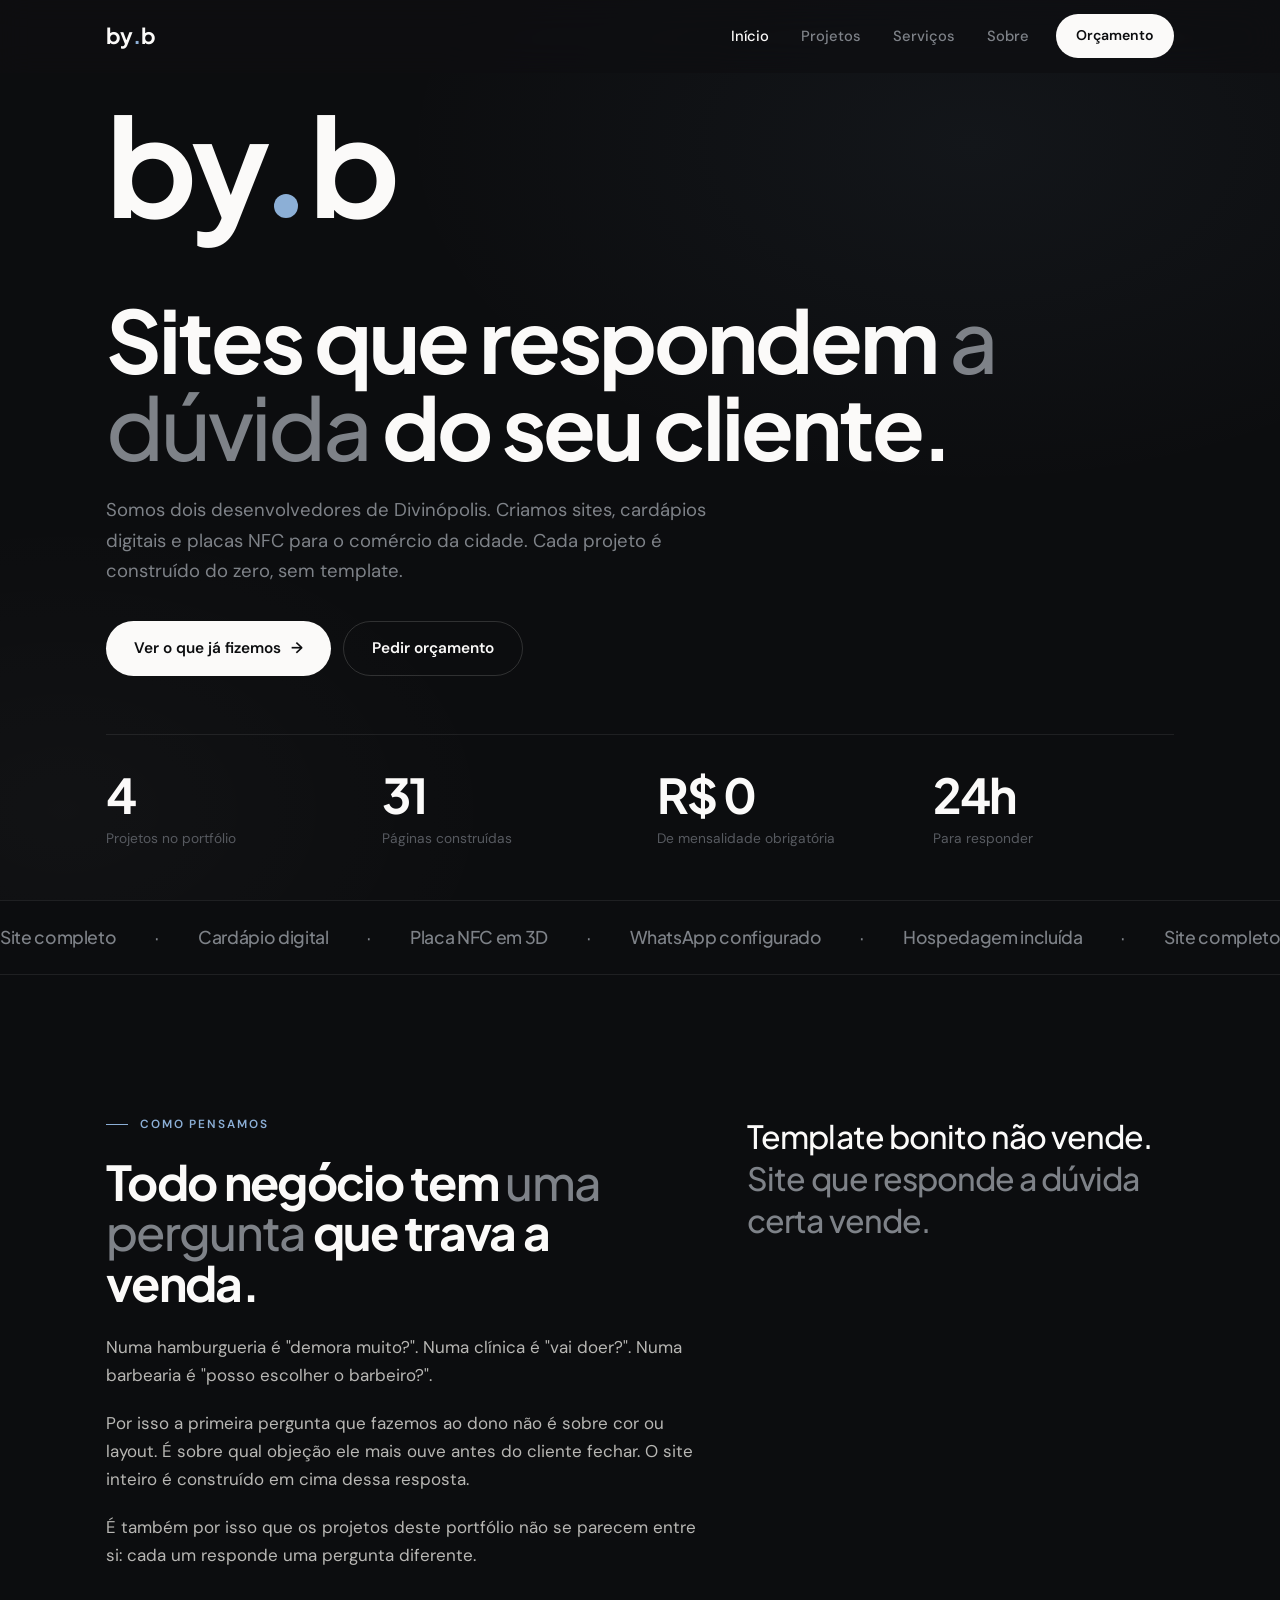
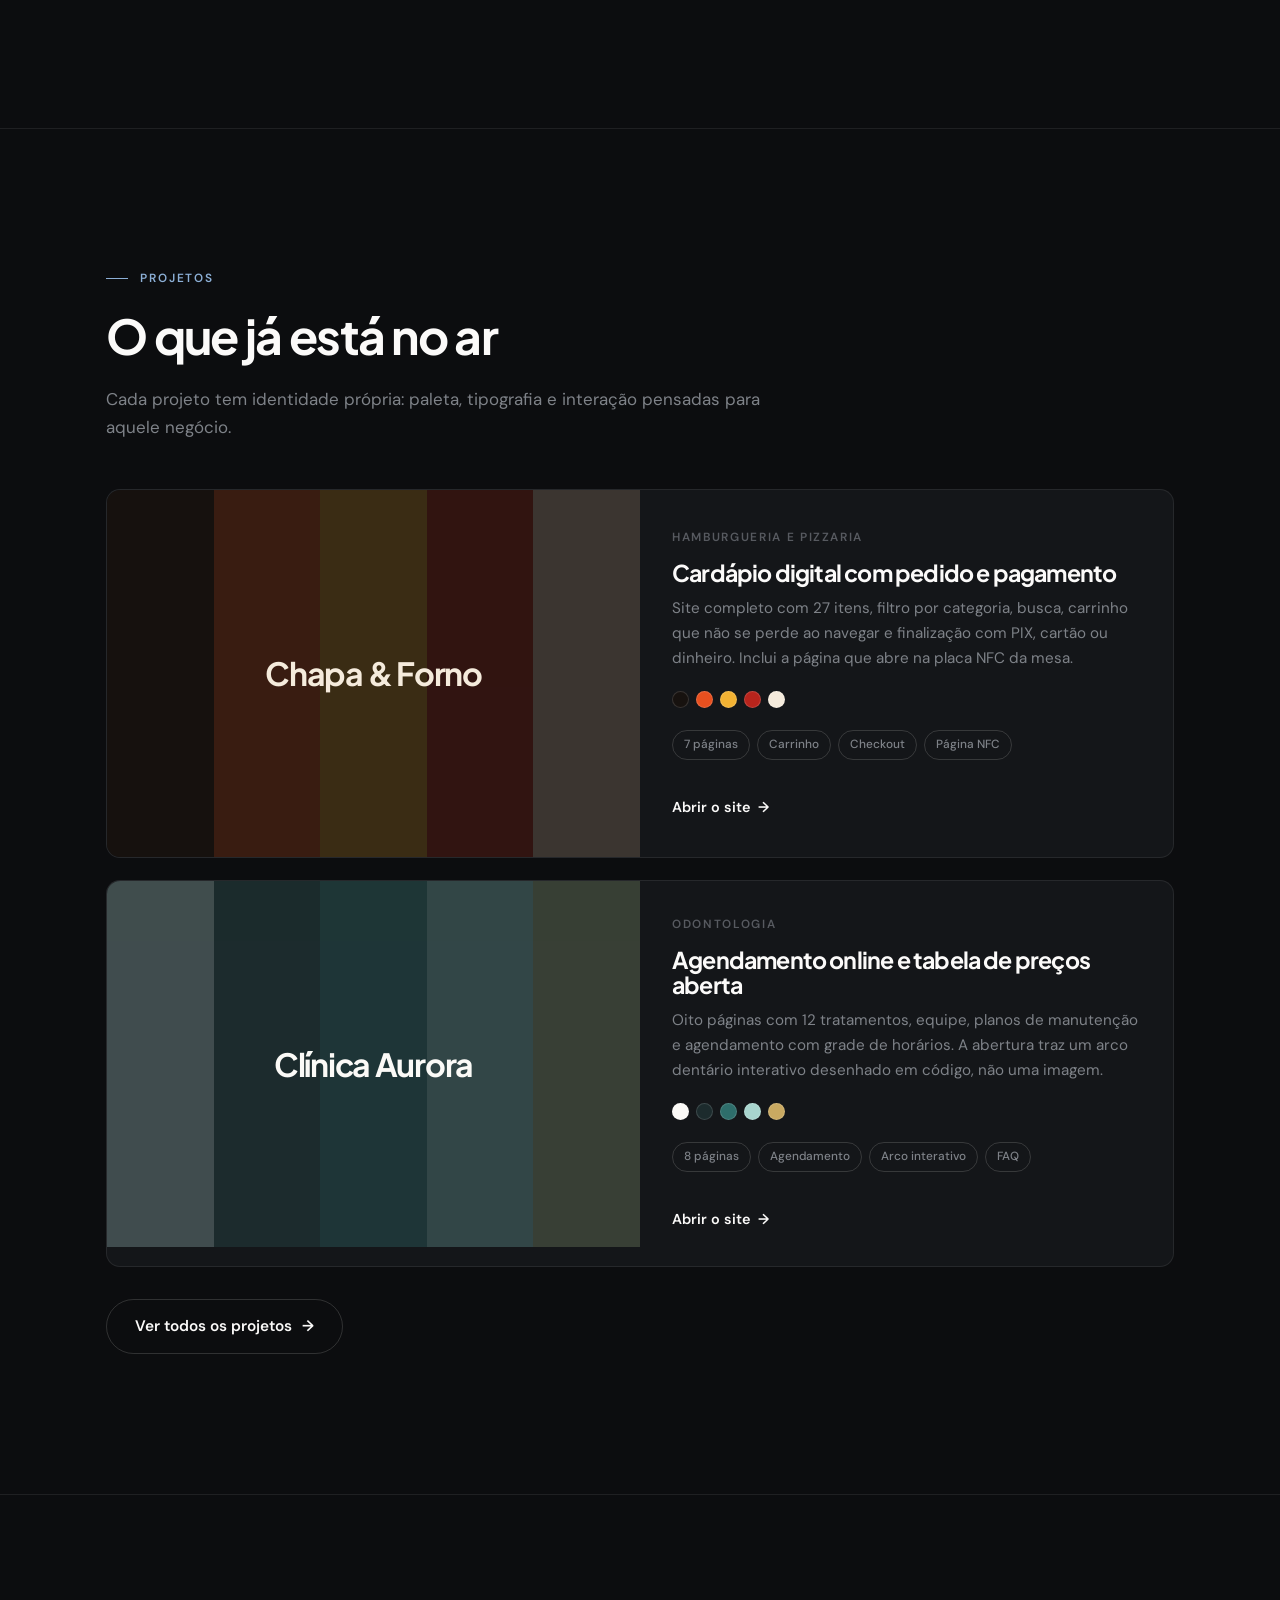
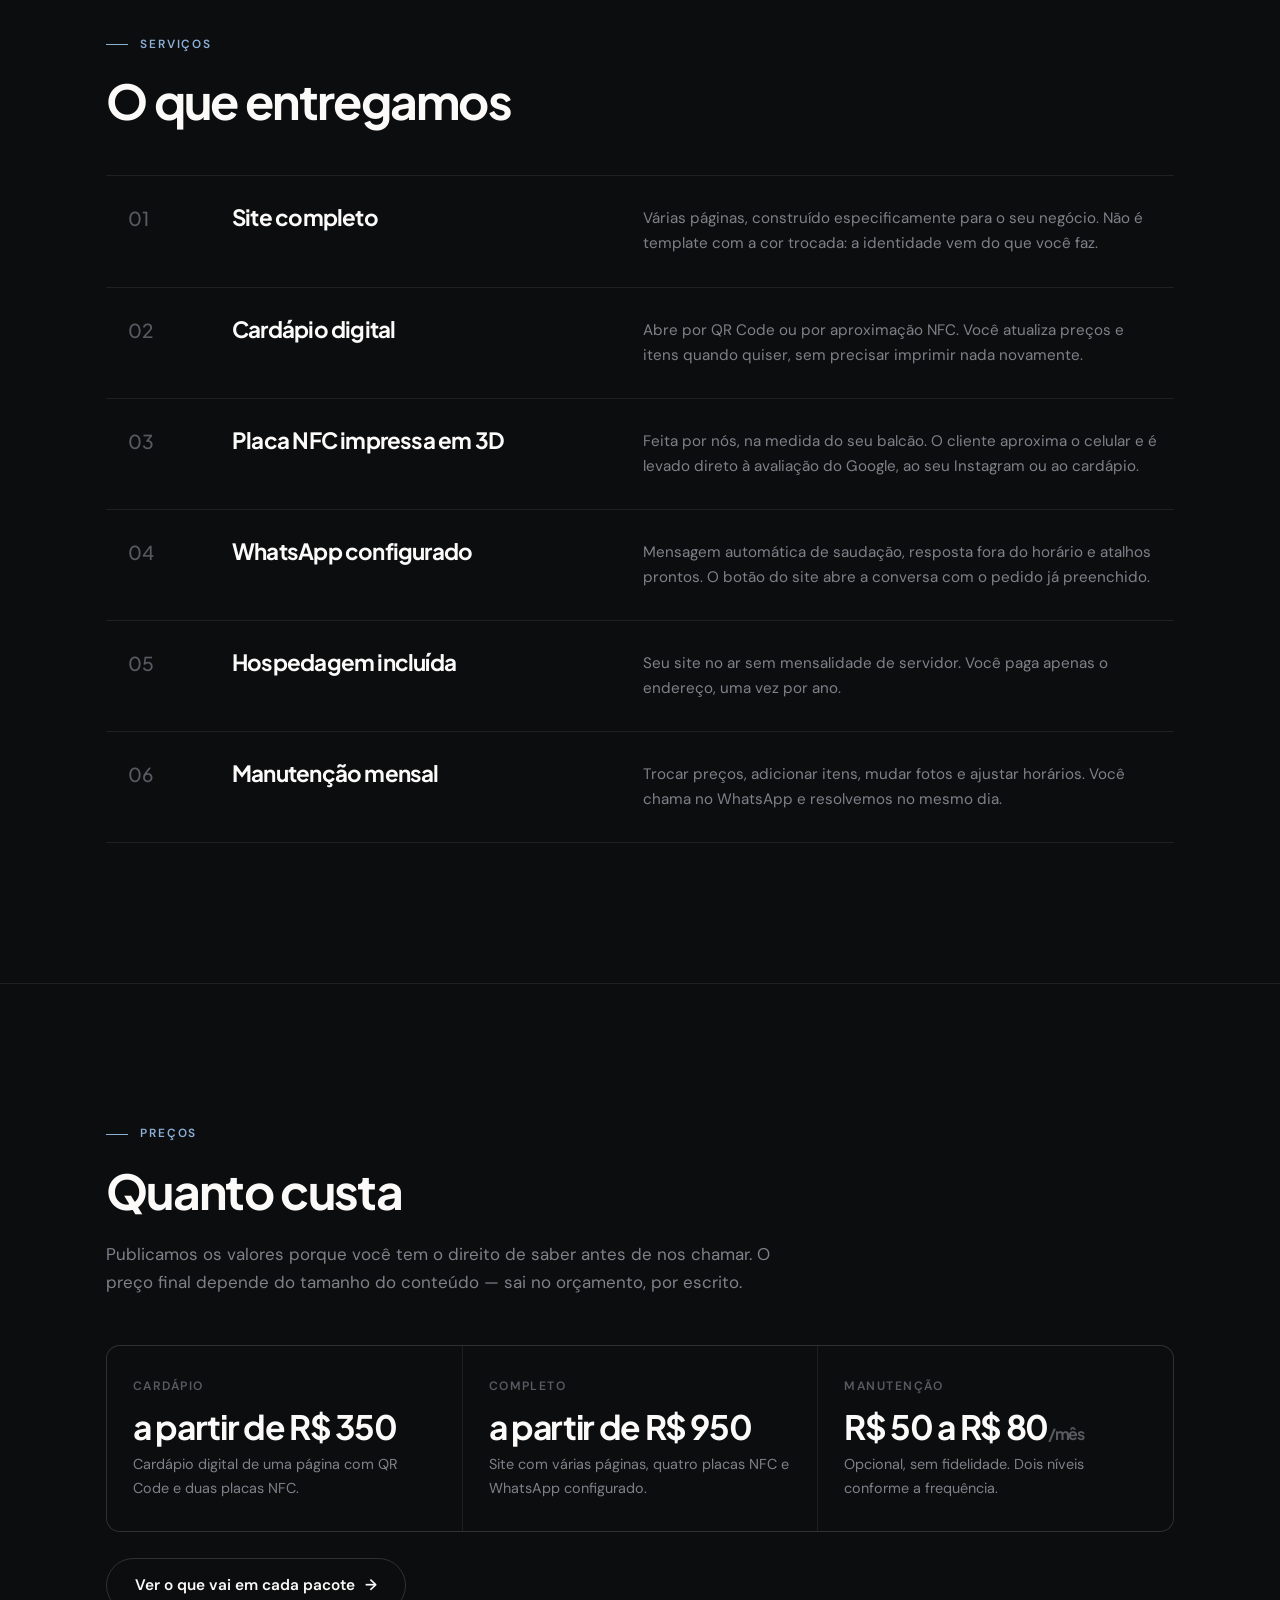
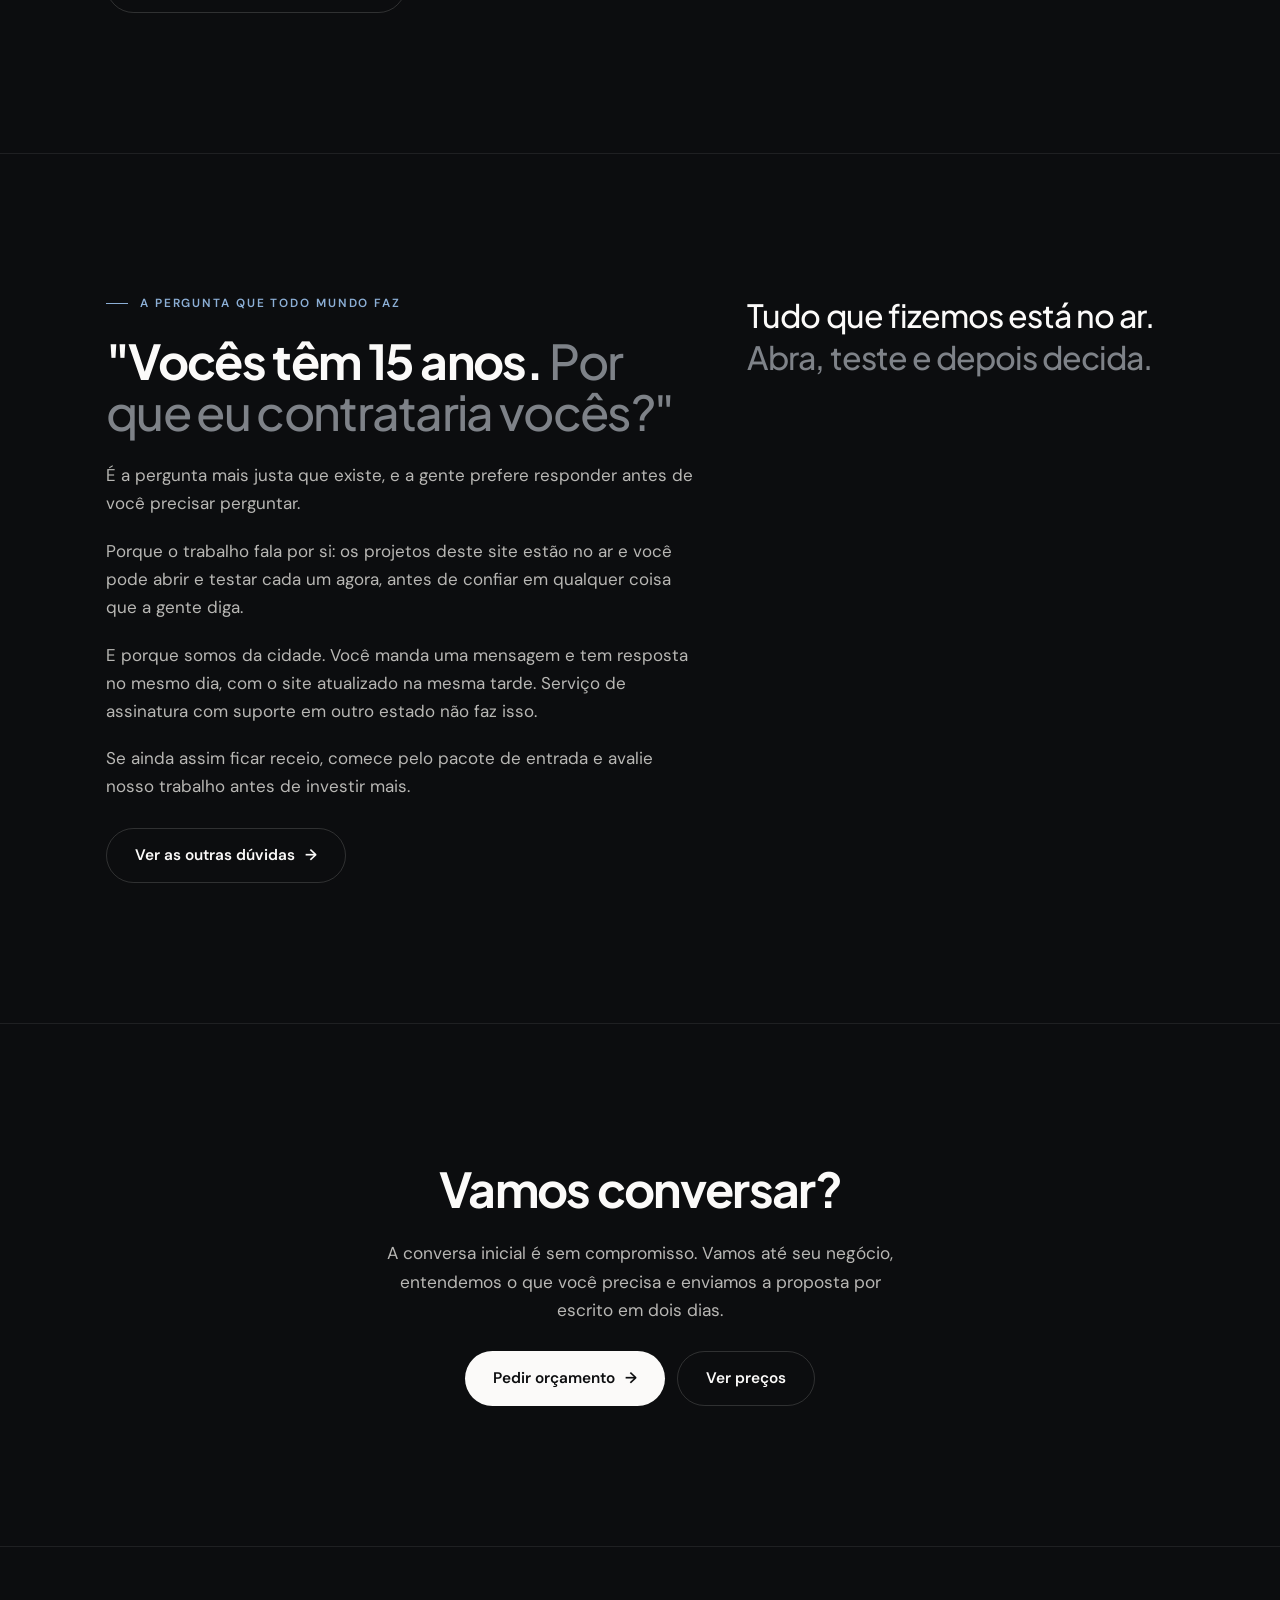
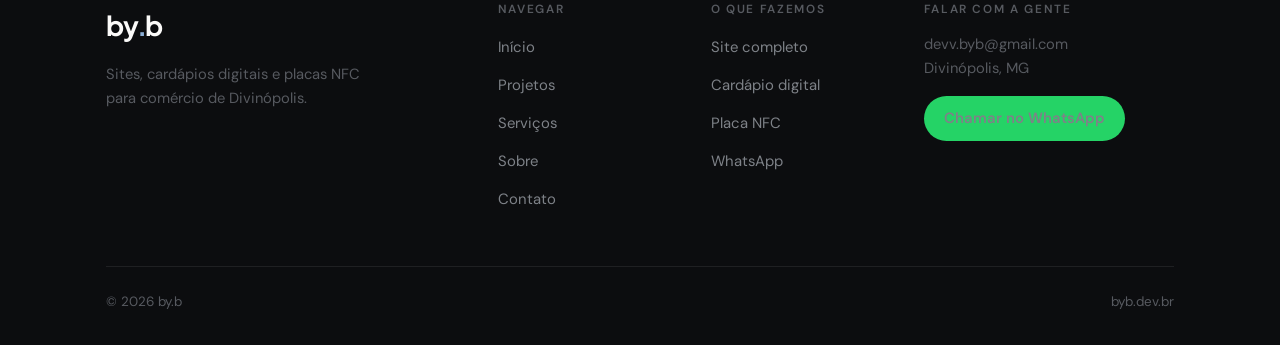
==== index.html @ 386dabae "mudanca menu mobile" ====
<!DOCTYPE html>
<html lang="pt-BR">
<head>
<meta charset="UTF-8">
<meta name="viewport" content="width=device-width, initial-scale=1">
<title>by.b — sites para comércio de Divinópolis</title>
<meta name="description" content="Estúdio de dois desenvolvedores em Divinópolis. Sites, cardápios digitais e placas NFC impressas em 3D para comércio local.">
<link rel="icon" href="/favicon.ico" sizes="any">
<link rel="icon" href="/favicon.svg" type="image/svg+xml">
<link rel="apple-touch-icon" href="/apple-touch-icon.png">
<link rel="manifest" href="/site.webmanifest">
<link rel="canonical" href="https://byb.dev.br/">
<meta property="og:type" content="website">
<meta property="og:site_name" content="by.b">
<meta property="og:locale" content="pt_BR">
<meta property="og:title" content="by.b — sites para comércio de Divinópolis">
<meta property="og:description" content="Estúdio de dois desenvolvedores em Divinópolis. Sites, cardápios digitais e placas NFC impressas em 3D para comércio local.">
<meta property="og:url" content="https://byb.dev.br/">
<meta property="og:image" content="https://byb.dev.br/icon-512.png">
<meta name="twitter:card" content="summary_large_image">
<meta name="robots" content="index, follow">
<meta name="theme-color" content="#0C0D0F">
<link rel="preconnect" href="https://fonts.googleapis.com">
<link rel="preconnect" href="https://fonts.gstatic.com" crossorigin>
<link href="https://fonts.googleapis.com/css2?family=DM+Sans:opsz,wght@9..40,400;9..40,500;9..40,700&family=Plus+Jakarta+Sans:wght@500;700;800&display=swap" rel="stylesheet">
<link rel="stylesheet" href="css/estilo.css">
<script type="application/ld+json">
{
  "@context": "https://schema.org",
  "@type": "ProfessionalService",
  "name": "by.b",
  "description": "Sites, cardápios digitais e placas NFC para o comércio de Divinópolis.",
  "url": "https://byb.dev.br",
  "email": "devv.byb@gmail.com",
  "areaServed": { "@type": "City", "name": "Divinópolis" },
  "address": {
    "@type": "PostalAddress",
    "addressLocality": "Divinópolis",
    "addressRegion": "MG",
    "addressCountry": "BR"
  },
  "sameAs": ["https://instagram.com/byb.sites"],
  "priceRange": "R$350 - R$950"
}
</script>
</head>
<body>

<header class="topo">
  <div class="envolve topo-linha">
    <a class="marca" href="index.html">by<span class="pt">.</span>b</a>
    <button class="btn-menu" aria-expanded="false" aria-controls="nav" aria-label="Abrir menu"><span></span><span></span><span></span></button>
    <nav class="nav" id="nav">
      <a href="index.html" aria-current="page">Início</a>
      <a href="projetos.html">Projetos</a>
      <a href="servicos.html">Serviços</a>
      <a href="sobre.html">Sobre</a>
      <a class="btn btn-claro btn-p" href="contato.html" style="margin-left:10px">Orçamento</a>
    </nav>
  </div>
</header>

<main>
<section class="heroi">
  <div class="envolve">

    <div class="marca-heroi" aria-label="by.b">
      <span class="letra l1">b</span><span class="letra l2">y</span><span class="bolinha"></span><span class="letra l3">b</span>
    </div>

    <h1>Sites que respondem <em>a dúvida</em> do seu cliente.</h1>
    <p class="heroi-sub">Somos dois desenvolvedores de Divinópolis. Criamos sites, cardápios digitais
       e placas NFC para o comércio da cidade. Cada projeto é construído do zero,
       sem template.</p>
    <div class="heroi-acoes">
      <a class="btn btn-claro" href="projetos.html">Ver o que já fizemos <span class="seta">&rarr;</span></a>
      <a class="btn btn-contorno" href="contato.html">Pedir orçamento</a>
    </div>

    <div class="numeros">
      <div class="numero revela revela-1">
        <div class="v"><span data-conta="4">4</span></div>
        <div class="r">Projetos no portfólio</div>
      </div>
      <div class="numero revela revela-2">
        <div class="v"><span data-conta="31">31</span></div>
        <div class="r">Páginas construídas</div>
      </div>
      <div class="numero revela revela-3">
        <div class="v">R$ <span data-conta="0">0</span></div>
        <div class="r">De mensalidade obrigatória</div>
      </div>
      <div class="numero revela revela-4">
        <div class="v"><span data-conta="24">24</span>h</div>
        <div class="r">Para responder</div>
      </div>
    </div>
  </div>
</section>

<div class="faixa" aria-hidden="true">
  <div class="faixa-trilho">
    <span>Site completo</span><span>&middot;</span>
    <span>Cardápio digital</span><span>&middot;</span>
    <span>Placa NFC em 3D</span><span>&middot;</span>
    <span>WhatsApp configurado</span><span>&middot;</span>
    <span>Hospedagem incluída</span><span>&middot;</span>
    <span>Site completo</span><span>&middot;</span>
    <span>Cardápio digital</span><span>&middot;</span>
    <span>Placa NFC em 3D</span><span>&middot;</span>
    <span>WhatsApp configurado</span><span>&middot;</span>
    <span>Hospedagem incluída</span><span>&middot;</span>
  </div>
</div>

<section class="secao">
  <div class="envolve">
    <div class="grade-2">
      <div class="revela">
        <div class="rotulo">Como pensamos</div>
        <h2>Todo negócio tem <em>uma pergunta</em> que trava a venda.</h2>
        <p>Numa hamburgueria é "demora muito?". Numa clínica é "vai doer?".
           Numa barbearia é "posso escolher o barbeiro?".</p>
        <p>Por isso a primeira pergunta que fazemos ao dono não é sobre cor ou layout.
           É sobre qual objeção ele mais ouve antes do cliente fechar. O site inteiro
           é construído em cima dessa resposta.</p>
        <p>É também por isso que os projetos deste portfólio não se parecem entre si:
           cada um responde uma pergunta diferente.</p>
      </div>
      <div class="revela revela-2">
        <div class="destaque-cita">
          Template bonito não vende.<br>
          <em>Site que responde a dúvida certa vende.</em>
        </div>
      </div>
    </div>
  </div>
</section>

<section class="secao secao-linha">
  <div class="envolve">
    <div class="cabeca revela">
      <div class="rotulo">Projetos</div>
      <h2>O que já está no ar</h2>
      <p>Cada projeto tem identidade própria: paleta, tipografia e interação
         pensadas para aquele negócio.</p>
    </div>
    <div class="grade-projetos" id="projetos-home"></div>
    <div style="margin-top:32px" class="revela">
      <a class="btn btn-contorno" href="projetos.html">Ver todos os projetos <span class="seta">&rarr;</span></a>
    </div>
  </div>
</section>

<section class="secao secao-linha">
  <div class="envolve">
    <div class="cabeca revela">
      <div class="rotulo">Serviços</div>
      <h2>O que entregamos</h2>
    </div>
    <div class="lista-servicos" id="lista-servicos"></div>
  </div>
</section>

<section class="secao secao-linha">
  <div class="envolve">
    <div class="cabeca revela">
      <div class="rotulo">Preços</div>
      <h2>Quanto custa</h2>
      <p>Publicamos os valores porque você tem o direito de saber antes de nos chamar.
         O preço final depende do tamanho do conteúdo — sai no orçamento, por escrito.</p>
    </div>
    <div class="faixa-precos revela">
      <a class="preco-resumo" href="servicos.html#precos">
        <div class="nome">Cardápio</div>
        <div class="v">a partir de R$ 350</div>
        <p>Cardápio digital de uma página com QR Code e duas placas NFC.</p>
      </a>
      <a class="preco-resumo" href="servicos.html#precos">
        <div class="nome">Completo</div>
        <div class="v">a partir de R$ 950</div>
        <p>Site com várias páginas, quatro placas NFC e WhatsApp configurado.</p>
      </a>
      <a class="preco-resumo" href="servicos.html#precos">
        <div class="nome">Manutenção</div>
        <div class="v">R$ 50 a R$ 80<span style="font-size:1rem;color:var(--giz-4)">/mês</span></div>
        <p>Opcional, sem fidelidade. Dois níveis conforme a frequência.</p>
      </a>
    </div>
    <div style="margin-top:26px" class="revela">
      <a class="btn btn-contorno" href="servicos.html#precos">Ver o que vai em cada pacote <span class="seta">&rarr;</span></a>
    </div>
  </div>
</section>

<section class="secao secao-linha">
  <div class="envolve">
    <div class="grade-2">
      <div class="revela">
        <div class="rotulo">A pergunta que todo mundo faz</div>
        <h2>"Vocês têm 15 anos. <em>Por que eu contrataria vocês?"</em></h2>
        <p>É a pergunta mais justa que existe, e a gente prefere responder antes de
           você precisar perguntar.</p>
        <p>Porque o trabalho fala por si: os projetos deste site estão no ar e você pode
           abrir e testar cada um agora, antes de confiar em qualquer coisa que a gente diga.</p>
        <p>E porque somos da cidade. Você manda uma mensagem e tem resposta no mesmo dia,
           com o site atualizado na mesma tarde. Serviço de assinatura com suporte em outro
           estado não faz isso.</p>
        <p>Se ainda assim ficar receio, comece pelo pacote de entrada e avalie nosso
           trabalho antes de investir mais.</p>
        <a class="btn btn-contorno" href="servicos.html#duvidas" style="margin-top:8px">
          Ver as outras dúvidas <span class="seta">&rarr;</span></a>
      </div>
      <div class="revela revela-2">
        <div class="destaque-cita">
          Tudo que fizemos está no ar.<br>
          <em>Abra, teste e depois decida.</em>
        </div>
      </div>
    </div>
  </div>
</section>

<section class="secao secao-linha">
  <div class="envolve centro">
    <h2 class="revela">Vamos conversar?</h2>
    <p class="revela revela-1" style="font-size:1.08rem;max-width:44ch">
      A conversa inicial é sem compromisso. Vamos até seu negócio, entendemos
      o que você precisa e enviamos a proposta por escrito em dois dias.</p>
    <div class="revela revela-2" style="display:flex;gap:12px;justify-content:center;flex-wrap:wrap;margin-top:26px">
      <a class="btn btn-claro" href="contato.html">Pedir orçamento <span class="seta">&rarr;</span></a>
      <a class="btn btn-contorno" href="servicos.html">Ver preços</a>
    </div>
  </div>
</section>
</main>

<footer class="rodape">
  <div class="envolve">
    <div class="rodape-grade">
      <div>
        <div class="marca" style="display:block">by<span class="pt">.</span>b</div>
        <p>Sites, cardápios digitais e placas NFC<br>para comércio de Divinópolis.</p>
      </div>
      <div>
        <h4>Navegar</h4>
        <ul>
          <li><a href="index.html">Início</a></li>
          <li><a href="projetos.html">Projetos</a></li>
          <li><a href="servicos.html">Serviços</a></li>
          <li><a href="sobre.html">Sobre</a></li>
          <li><a href="contato.html">Contato</a></li>
        </ul>
      </div>
      <div>
        <h4>O que fazemos</h4>
        <ul>
          <li><a href="servicos.html?s=01">Site completo</a></li>
          <li><a href="servicos.html?s=02">Cardápio digital</a></li>
          <li><a href="servicos.html?s=03">Placa NFC</a></li>
          <li><a href="servicos.html?s=04">WhatsApp</a></li>
        </ul>
      </div>
      <div>
        <h4>Falar com a gente</h4>
        <p style="margin-bottom:16px">devv.byb@gmail.com<br>Divinópolis, MG</p>
        <a class="btn btn-zap btn-p" href="https://wa.me/5537998277488" target="_blank" rel="noopener">Chamar no WhatsApp</a>
      </div>
    </div>
    <div class="rodape-base">
      <span>© 2026 by.b</span>
      <span>byb.dev.br</span>
    </div>
  </div>
</footer>

<script src="js/dados.js"></script>
<script src="js/app.js"></script>
</body>
</html>
---- css/estilo.css ----
/* ==========================================================
   by.b — folha de estilo unica
   Monocromatico de proposito. A cor vem dos projetos.
   ========================================================== */

:root {
  --fundo:      #0C0D0F;
  --fundo-2:    #141619;
  --fundo-3:    #1C1F23;
  --fundo-4:    #262A2F;

  --giz:        #FBFAF9;
  --giz-2:      #B8B7B4;
  --giz-3:      #7E8288;
  --giz-4:      #575A60;

  --azul:       #8CAFD6;
  --azul-2:     #A9C4E4;
  --azul-fundo: rgba(140,175,214,.08);
  --azul-linha: rgba(140,175,214,.26);

  --linha:      rgba(251,250,249,.08);
  --linha-2:    rgba(251,250,249,.15);

  --fonte-display: "Plus Jakarta Sans", "Segoe UI", sans-serif;
  --fonte-corpo:   "DM Sans", -apple-system, "Segoe UI", sans-serif;

  --largura: 1120px;
  --raio: 14px;
  --raio-p: 8px;

  --t-rapida: 180ms cubic-bezier(.2,.7,.3,1);
  --t-media:  420ms cubic-bezier(.2,.7,.3,1);
  --t-lenta:  800ms cubic-bezier(.2,.7,.3,1);
}

*, *::before, *::after { box-sizing: border-box; }
html { scroll-behavior: smooth; }

body {
  margin: 0;
  background: var(--fundo);
  color: var(--giz);
  font-family: var(--fonte-corpo);
  font-size: 17px;
  line-height: 1.65;
  -webkit-font-smoothing: antialiased;
  overflow-x: hidden;
}

img, svg { max-width: 100%; display: block; }

a { color: var(--giz); text-decoration-color: var(--linha-2); text-underline-offset: 4px; }
a:hover { color: var(--azul-2); text-decoration-color: var(--azul-linha); }

:focus-visible { outline: 2px solid var(--azul); outline-offset: 4px; border-radius: 3px; }

h1, h2, h3, h4 {
  font-family: var(--fonte-display);
  font-weight: 700;
  line-height: 1.06;
  letter-spacing: -0.035em;
  margin: 0 0 .5em;
}
h1 { font-size: clamp(2.7rem, 7vw, 5.4rem); line-height: 1; }
h2 { font-size: clamp(1.9rem, 4vw, 3rem); }
h3 { font-size: clamp(1.18rem, 1.9vw, 1.45rem); }

h1 em, h2 em, h3 em {
  font-style: normal; font-weight: 500;
  color: var(--giz-3);
}

p { margin: 0 0 1.15em; max-width: 62ch; color: var(--giz-2); }

.envolve { width: 100%; max-width: var(--largura); margin-inline: auto; padding-inline: 26px; }
.secao { padding-block: clamp(70px, 11vw, 140px); }
.secao-linha { border-top: 1px solid var(--linha); }

/* rotulo de secao */
.rotulo {
  font-size: .74rem; font-weight: 600;
  letter-spacing: .16em; text-transform: uppercase;
  color: var(--azul); margin-bottom: 22px;
  display: flex; align-items: center; gap: 12px;
}
.rotulo::before {
  content: ""; width: 22px; height: 1px; background: var(--azul);
}

/* ---------- Cabecalho ---------- */

.topo {
  position: fixed; top: 0; left: 0; right: 0; z-index: 80;
  background: rgba(14,15,17,.72);
  backdrop-filter: blur(16px) saturate(140%);
  border-bottom: 1px solid transparent;
  transition: border-color var(--t-media), background var(--t-media);
}
.topo.rolou { border-bottom-color: var(--linha); background: rgba(14,15,17,.9); }

.topo-linha { display: flex; align-items: center; gap: 20px; min-height: 72px; }

.marca {
  font-family: var(--fonte-display); font-weight: 700; font-size: 1.36rem;
  color: var(--giz); text-decoration: none; letter-spacing: -0.045em;
  display: flex; align-items: baseline; gap: 1px;
}
.marca:hover { color: var(--giz); }
.marca .pt { color: var(--azul); }

.nav { display: flex; gap: 2px; margin-left: auto; align-items: center; }
.nav a:not(.btn) {
  color: var(--giz-3); text-decoration: none;
  font-size: .92rem; font-weight: 500;
  padding: 8px 15px; border-radius: 999px;
  transition: color var(--t-rapida), background var(--t-rapida);
}
.nav a:not(.btn):hover { color: var(--giz); background: rgba(251,250,249,.05); }
.nav a:not(.btn)[aria-current="page"] { color: var(--giz); }

.btn-menu {
  display: none; margin-left: auto;
  width: 42px; height: 42px; padding: 0;
  background: none; border: 1px solid var(--linha-2);
  border-radius: 10px; cursor: pointer;
  position: relative;
}
.btn-menu span {
  position: absolute; left: 11px; right: 11px; height: 1.5px;
  background: var(--giz); border-radius: 2px;
  transition: transform var(--t-media), opacity var(--t-rapida);
}
.btn-menu span:nth-child(1) { top: 14px; }
.btn-menu span:nth-child(2) { top: 20px; }
.btn-menu span:nth-child(3) { top: 26px; }

.btn-menu[aria-expanded="true"] span:nth-child(1) { transform: translateY(6px) rotate(45deg); }
.btn-menu[aria-expanded="true"] span:nth-child(2) { opacity: 0; transform: scaleX(.4); }
.btn-menu[aria-expanded="true"] span:nth-child(3) { transform: translateY(-6px) rotate(-45deg); }

/* ---------- Botoes ---------- */

.btn {
  display: inline-flex; align-items: center; justify-content: center; gap: 10px;
  border: none; border-radius: 999px;
  padding: 14px 28px;
  font-family: var(--fonte-corpo); font-size: .96rem; font-weight: 600;
  cursor: pointer; text-decoration: none;
  transition: background var(--t-rapida), color var(--t-rapida),
              transform var(--t-rapida), border-color var(--t-rapida);
}
.btn:active { transform: translateY(1px); }

.btn-claro { background: var(--giz); color: var(--fundo); }
.btn-claro:hover {
  background: #fff; color: #000;
  box-shadow: 0 0 0 3px rgba(251,250,249,.14);
}

.btn-contorno { background: transparent; color: var(--giz); border: 1px solid var(--linha-2); }
.btn-contorno:hover { border-color: var(--azul-linha); background: var(--azul-fundo); }

.btn-p { padding: 10px 20px; font-size: .88rem; }

.seta { transition: transform var(--t-rapida); }
.btn:hover .seta { transform: translateX(3px); }

/* ---------- Heroi ---------- */

.heroi {
  min-height: 100vh; display: flex; align-items: center;
  padding-top: 92px; padding-bottom: 40px;
  position: relative; overflow: hidden;
}
.heroi::after {
  content: ""; position: absolute; inset: 0; pointer-events: none;
  background:
    radial-gradient(900px 540px at 76% 16%, rgba(140,175,214,.055), transparent 64%),
    radial-gradient(660px 440px at 5% 90%, rgba(251,250,249,.022), transparent 68%);
}
.heroi > * { position: relative; z-index: 1; }

.heroi h1 { max-width: 15ch; margin-bottom: .3em; }

.heroi-sub {
  font-size: 1.16rem; color: var(--giz-3); max-width: 48ch; margin-bottom: 34px;
}

.heroi-acoes { display: flex; gap: 12px; flex-wrap: wrap; }

/* marca grande do heroi */
.marca-heroi {
  font-family: var(--fonte-display); font-weight: 700;
  font-size: clamp(4rem, 11vw, 8.5rem);
  line-height: .9; letter-spacing: -0.06em;
  margin-bottom: clamp(44px, 7vw, 72px);
  display: flex; align-items: baseline; gap: 2px;
}
.marca-heroi .letra {
  opacity: 0; transform: translateY(26px);
  animation: sobe .7s cubic-bezier(.2,.8,.3,1) forwards;
}
.marca-heroi .l2 { animation-delay: .08s; }
.marca-heroi .l3 { animation-delay: .3s; }
.marca-heroi .bolinha {
  width: clamp(14px, 2.6vw, 24px); height: clamp(14px, 2.6vw, 24px);
  border-radius: 50%; background: var(--azul);
  margin-inline: clamp(5px, .9vw, 9px);
  opacity: 0; transform: scale(.2);
  animation: pula .5s cubic-bezier(.2,1.5,.4,1) .2s forwards;
}

@keyframes sobe { to { opacity: 1; transform: translateY(0); } }
@keyframes pula { to { opacity: 1; transform: scale(1); } }

/* titulo revela por palavra */
.frase .palavra {
  display: inline-block; overflow: hidden; vertical-align: bottom;
  padding-bottom: .16em; margin-bottom: -.16em;
}
.frase .palavra > span {
  display: inline-block;
  transform: translateY(105%);
  animation: revelaPalavra .78s cubic-bezier(.2,.8,.25,1) forwards;
}
@keyframes revelaPalavra { to { transform: translateY(0); } }

/* ---------- Revelacao ao rolar ---------- */

.revela {
  opacity: 0; transform: translateY(22px);
  transition: opacity var(--t-lenta), transform var(--t-lenta);
}
.revela.visivel { opacity: 1; transform: translateY(0); }

.revela-1 { transition-delay: .06s; }
.revela-2 { transition-delay: .14s; }
.revela-3 { transition-delay: .22s; }
.revela-4 { transition-delay: .3s; }

@media (prefers-reduced-motion: reduce) {
  .revela { opacity: 1; transform: none; transition: none; }
  .marca-heroi .letra, .marca-heroi .bolinha { opacity: 1; transform: none; animation: none; }
  .frase .palavra > span { transform: none; animation: none; }
  html { scroll-behavior: auto; }
  .faixa-trilho { animation: none !important; }
}

/* ---------- Numeros ---------- */

.numeros {
  display: grid; grid-template-columns: repeat(auto-fit, minmax(160px, 1fr));
  gap: 34px; margin-top: 58px; padding-top: 36px;
  border-top: 1px solid var(--linha);
}
.numero .v {
  font-family: var(--fonte-display); font-weight: 700;
  font-size: clamp(2.1rem, 3.8vw, 3rem);
  line-height: 1; margin-bottom: 8px; letter-spacing: -0.04em;
}
.numero .r { font-size: .86rem; color: var(--giz-4); }

/* ---------- Projetos ---------- */

.grade-projetos { display: grid; gap: 22px; }

.projeto {
  display: block; text-decoration: none; color: inherit;
  background: var(--fundo-2);
  border: 1px solid var(--linha);
  border-radius: var(--raio);
  overflow: hidden;
  transition: border-color var(--t-media), transform var(--t-media);
}
.projeto:hover { border-color: var(--linha-2); transform: translateY(-3px); }

.projeto-grade { display: grid; grid-template-columns: 1fr 1fr; }

.projeto-visual {
  aspect-ratio: 16 / 11;
  display: grid; place-items: center;
  position: relative; overflow: hidden;
  transition: background var(--t-media);
}

/* miniatura: barras da paleta do projeto */
.paleta-mini {
  display: flex; gap: 0; width: 100%; height: 100%;
  position: absolute; inset: 0; opacity: .16;
  transition: opacity var(--t-media);
}
.projeto:hover .paleta-mini { opacity: .34; }
.paleta-mini span { flex: 1; }

.projeto-marca {
  position: relative; z-index: 1;
  font-family: var(--fonte-display); font-weight: 700;
  font-size: clamp(1.4rem, 2.8vw, 2rem);
  letter-spacing: -0.04em; text-align: center; padding: 20px;
}

.projeto-corpo {
  padding: 34px 32px; display: flex; flex-direction: column; justify-content: center;
}
.projeto-tipo {
  font-size: .74rem; font-weight: 600; letter-spacing: .14em;
  text-transform: uppercase; color: var(--giz-4); margin-bottom: 14px;
}
.projeto h3 { margin-bottom: .45em; }
.projeto p { font-size: .95rem; color: var(--giz-3); margin-bottom: 20px; }

.pontos-paleta { display: flex; gap: 7px; margin-bottom: 22px; }
.pontos-paleta span {
  width: 17px; height: 17px; border-radius: 50%;
  border: 1px solid rgba(255,255,255,.14);
}

.projeto-links {
  display: flex; gap: 18px; align-items: center;
  font-size: .9rem; margin-top: 18px;
}
.projeto .seta { display: inline-block; transition: transform var(--t-rapida); }
.projeto:hover .seta { transform: translateX(4px); }
.projeto-links .ver {
  display: inline-flex; align-items: center; gap: 7px;
  font-weight: 600; color: var(--giz);
}

/* etiquetas */
.etiquetas { display: flex; gap: 7px; flex-wrap: wrap; margin-bottom: 18px; }
.etiqueta {
  font-size: .74rem; font-weight: 500;
  padding: 4px 11px; border-radius: 999px;
  border: 1px solid var(--linha-2); color: var(--giz-3);
}

/* ---------- Servicos ---------- */

/* servicos em linhas */
.lista-servicos { border-top: 1px solid var(--linha); }

.servico {
  display: grid; grid-template-columns: 78px 1fr 1.35fr;
  gap: 26px; align-items: start;
  padding: 30px 12px 30px 22px;
  border-bottom: 1px solid var(--linha);
  position: relative;
  transition: transform var(--t-media);
}
.servico::before {
  content: ""; position: absolute; left: 0; top: 0; bottom: 0;
  width: 2px; background: var(--giz-2);
  transform: scaleY(0); transform-origin: top;
  transition: transform var(--t-media);
}
.servico:hover { transform: translateX(10px); }
.servico:hover::before { transform: scaleY(1); }

.servico .num {
  font-family: var(--fonte-display); font-weight: 500; font-size: 1.2rem;
  color: var(--giz-4); line-height: 1.35; letter-spacing: -0.02em;
  transition: color var(--t-media);
}
.servico:hover .num { color: var(--giz); }
.servico h3 { margin: 0; font-size: 1.4rem; }
.servico p { font-size: .95rem; color: var(--giz-3); margin: 0; }

@media (max-width: 780px) {
  .servico { grid-template-columns: 52px 1fr; gap: 16px; padding-left: 16px; }
  .servico:hover { transform: translateX(5px); }
  .servico p { grid-column: 2; }
}

/* ---------- Pacotes ---------- */

.grade-pacotes { display: grid; grid-template-columns: repeat(auto-fit, minmax(276px, 1fr)); gap: 20px; }

.pacote {
  background: var(--fundo-2); border: 1px solid var(--linha);
  border-radius: var(--raio); padding: 34px 30px;
  display: flex; flex-direction: column;
  transition: border-color var(--t-media);
}
.pacote:hover { border-color: var(--linha-2); }
.pacote.destaque { background: var(--fundo-3); border-color: var(--linha-2); }
.pacote.destaque .fita { color: var(--azul); }
.pacote .fita {
  font-size: .72rem; font-weight: 600; letter-spacing: .12em; text-transform: uppercase;
  color: var(--giz-4); margin-bottom: 16px;
}
.pacote h3 { margin-bottom: .3em; }
.pacote .valor {
  font-family: var(--fonte-display); font-weight: 700; font-size: 2.5rem;
  line-height: 1; margin: 18px 0 6px; letter-spacing: -0.04em;
}
.pacote .obs { font-size: .84rem; color: var(--giz-4); margin-bottom: 26px; }

.lista-check { list-style: none; padding: 0; margin: 0 0 28px; flex: 1; }
.lista-check li {
  position: relative; padding-left: 25px; margin-bottom: 11px;
  font-size: .92rem; color: var(--giz-2);
}
.lista-check li::before {
  content: ""; position: absolute; left: 0; top: .52em;
  width: 12px; height: 7px;
  border-left: 1.5px solid var(--giz-3); border-bottom: 1.5px solid var(--giz-3);
  transform: rotate(-45deg);
}

/* ---------- Processo ---------- */

.trilha { display: grid; gap: 0; }
.etapa {
  display: grid; grid-template-columns: 68px 1fr; gap: 26px;
  padding-bottom: 42px; position: relative;
}
.etapa:not(:last-child)::before {
  content: ""; position: absolute; left: 33px; top: 46px; bottom: 0;
  width: 1px; background: var(--linha);
}
.etapa .num {
  font-family: var(--fonte-display); font-weight: 700; font-size: 1.7rem;
  color: var(--giz-4); line-height: 1; z-index: 1; letter-spacing: -0.04em;
  background: var(--fundo); padding-bottom: 8px;
}
.etapa h3 { margin-bottom: .4em; }
.etapa p { margin-bottom: 0; }

/* ---------- Duplas / pessoas ---------- */

.grade-dupla { display: grid; grid-template-columns: 1fr 1fr; gap: 22px; }

.pessoa {
  padding: 0 0 4px;
  border-top: 1px solid var(--linha);
  padding-top: 28px;
}
.pessoa .apelido {
  font-family: var(--fonte-display); font-weight: 500; font-size: 1.5rem; line-height: 1;
  color: var(--giz-3); margin-bottom: 5px; letter-spacing: -0.03em;
}
.pessoa h3 { margin-bottom: .3em; font-size: 1.3rem; }
.pessoa .papel {
  font-size: .76rem; font-weight: 600; letter-spacing: .12em;
  text-transform: uppercase; color: var(--giz-4);
  margin-bottom: 20px;
}
.pessoa .faz { list-style: none; padding: 0; margin: 0; }
.pessoa .faz li {
  font-size: .94rem; color: var(--giz-2);
  padding: 5px 0 5px 20px; position: relative;
}
.pessoa .faz li::before {
  content: ""; position: absolute; left: 0; top: 1.05em;
  width: 9px; height: 1px; background: var(--giz-4);
}

/* ---------- Faixa corrida ---------- */

.faixa {
  border-block: 1px solid var(--linha);
  overflow: hidden; padding-block: 22px;
}
.faixa-trilho {
  display: flex; gap: 38px; white-space: nowrap;
  animation: correr 38s linear infinite;
  font-family: var(--fonte-display); font-weight: 500;
  font-size: 1.1rem; letter-spacing: -0.02em; color: var(--giz-3);
}
@keyframes correr { to { transform: translateX(-50%); } }

@media (max-width: 720px) {
  .faixa-trilho { animation-duration: 16s; gap: 26px; font-size: .95rem; }
}

/* ---------- Formulario ---------- */

.campo { margin-bottom: 20px; }
.campo label {
  display: block; font-size: .82rem; font-weight: 600;
  letter-spacing: .06em; text-transform: uppercase;
  color: var(--giz-4); margin-bottom: 9px;
}
.campo input, .campo select, .campo textarea {
  width: 100%; background: var(--fundo-2);
  border: 1px solid var(--linha-2); border-radius: var(--raio-p);
  color: var(--giz); font: inherit; font-size: .97rem; padding: 14px 16px;
  transition: border-color var(--t-rapida), background var(--t-rapida);
}
.campo input:focus, .campo select:focus, .campo textarea:focus {
  border-color: var(--giz-3); background: var(--fundo-3); outline: none;
}
.campo input::placeholder, .campo textarea::placeholder { color: var(--giz-4); }
.campo textarea { min-height: 130px; resize: vertical; }
.campo .dica { font-size: .82rem; color: var(--giz-4); margin-top: 7px; }
.dupla { display: grid; grid-template-columns: 1fr 1fr; gap: 16px; }

.painel {
  background: var(--fundo-2); border: 1px solid var(--linha);
  border-radius: var(--raio); padding: 34px 32px;
}

/* ---------- Acordeao ---------- */

.acordeao { border-bottom: 1px solid var(--linha); }
.acordeao:first-of-type { border-top: 1px solid var(--linha); }
.acordeao-botao {
  width: 100%; text-align: left; background: none; border: none;
  font-family: var(--fonte-display); font-weight: 500; font-size: 1.16rem;
  letter-spacing: -0.02em;
  color: var(--giz); cursor: pointer;
  padding: 28px 48px 28px 0; position: relative;
  transition: color var(--t-rapida);
}
.acordeao-botao:hover { color: var(--giz-2); }
.acordeao-botao::after {
  content: ""; position: absolute; right: 10px; top: 50%;
  width: 11px; height: 11px;
  border-right: 1.5px solid var(--giz-3); border-bottom: 1.5px solid var(--giz-3);
  transform: translateY(-70%) rotate(45deg);
  transition: transform var(--t-media);
}
.acordeao-botao[aria-expanded="true"]::after { transform: translateY(-30%) rotate(-135deg); }
.acordeao-corpo { display: grid; grid-template-rows: 0fr; transition: grid-template-rows var(--t-media); }
.acordeao-corpo > div { overflow: hidden; }
.acordeao-botao[aria-expanded="true"] + .acordeao-corpo { grid-template-rows: 1fr; }
.acordeao-corpo p { padding-bottom: 28px; margin: 0; }

/* ---------- Auxiliares ---------- */

.cabeca { margin-bottom: 48px; max-width: 56ch; }
.cabeca p { font-size: 1.06rem; color: var(--giz-3); }
.centro { text-align: center; margin-inline: auto; }
.centro p { margin-inline: auto; }
.grade-2 { display: grid; grid-template-columns: 1.4fr 1fr; gap: 44px; align-items: start; }

.destaque-cita {
  font-family: var(--fonte-display); font-weight: 500;
  font-size: clamp(1.4rem, 2.8vw, 2rem);
  line-height: 1.32; letter-spacing: -0.03em;
  color: var(--giz); max-width: 27ch;
}
.destaque-cita em { font-style: normal; color: var(--giz-3); }

.toast {
  position: fixed; left: 50%; bottom: 30px; transform: translate(-50%, 140%);
  background: var(--giz); color: var(--fundo);
  padding: 14px 26px; border-radius: 999px;
  font-weight: 600; font-size: .93rem; z-index: 200;
  transition: transform var(--t-media);
}
.toast.aparece { transform: translate(-50%, 0); }

/* ---------- Rodape ---------- */

.rodape { border-top: 1px solid var(--linha); padding-block: 56px 32px; }
.rodape-grade {
  display: grid; grid-template-columns: 2fr 1fr 1fr 1.4fr;
  gap: 34px; margin-bottom: 44px;
}
.rodape h4 {
  font-family: var(--fonte-corpo);
  font-size: .74rem; font-weight: 600; letter-spacing: .14em;
  text-transform: uppercase; color: var(--giz-4); margin-bottom: 16px;
}
.rodape ul { list-style: none; padding: 0; margin: 0; }
.rodape li { margin-bottom: 10px; }
.rodape a { color: var(--giz-3); text-decoration: none; font-size: .93rem; }
.rodape a:hover { color: var(--giz); }
.rodape p { font-size: .92rem; color: var(--giz-4); }
.rodape .marca { font-size: 1.7rem; margin-bottom: 14px; }
.rodape-base {
  border-top: 1px solid var(--linha); padding-top: 24px;
  font-size: .84rem; color: var(--giz-4);
  display: flex; justify-content: space-between; gap: 16px; flex-wrap: wrap;
}

/* ---------- Responsivo ---------- */

@media (max-width: 940px) {
  .faixa-trilho { animation-duration: 22s; }
  .projeto-grade { grid-template-columns: 1fr; }
  .grade-2 { grid-template-columns: 1fr; }
  .grade-dupla { grid-template-columns: 1fr; }
  .rodape-grade { grid-template-columns: 1fr 1fr; }
  .heroi { min-height: auto; padding-block: 128px 90px; }
}

@media (max-width: 720px) {
  body { font-size: 16px; }
  .btn-menu { display: block; }

  .nav {
    position: fixed; top: 72px; left: 0; right: 0;
    max-height: calc(100dvh - 72px);
    overflow-y: auto;
    background: var(--fundo);
    border-top: 1px solid var(--linha);
    box-shadow: 0 20px 44px rgba(0,0,0,.5);
    flex-direction: column; align-items: stretch; gap: 0;
    padding: 6px 20px 30px;

    opacity: 0;
    transform: translateY(-8px);
    pointer-events: none;
    transition: opacity var(--t-media), transform var(--t-media);
  }
  .nav.aberta { opacity: 1; transform: translateY(0); pointer-events: auto; }

  .nav a:not(.btn) {
    padding: 17px 2px;
    font-size: 1.1rem; font-weight: 600;
    color: var(--giz-2);
    border-radius: 0;
    border-bottom: 1px solid var(--linha);
    display: flex; align-items: center; justify-content: space-between;
  }
  .nav a:not(.btn)::after {
    content: "\2192"; color: var(--giz-4); font-size: .95rem;
    transition: transform var(--t-rapida), color var(--t-rapida);
  }
  .nav a:not(.btn):hover,
  .nav a:not(.btn):active { background: transparent; color: var(--giz); }
  .nav a:not(.btn):active::after { transform: translateX(3px); color: var(--giz-2); }
  .nav a:not(.btn)[aria-current="page"] { color: var(--giz); }
  .nav a:not(.btn)[aria-current="page"]::after { content: "\2022"; color: var(--azul); }

  .nav .btn {
    margin: 20px 0 0 !important;
    width: 100%; padding: 16px 24px; font-size: 1rem;
  }

  body.menu-aberto { overflow: hidden; }

  .faixa-trilho { animation-duration: 16s; }
  .dupla { grid-template-columns: 1fr; }
  .rodape-grade { grid-template-columns: 1fr; }
  .etapa { grid-template-columns: 46px 1fr; gap: 18px; }
  .etapa .num { font-size: 1.5rem; }
  .etapa:not(:last-child)::before { left: 22px; top: 38px; }
  .projeto-corpo { padding: 28px 24px; }
  .contato-rapido { grid-template-columns: 1fr; }
}


/* ---------- Contato rapido ---------- */

.contato-rapido {
  display: grid; grid-template-columns: repeat(auto-fit, minmax(240px, 1fr));
  gap: 14px; margin-bottom: 40px;
}
.canal {
  display: flex; align-items: center; gap: 16px;
  padding: 22px 24px;
  background: var(--fundo-2); border: 1px solid var(--linha);
  border-radius: var(--raio); text-decoration: none; color: inherit;
  transition: border-color var(--t-media), background var(--t-media), transform var(--t-media);
}
.canal:hover {
  border-color: var(--linha-2); background: var(--fundo-3);
  transform: translateY(-2px); color: inherit;
}
.canal svg { width: 26px; height: 26px; flex: none; stroke: var(--giz-3); }
.canal:hover svg { stroke: var(--giz); }
.canal .rot {
  font-family: var(--fonte-display); font-weight: 700;
  font-size: 1.02rem; letter-spacing: -0.02em; display: block;
}
.canal .sub { font-size: .87rem; color: var(--giz-4); }

/* resumo de precos na home */
.faixa-precos {
  display: grid; grid-template-columns: repeat(auto-fit, minmax(210px, 1fr));
  gap: 1px; background: var(--linha);
  border: 1px solid var(--linha); border-radius: var(--raio); overflow: hidden;
}
.preco-resumo {
  background: var(--fundo); padding: 30px 26px;
  display: block; text-decoration: none; color: inherit;
  transition: background var(--t-media);
  position: relative;
}
.preco-resumo:hover { background: var(--fundo-2); color: inherit; }
.preco-resumo::after {
  content: "→"; position: absolute; right: 24px; top: 28px;
  color: var(--giz-4); opacity: 0;
  transition: opacity var(--t-media), transform var(--t-media);
}
.preco-resumo:hover::after { opacity: 1; transform: translateX(3px); }
.preco-resumo .nome {
  font-size: .76rem; font-weight: 600; letter-spacing: .12em;
  text-transform: uppercase; color: var(--giz-4); margin-bottom: 14px;
}
.preco-resumo .v {
  font-family: var(--fonte-display); font-weight: 700; font-size: 2.1rem;
  line-height: 1; letter-spacing: -0.04em; margin-bottom: 10px;
}
.preco-resumo p { font-size: .9rem; color: var(--giz-3); margin: 0; }


/* ---------- WhatsApp ---------- */

.btn-zap { background: #25D366; color: #0A2E17; }
.btn-zap:hover { background: #3BE07B; color: #0A2E17; }

.canal-zap { border-color: rgba(37,211,102,.28); }
.canal-zap:hover { border-color: rgba(37,211,102,.55); background: rgba(37,211,102,.07); }
.canal-zap svg { fill: #25D366; stroke: none; }
.canal-zap:hover svg { fill: #3BE07B; }

.canal-mail { border-color: rgba(234,67,53,.26); }
.canal-mail:hover { border-color: rgba(234,67,53,.5); background: rgba(234,67,53,.06); }
.canal-mail svg { stroke: #EA4335; }
.canal-mail:hover svg { stroke: #F2685C; }

.canal-insta { border-color: rgba(214,41,118,.26); }
.canal-insta:hover { border-color: rgba(214,41,118,.5); background: rgba(214,41,118,.06); }
.canal-insta svg { stroke: #D62976; }
.canal-insta:hover svg { stroke: #E8559A; }


/* ---------- Ancoras com respiro ---------- */

[id] { scroll-margin-top: 104px; }

/* manutencao em dois niveis */
.niveis-manutencao {
  display: grid; grid-template-columns: 1fr 1fr; gap: 1px;
  background: var(--linha); border: 1px solid var(--linha);
  border-radius: var(--raio-p); overflow: hidden; margin-bottom: 22px;
}
.nivel { background: var(--fundo-2); padding: 18px 18px 20px; }
.nivel .v {
  font-family: var(--fonte-display); font-weight: 700; font-size: 1.55rem;
  letter-spacing: -0.03em; line-height: 1; margin-bottom: 5px;
}
.nivel .q { font-size: .78rem; color: var(--giz-4); margin-bottom: 10px; }
.nivel p { font-size: .86rem; color: var(--giz-3); margin: 0; }

@media (max-width: 560px) { .niveis-manutencao { grid-template-columns: 1fr; } }


/* ---------- Destaque ao chegar por link ---------- */

.servico {
  transition: transform var(--t-media), background 500ms ease,
              filter 500ms ease, opacity 500ms ease;
}
.servico.destacado {
  background: var(--fundo-3);
  border-radius: var(--raio-p);
}
.servico.destacado::before { transform: scaleY(1); }

/* os outros desfocam enquanto um esta em destaque */
.lista-servicos.focando .servico:not(.destacado) {
  filter: blur(2.5px);
  opacity: .42;
}


/* ---------- Seletor recolhido ---------- */

.seletor { position: relative; }

.seletor-gatilho {
  width: 100%; display: flex; align-items: center; justify-content: space-between;
  gap: 12px; padding: 13px 16px;
  background: var(--fundo-2); border: 1px solid var(--linha-2);
  border-radius: var(--raio-p);
  color: var(--giz); font: inherit; font-size: .97rem;
  cursor: pointer; text-align: left;
  transition: border-color var(--t-rapida), background var(--t-rapida);
}
.seletor-gatilho:hover { border-color: var(--giz-4); }
.seletor-gatilho[aria-expanded="true"] {
  border-color: var(--giz-3); background: var(--fundo-3);
  border-bottom-left-radius: 0; border-bottom-right-radius: 0;
}

.seletor-seta {
  width: 9px; height: 9px; flex: none;
  border-right: 1.5px solid var(--giz-3); border-bottom: 1.5px solid var(--giz-3);
  transform: translateY(-2px) rotate(45deg);
  transition: transform var(--t-media);
}
.seletor-gatilho[aria-expanded="true"] .seletor-seta {
  transform: translateY(2px) rotate(-135deg);
}

.seletor-opcoes {
  display: grid; gap: 4px; padding: 6px;
  background: var(--fundo-2);
  border: 1px solid var(--giz-4); border-top: none;
  border-radius: 0 0 var(--raio-p) var(--raio-p);
}
.seletor-opcoes[hidden] { display: none; }

.escolha-marca {
  display: flex; align-items: center; gap: 12px;
  padding: 11px 14px;
  background: transparent; border: 1px solid transparent;
  border-radius: var(--raio-p); cursor: pointer;
  font-size: .92rem; color: var(--giz-2);
  transition: border-color var(--t-rapida), background var(--t-rapida), color var(--t-rapida);
}
.escolha-marca:hover { background: var(--fundo-3); }
.escolha-marca:has(input:checked) {
  border-color: var(--linha-2); background: var(--fundo-3); color: var(--giz);
}
.escolha-marca input {
  width: 17px; height: 17px; flex: none;
  accent-color: var(--giz); margin: 0;
}

/* ---------- Tela de confirmacao ---------- */

.confirmacao {
  min-height: 70vh;
  display: flex; align-items: center; justify-content: center;
  padding: 130px 24px 80px;
}
.confirmacao .painel { max-width: 520px; width: 100%; text-align: center; }
.confirmacao .marca-ok {
  font-family: var(--fonte-display); font-weight: 700;
  font-size: clamp(2.2rem, 5vw, 3.2rem);
  letter-spacing: -0.04em; line-height: 1.1; margin-bottom: 16px;
}
.confirmacao p { margin-inline: auto; }
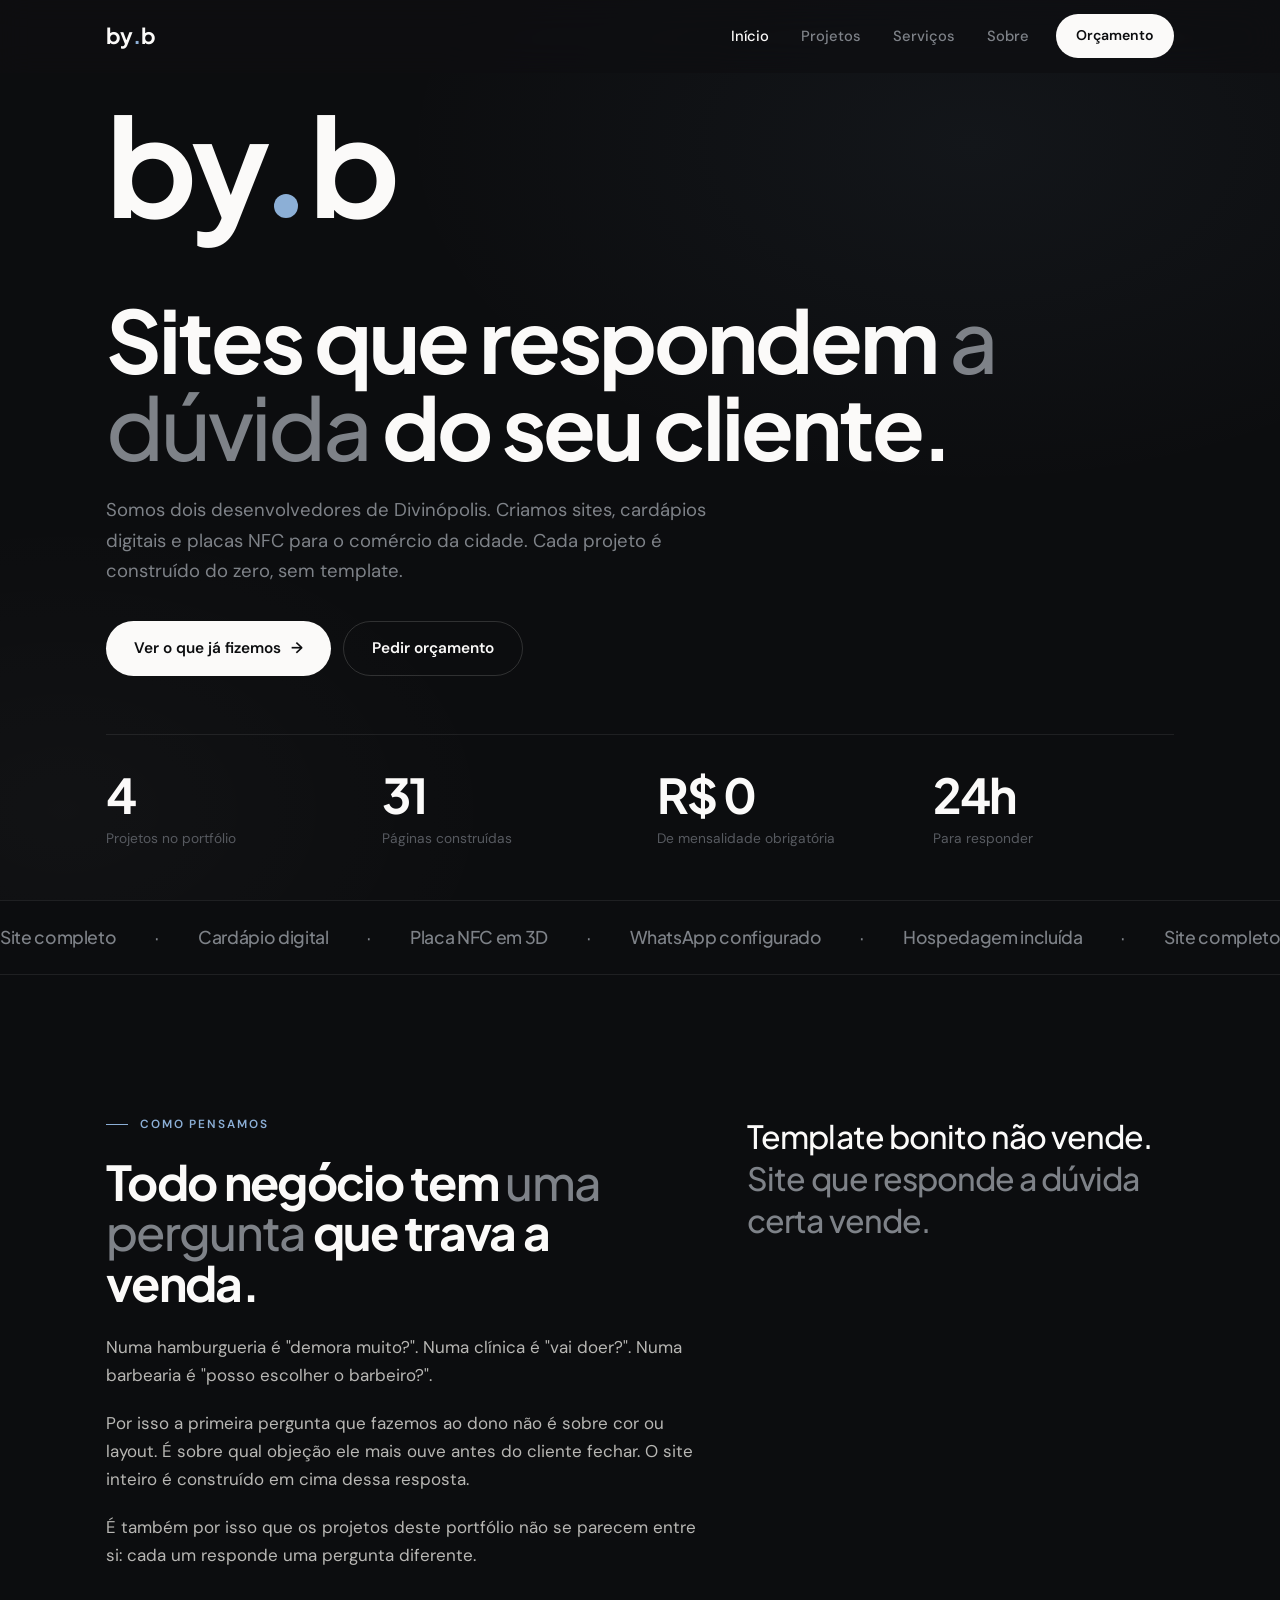
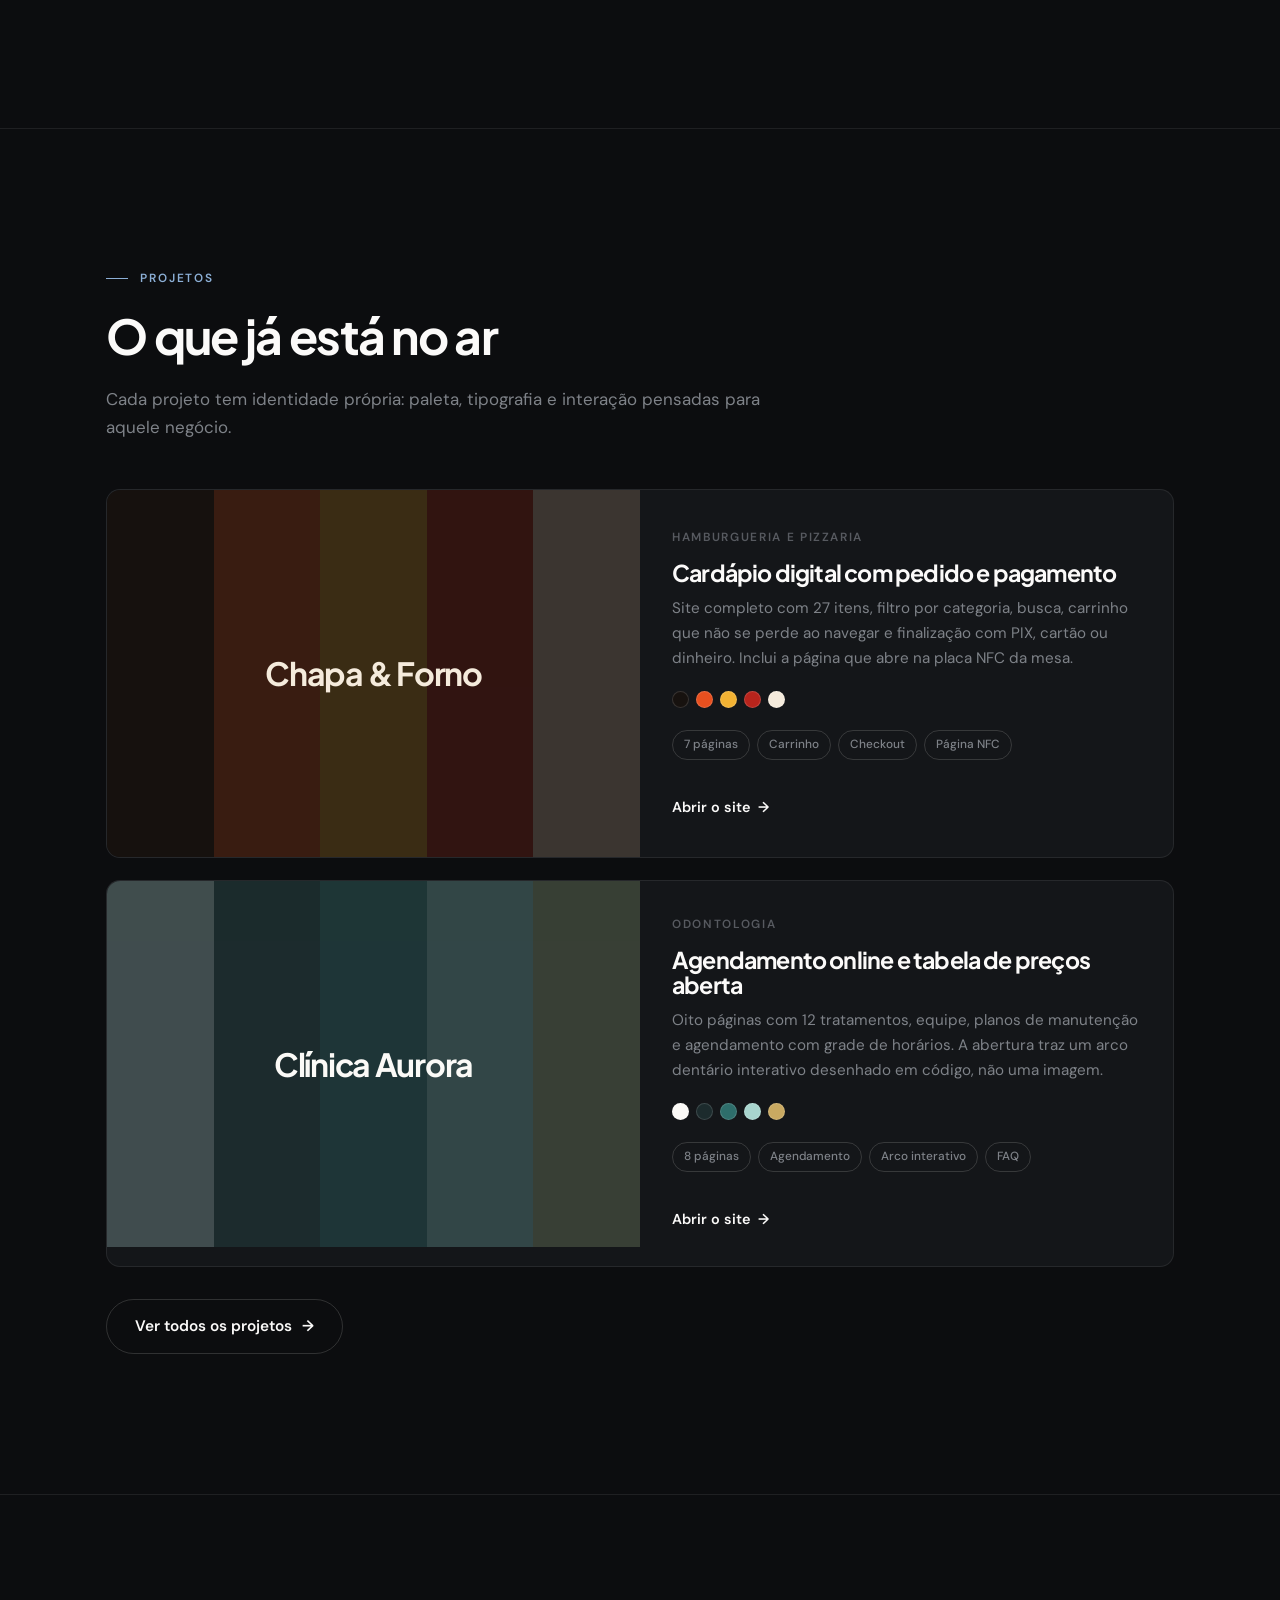
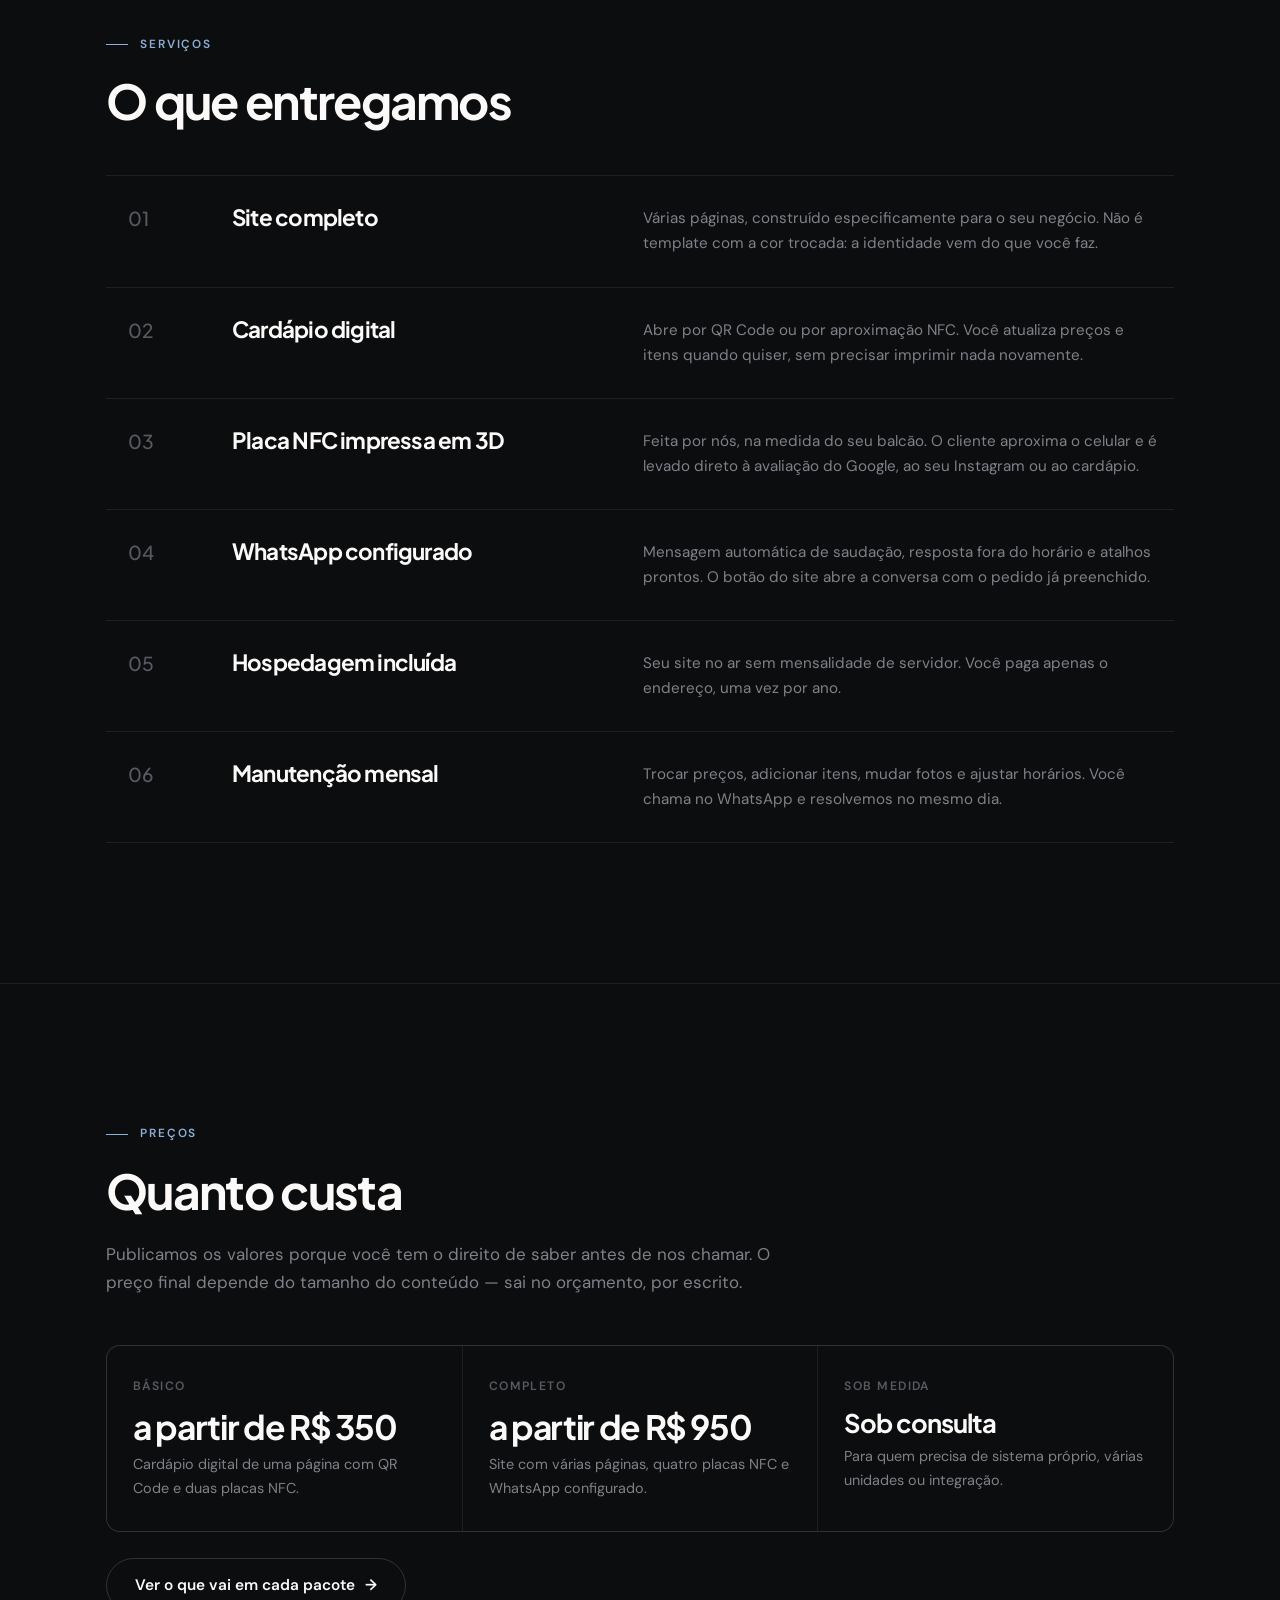
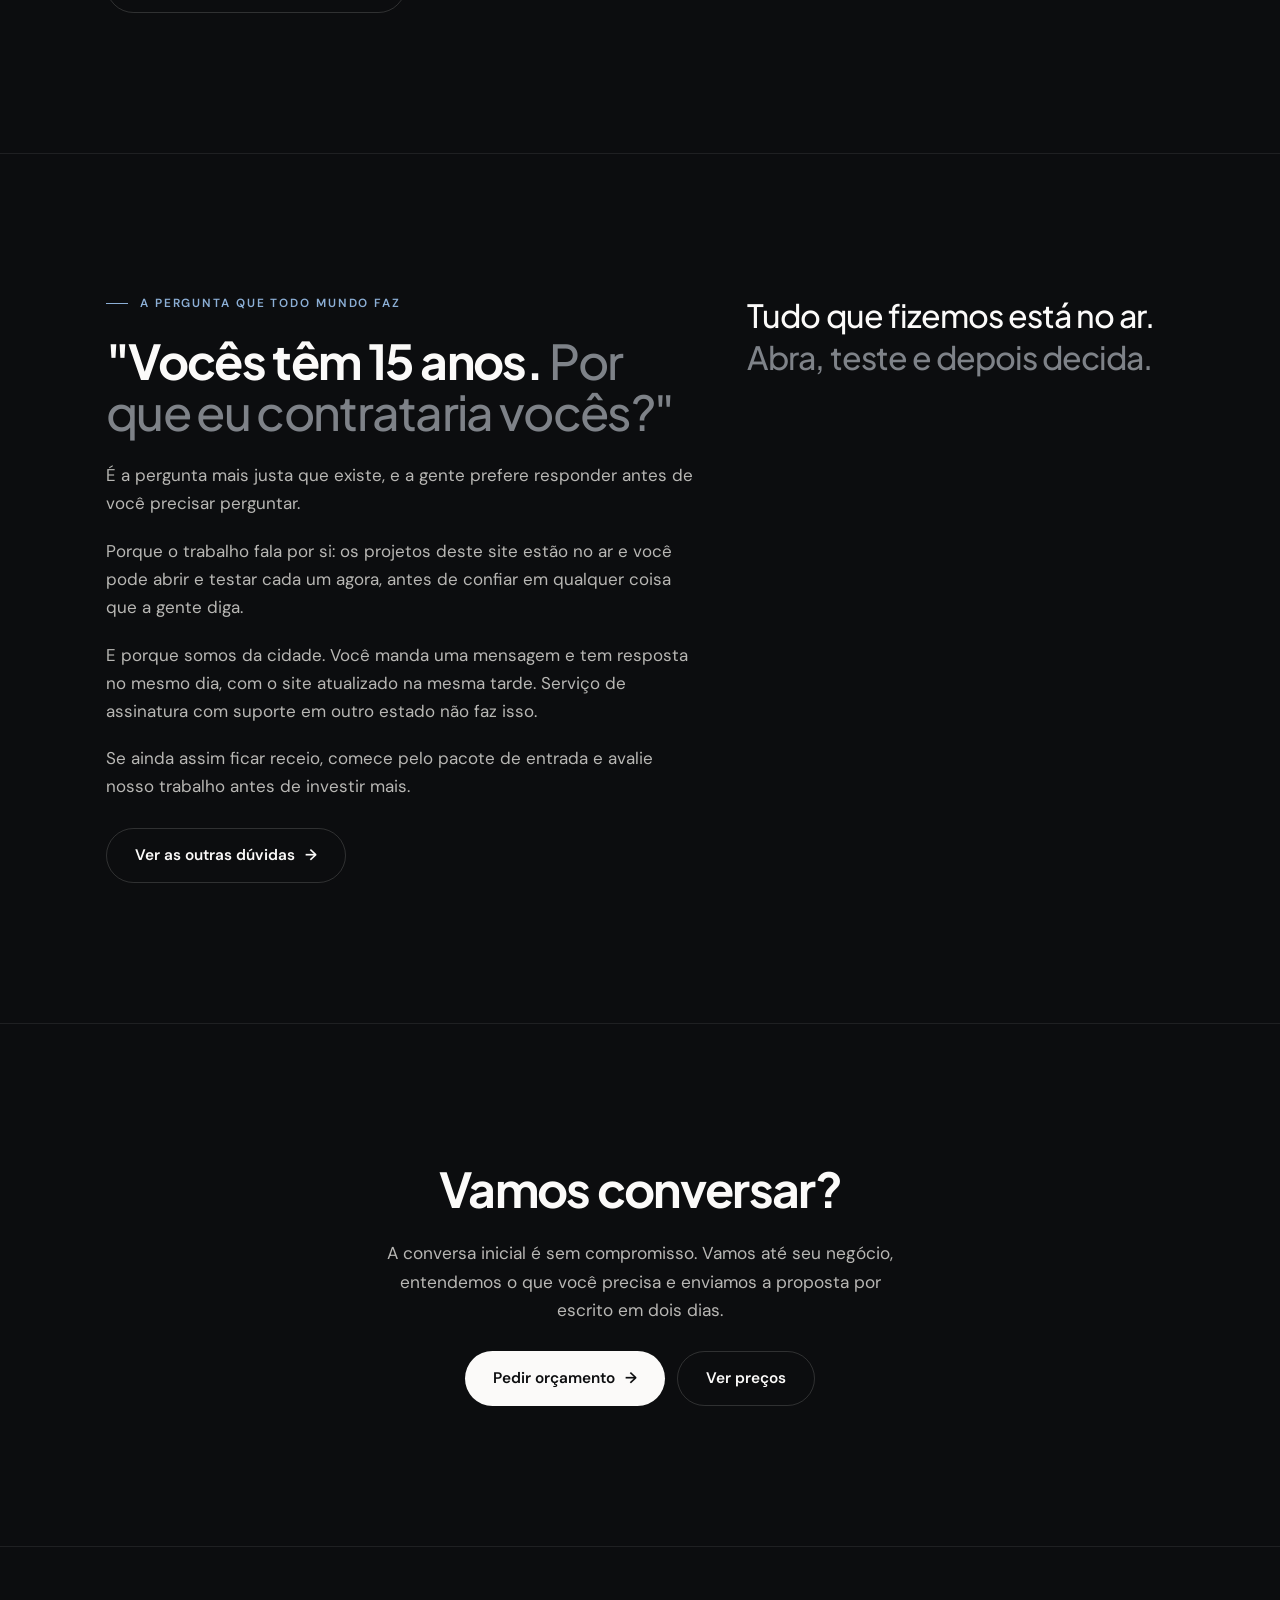
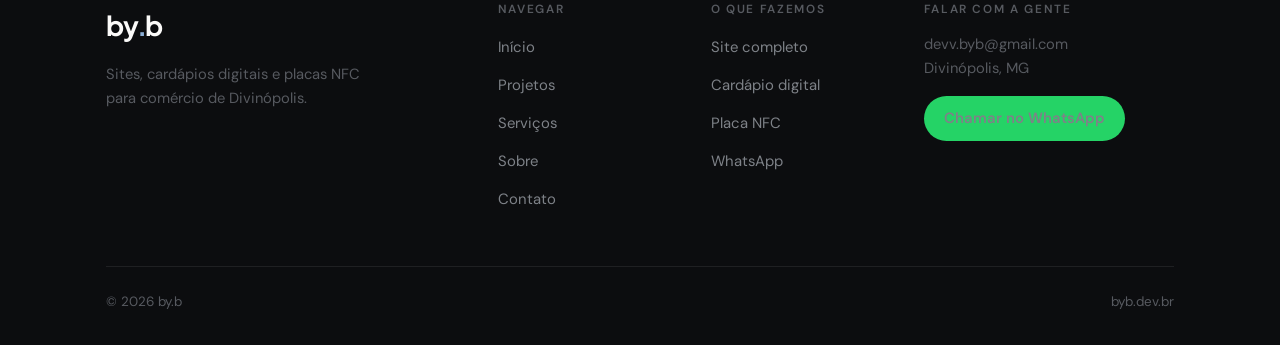
==== commit b33422e8: "update dos planos" ====
--- a/index.html
+++ b/index.html
@@ -172,7 +172,7 @@
     </div>
     <div class="faixa-precos revela">
       <a class="preco-resumo" href="servicos.html#precos">
-        <div class="nome">Cardápio</div>
+        <div class="nome">Básico</div>
         <div class="v">a partir de R$ 350</div>
         <p>Cardápio digital de uma página com QR Code e duas placas NFC.</p>
       </a>
@@ -182,9 +182,9 @@
         <p>Site com várias páginas, quatro placas NFC e WhatsApp configurado.</p>
       </a>
       <a class="preco-resumo" href="servicos.html#precos">
-        <div class="nome">Manutenção</div>
-        <div class="v">R$ 50 a R$ 80<span style="font-size:1rem;color:var(--giz-4)">/mês</span></div>
-        <p>Opcional, sem fidelidade. Dois níveis conforme a frequência.</p>
+        <div class="nome">Sob medida</div>
+        <div class="v" style="font-size:1.6rem">Sob consulta</div>
+        <p>Para quem precisa de sistema próprio, várias unidades ou integração.</p>
       </a>
     </div>
     <div style="margin-top:26px" class="revela">
--- a/css/estilo.css
+++ b/css/estilo.css
@@ -395,6 +395,33 @@
   line-height: 1; margin: 18px 0 6px; letter-spacing: -0.04em;
 }
 .pacote .obs { font-size: .84rem; color: var(--giz-4); margin-bottom: 26px; }
+.pacote.sem-preco .valor { font-size: 1.9rem; color: var(--giz-2); }
+
+/* ---------- Manutencao como adicional ---------- */
+
+.adicional-manutencao {
+  margin-top: 26px;
+  background: var(--fundo-2); border: 1px solid var(--linha);
+  border-radius: var(--raio); padding: 30px 32px;
+}
+.adicional-manutencao h3 { margin-bottom: .4em; }
+.adicional-manutencao > p { color: var(--giz-3); }
+.niveis {
+  display: grid; grid-template-columns: 1fr 1fr; gap: 1px;
+  background: var(--linha); border: 1px solid var(--linha);
+  border-radius: var(--raio-p); overflow: hidden; margin-top: 22px;
+}
+.nivel { background: var(--fundo); padding: 22px 22px 24px; }
+.nivel .v {
+  font-family: var(--fonte-display); font-weight: 700; font-size: 1.7rem;
+  letter-spacing: -0.04em; line-height: 1; margin-bottom: 5px;
+}
+.nivel .q {
+  font-size: .76rem; color: var(--giz-4); margin-bottom: 12px;
+  letter-spacing: .08em; text-transform: uppercase;
+}
+.nivel p { font-size: .9rem; color: var(--giz-3); margin: 0; }
+@media (max-width: 560px) { .niveis { grid-template-columns: 1fr; } }
 
 .lista-check { list-style: none; padding: 0; margin: 0 0 28px; flex: 1; }
 .lista-check li {
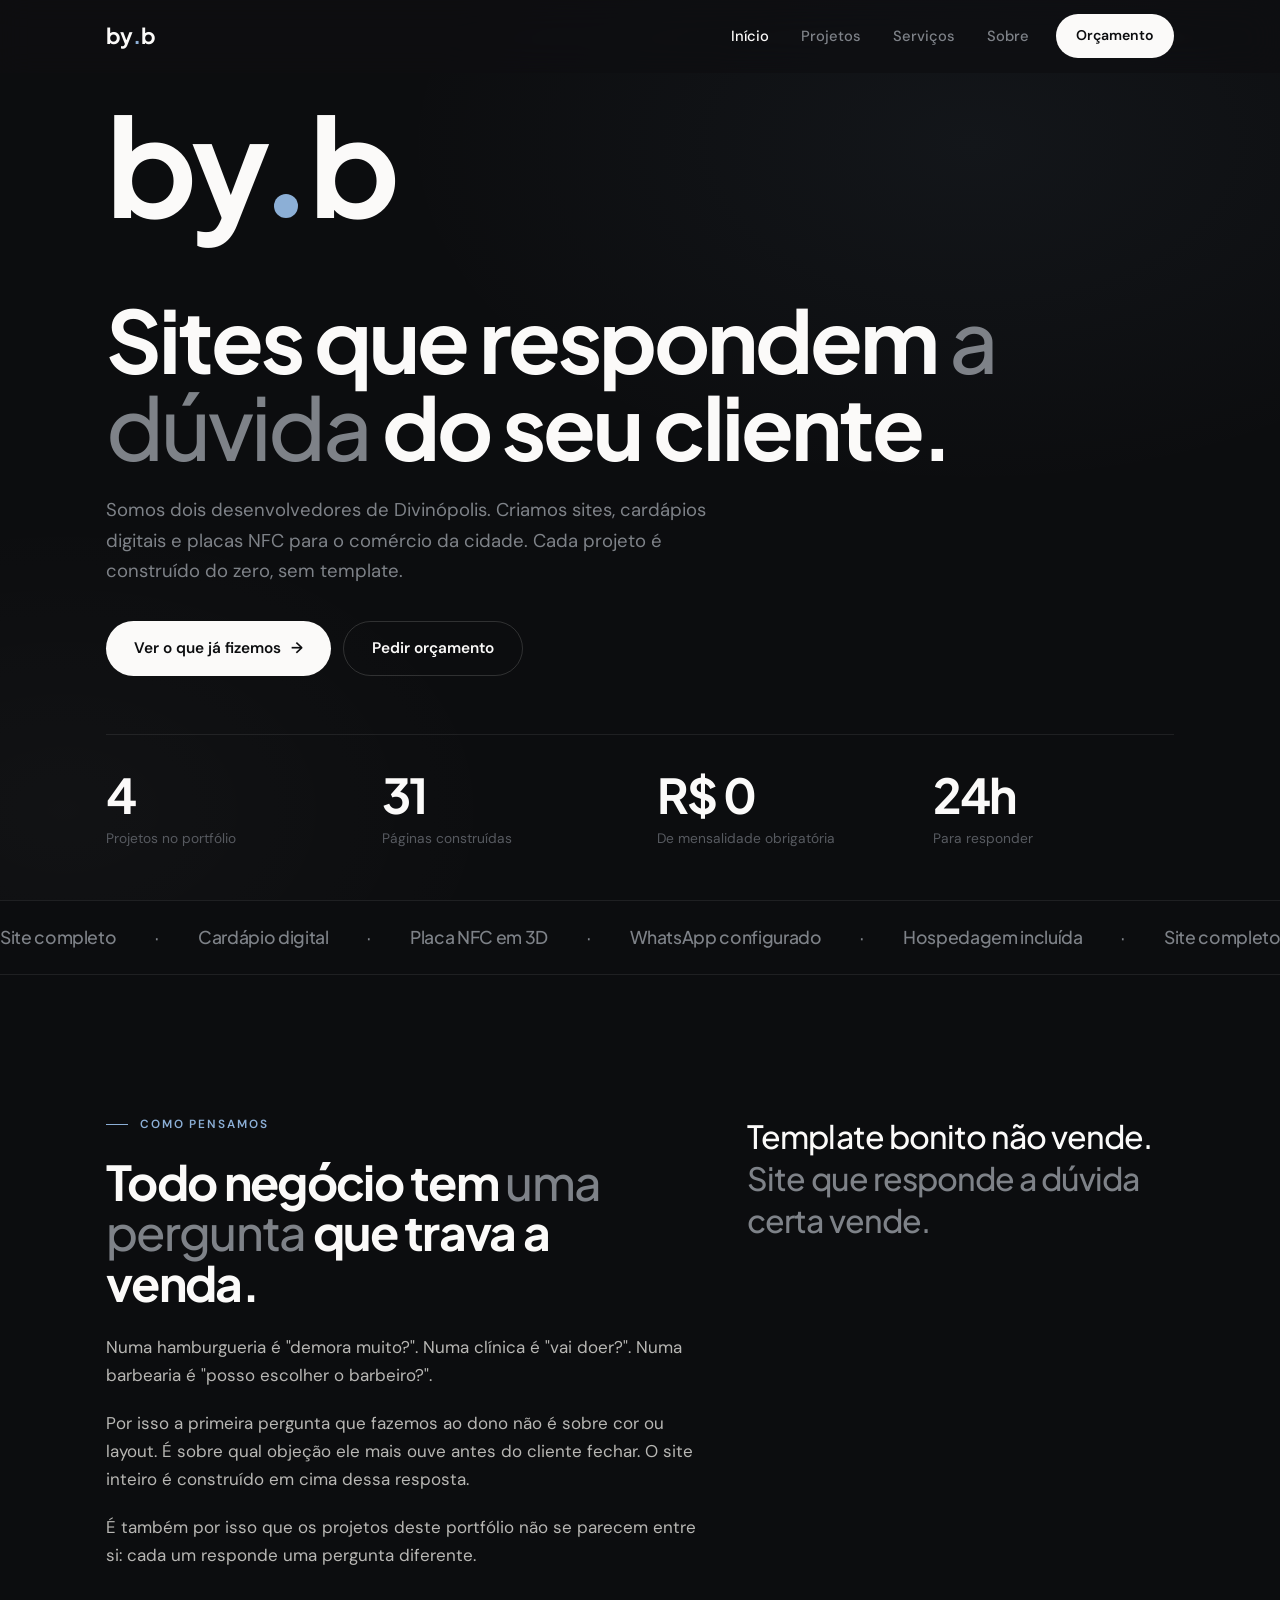
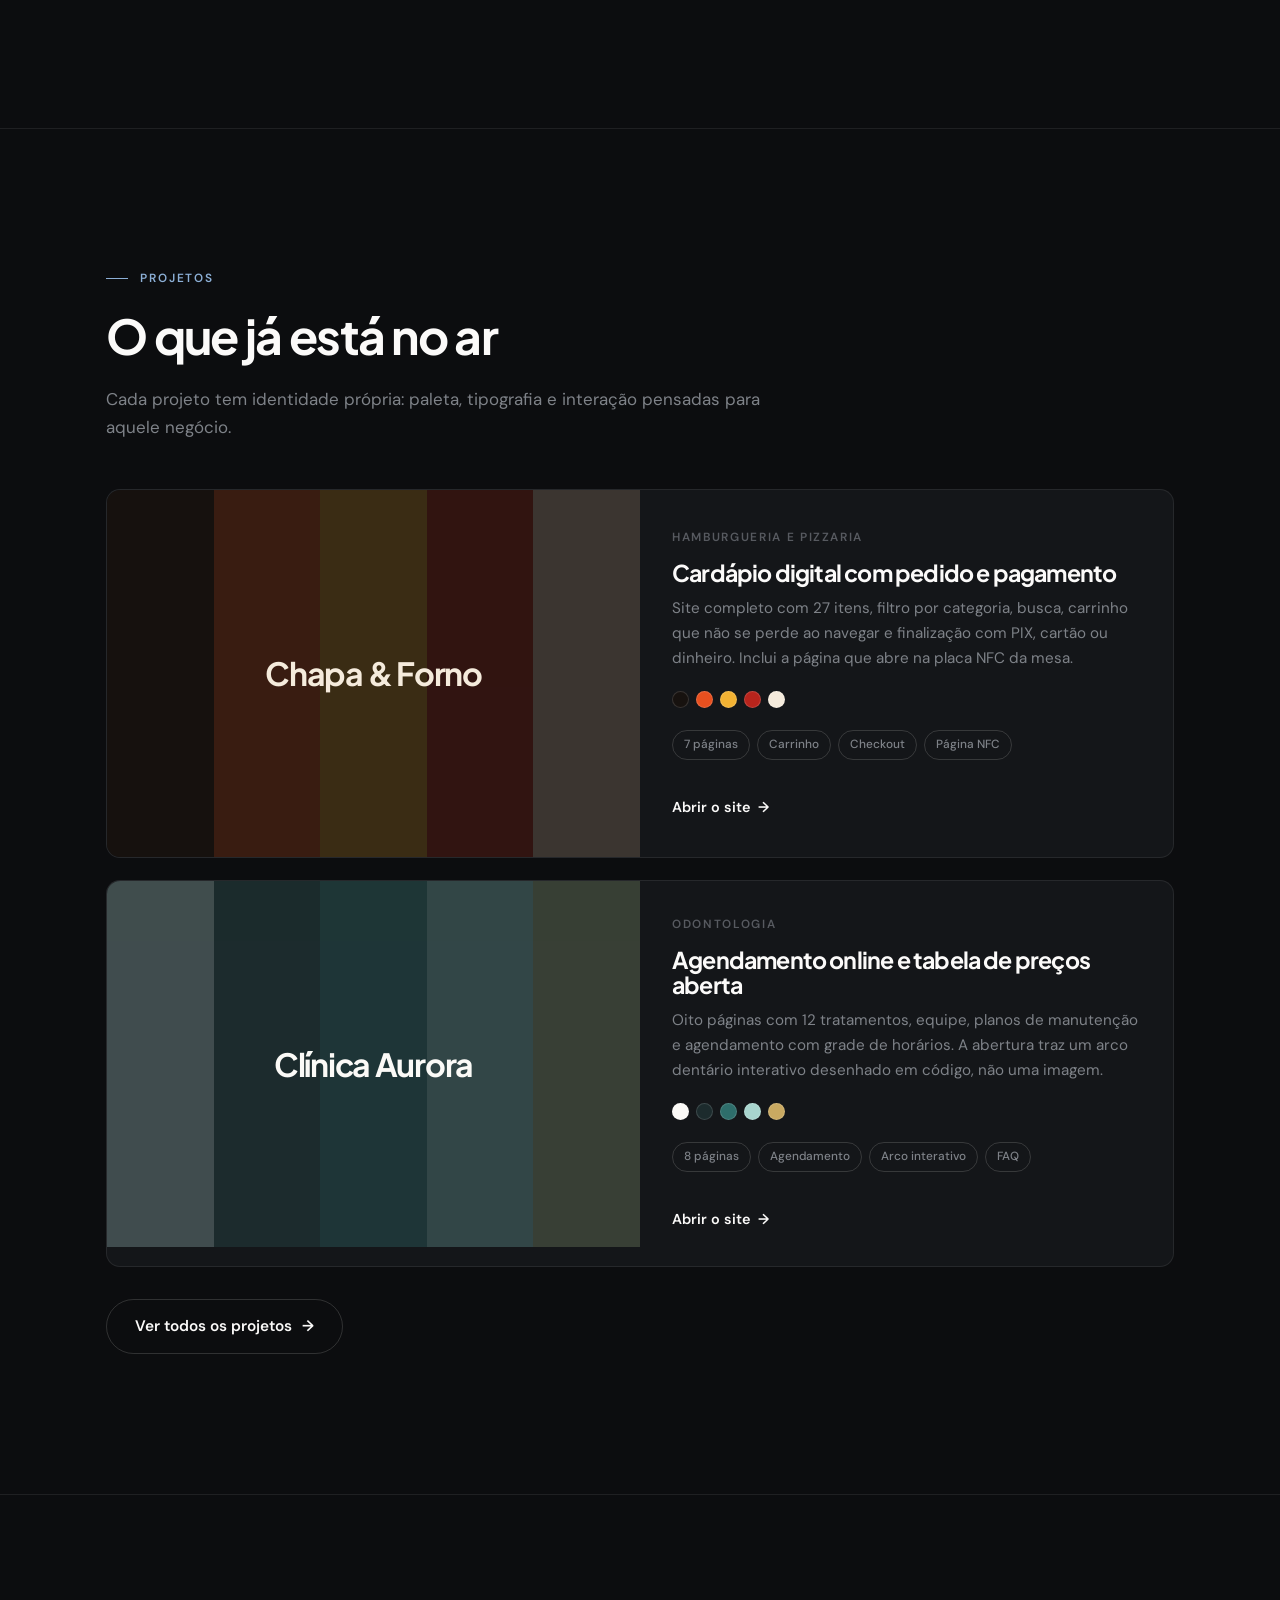
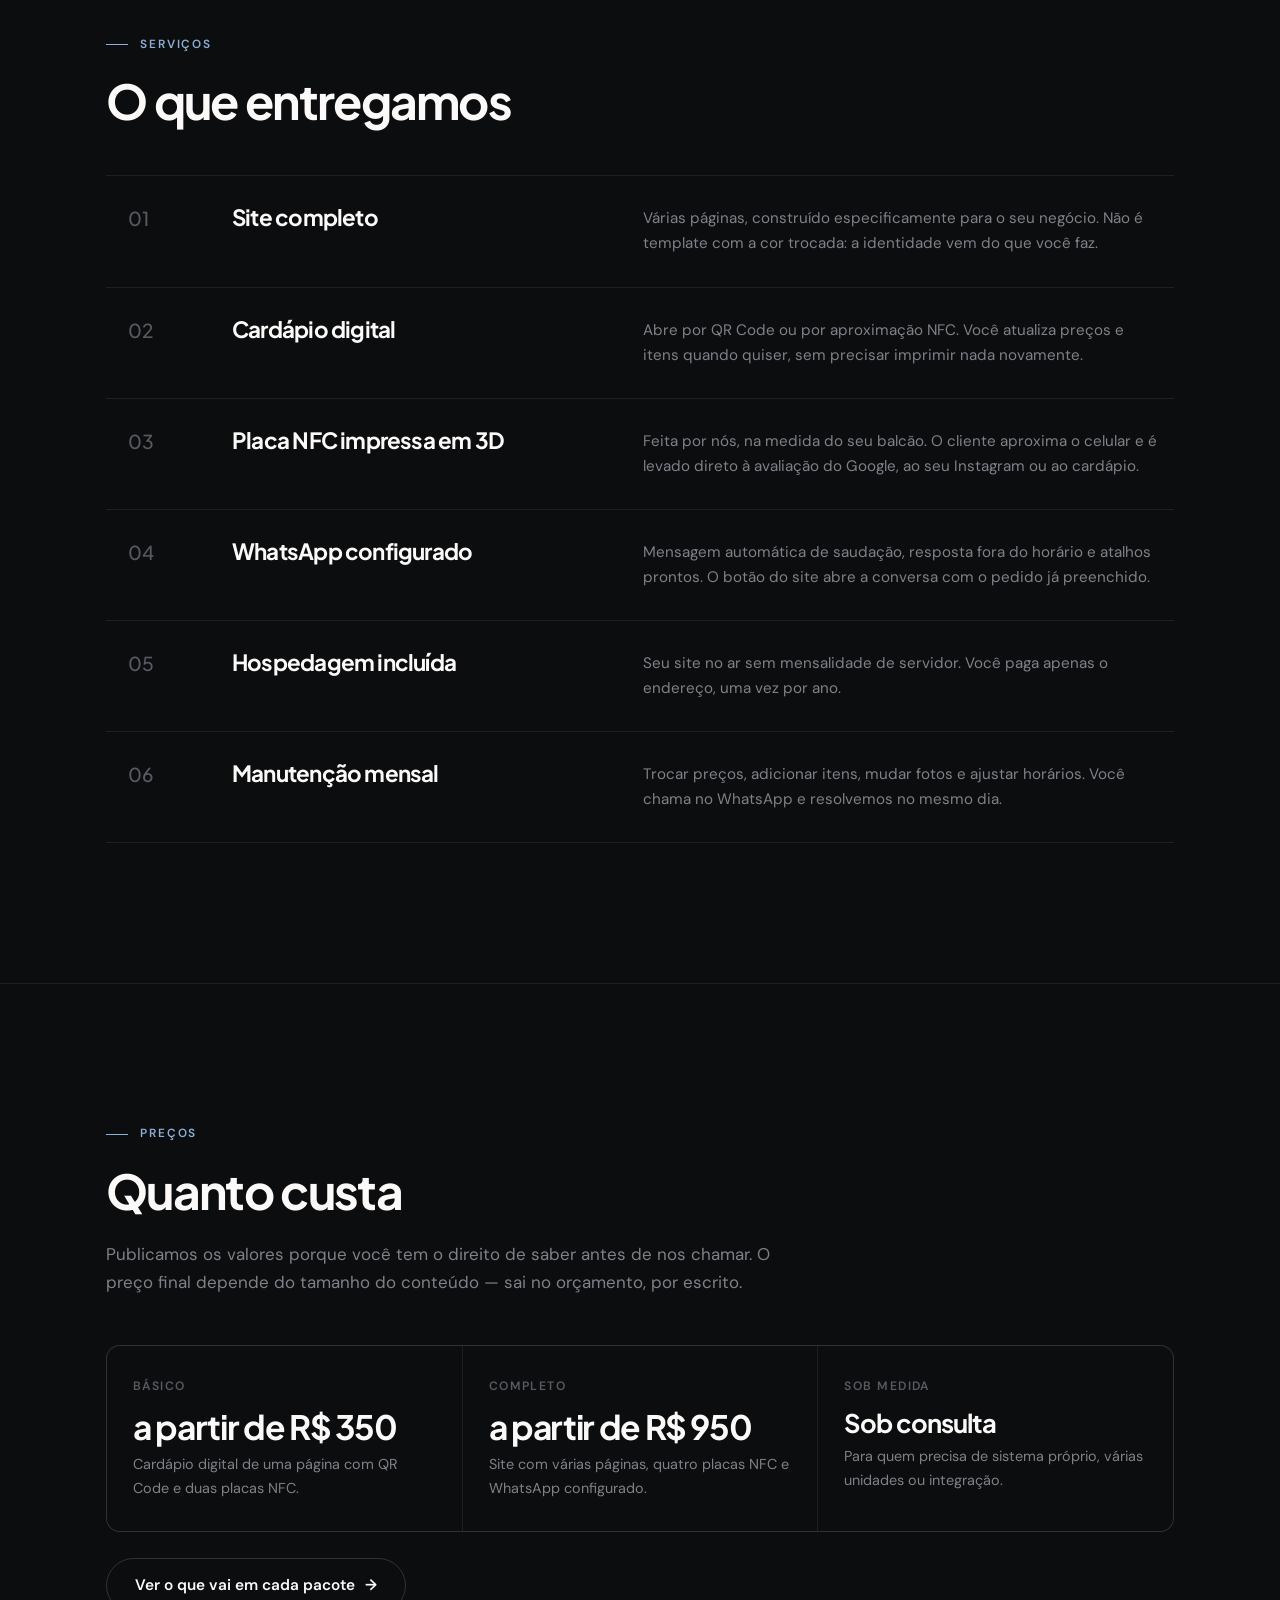
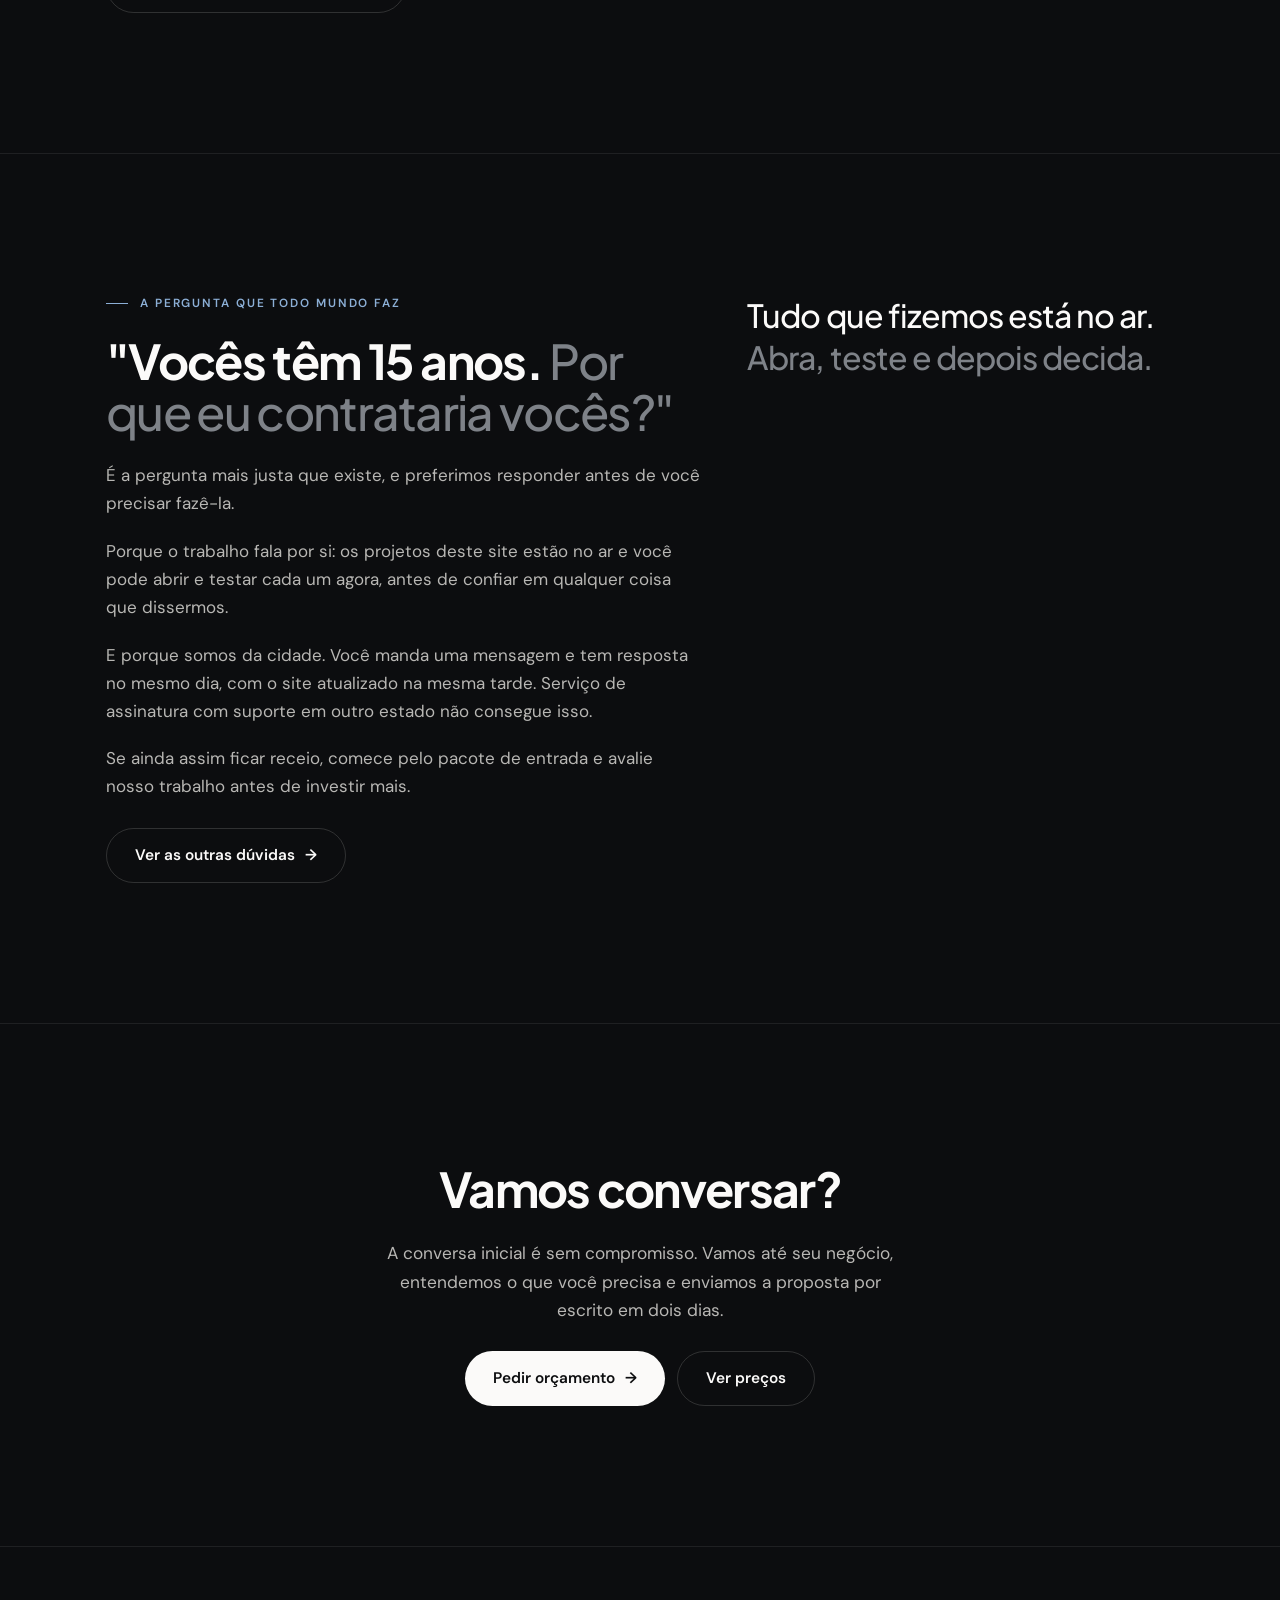
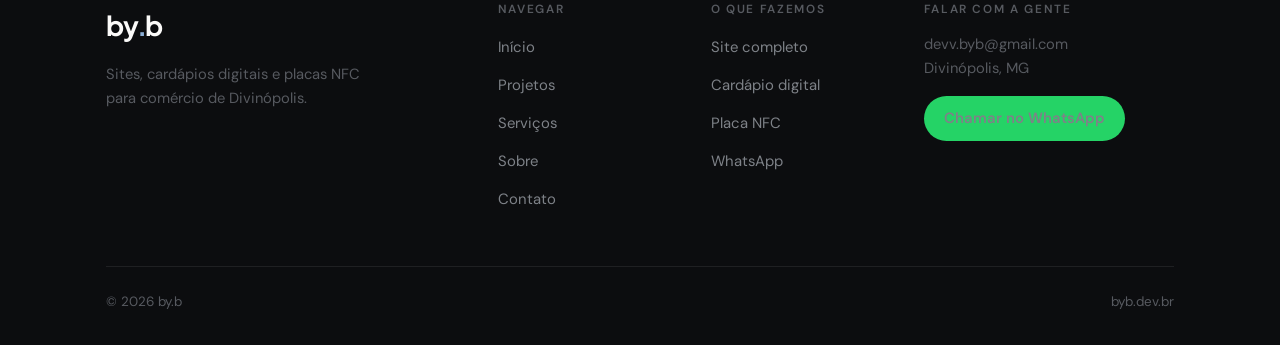
==== commit 941b25db: "numero novo" ====
--- a/index.html
+++ b/index.html
@@ -199,13 +199,13 @@
       <div class="revela">
         <div class="rotulo">A pergunta que todo mundo faz</div>
         <h2>"Vocês têm 15 anos. <em>Por que eu contrataria vocês?"</em></h2>
-        <p>É a pergunta mais justa que existe, e a gente prefere responder antes de
-           você precisar perguntar.</p>
+        <p>É a pergunta mais justa que existe, e preferimos responder antes de você
+           precisar fazê-la.</p>
         <p>Porque o trabalho fala por si: os projetos deste site estão no ar e você pode
-           abrir e testar cada um agora, antes de confiar em qualquer coisa que a gente diga.</p>
+           abrir e testar cada um agora, antes de confiar em qualquer coisa que dissermos.</p>
         <p>E porque somos da cidade. Você manda uma mensagem e tem resposta no mesmo dia,
            com o site atualizado na mesma tarde. Serviço de assinatura com suporte em outro
-           estado não faz isso.</p>
+           estado não consegue isso.</p>
         <p>Se ainda assim ficar receio, comece pelo pacote de entrada e avalie nosso
            trabalho antes de investir mais.</p>
         <a class="btn btn-contorno" href="servicos.html#duvidas" style="margin-top:8px">
@@ -264,7 +264,7 @@
       <div>
         <h4>Falar com a gente</h4>
         <p style="margin-bottom:16px">devv.byb@gmail.com<br>Divinópolis, MG</p>
-        <a class="btn btn-zap btn-p" href="https://wa.me/5537998277488" target="_blank" rel="noopener">Chamar no WhatsApp</a>
+        <a class="btn btn-zap btn-p" href="https://wa.me/5537999071654" target="_blank" rel="noopener">Chamar no WhatsApp</a>
       </div>
     </div>
     <div class="rodape-base">
--- a/css/estilo.css
+++ b/css/estilo.css
@@ -855,3 +855,17 @@
   letter-spacing: -0.04em; line-height: 1.1; margin-bottom: 16px;
 }
 .confirmacao p { margin-inline: auto; }
+
+
+/* ---------- Armadilha anti-robo ---------- */
+/* Invisivel para pessoas; robo preenche e o envio e descartado. */
+
+.armadilha {
+  position: absolute !important;
+  width: 1px; height: 1px;
+  padding: 0; margin: -1px;
+  overflow: hidden;
+  clip: rect(0 0 0 0);
+  white-space: nowrap;
+  border: 0;
+}
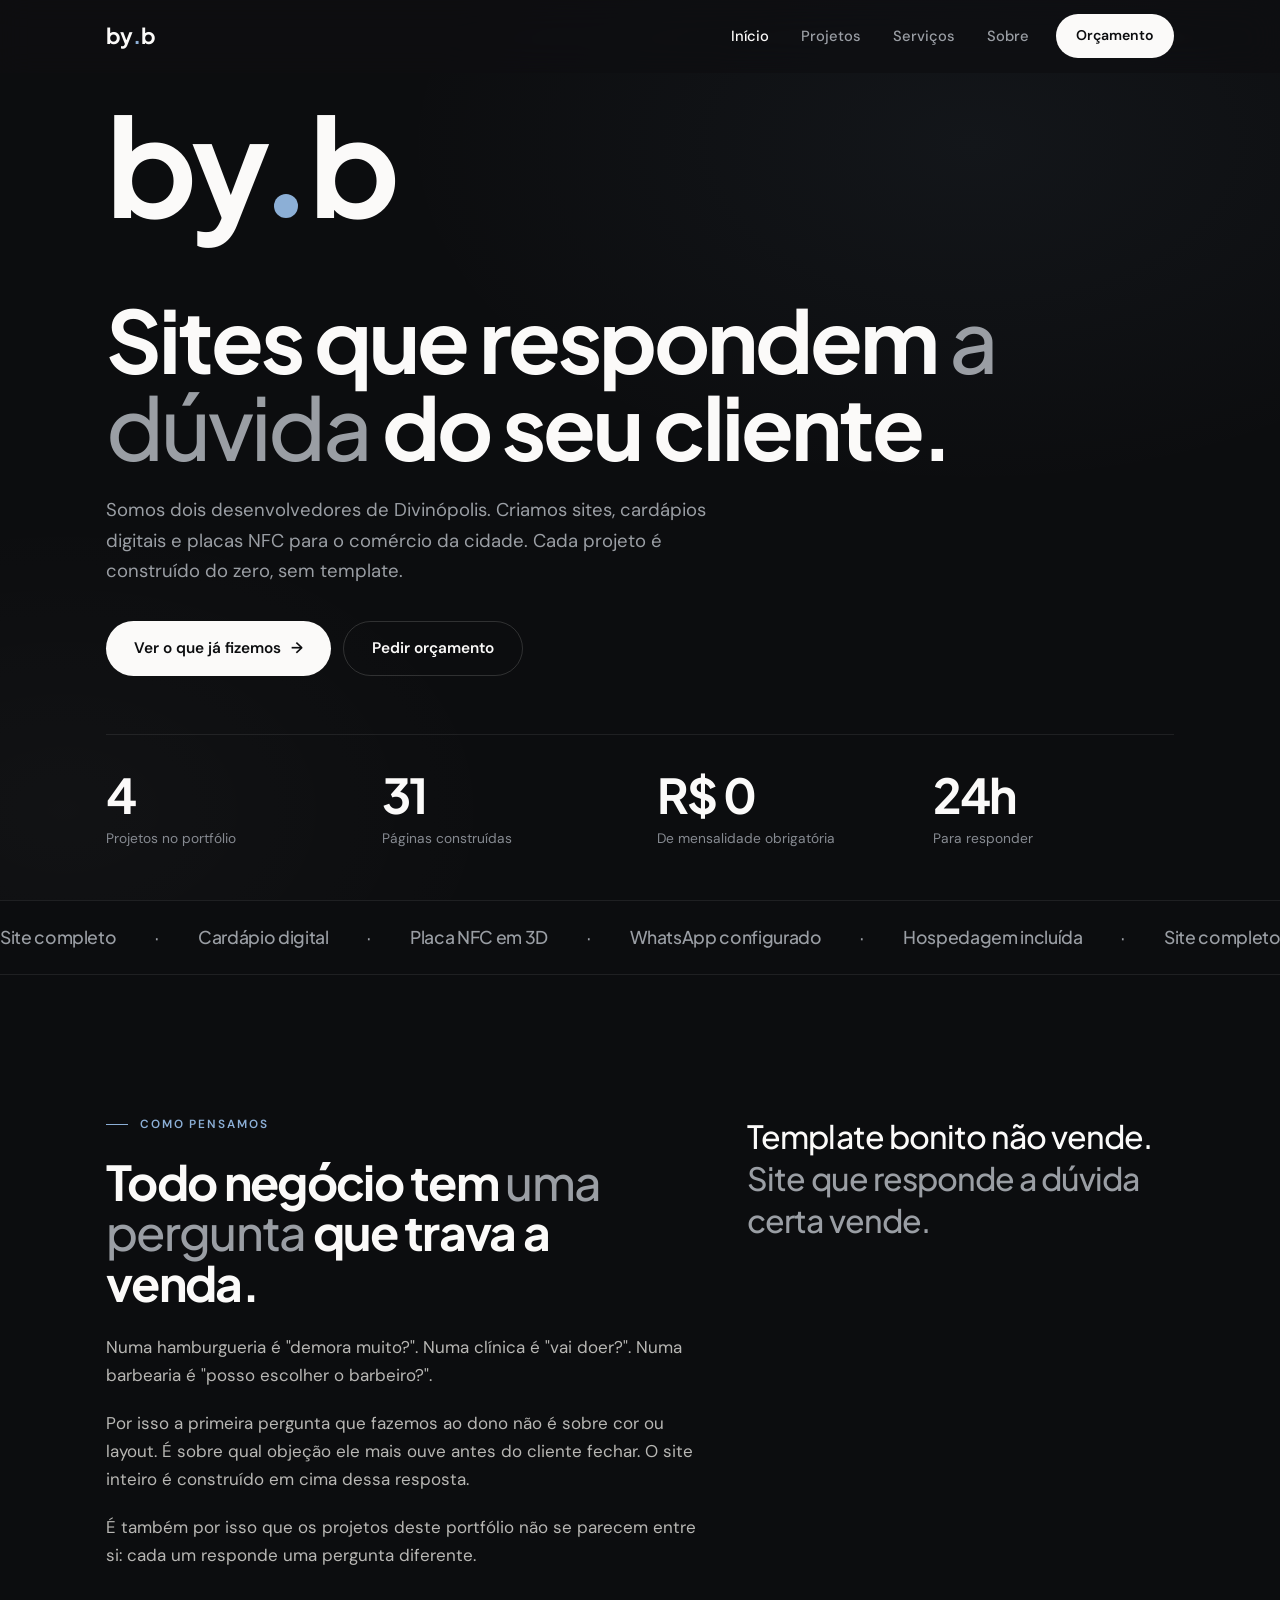
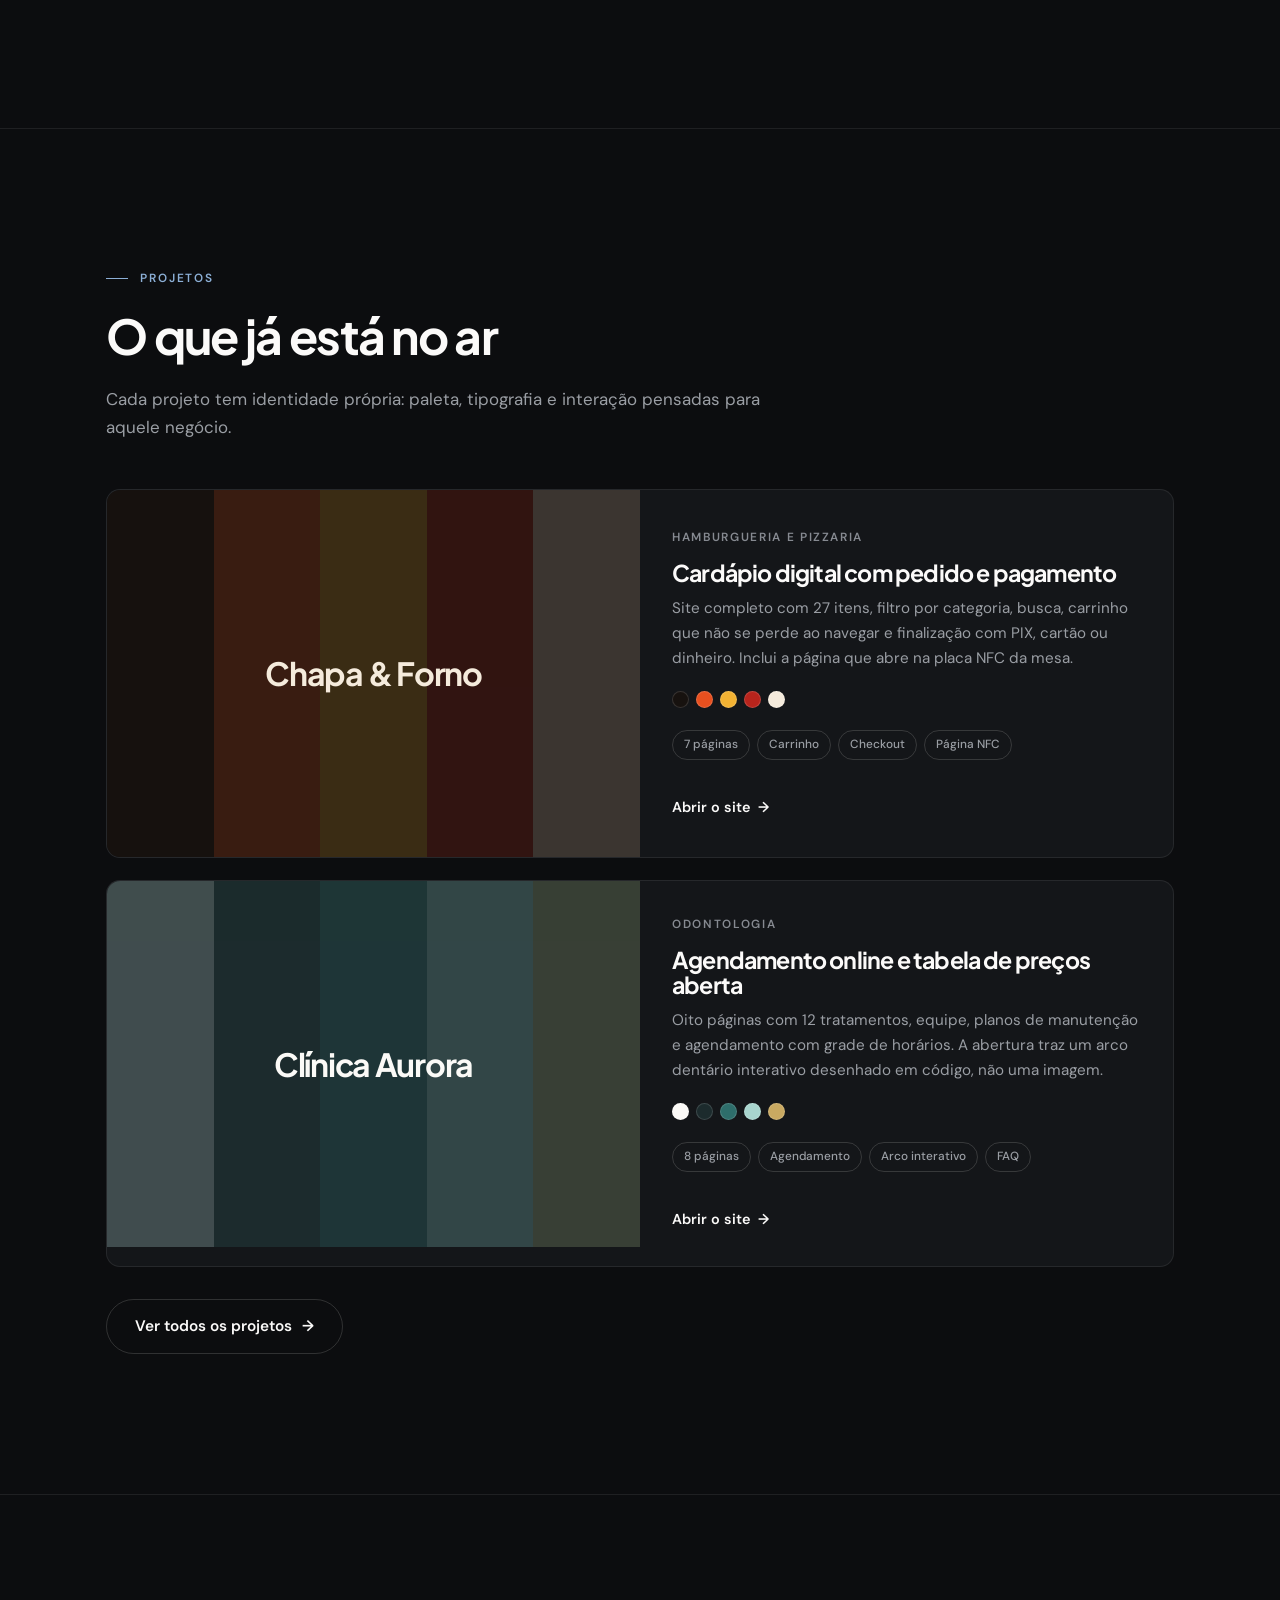
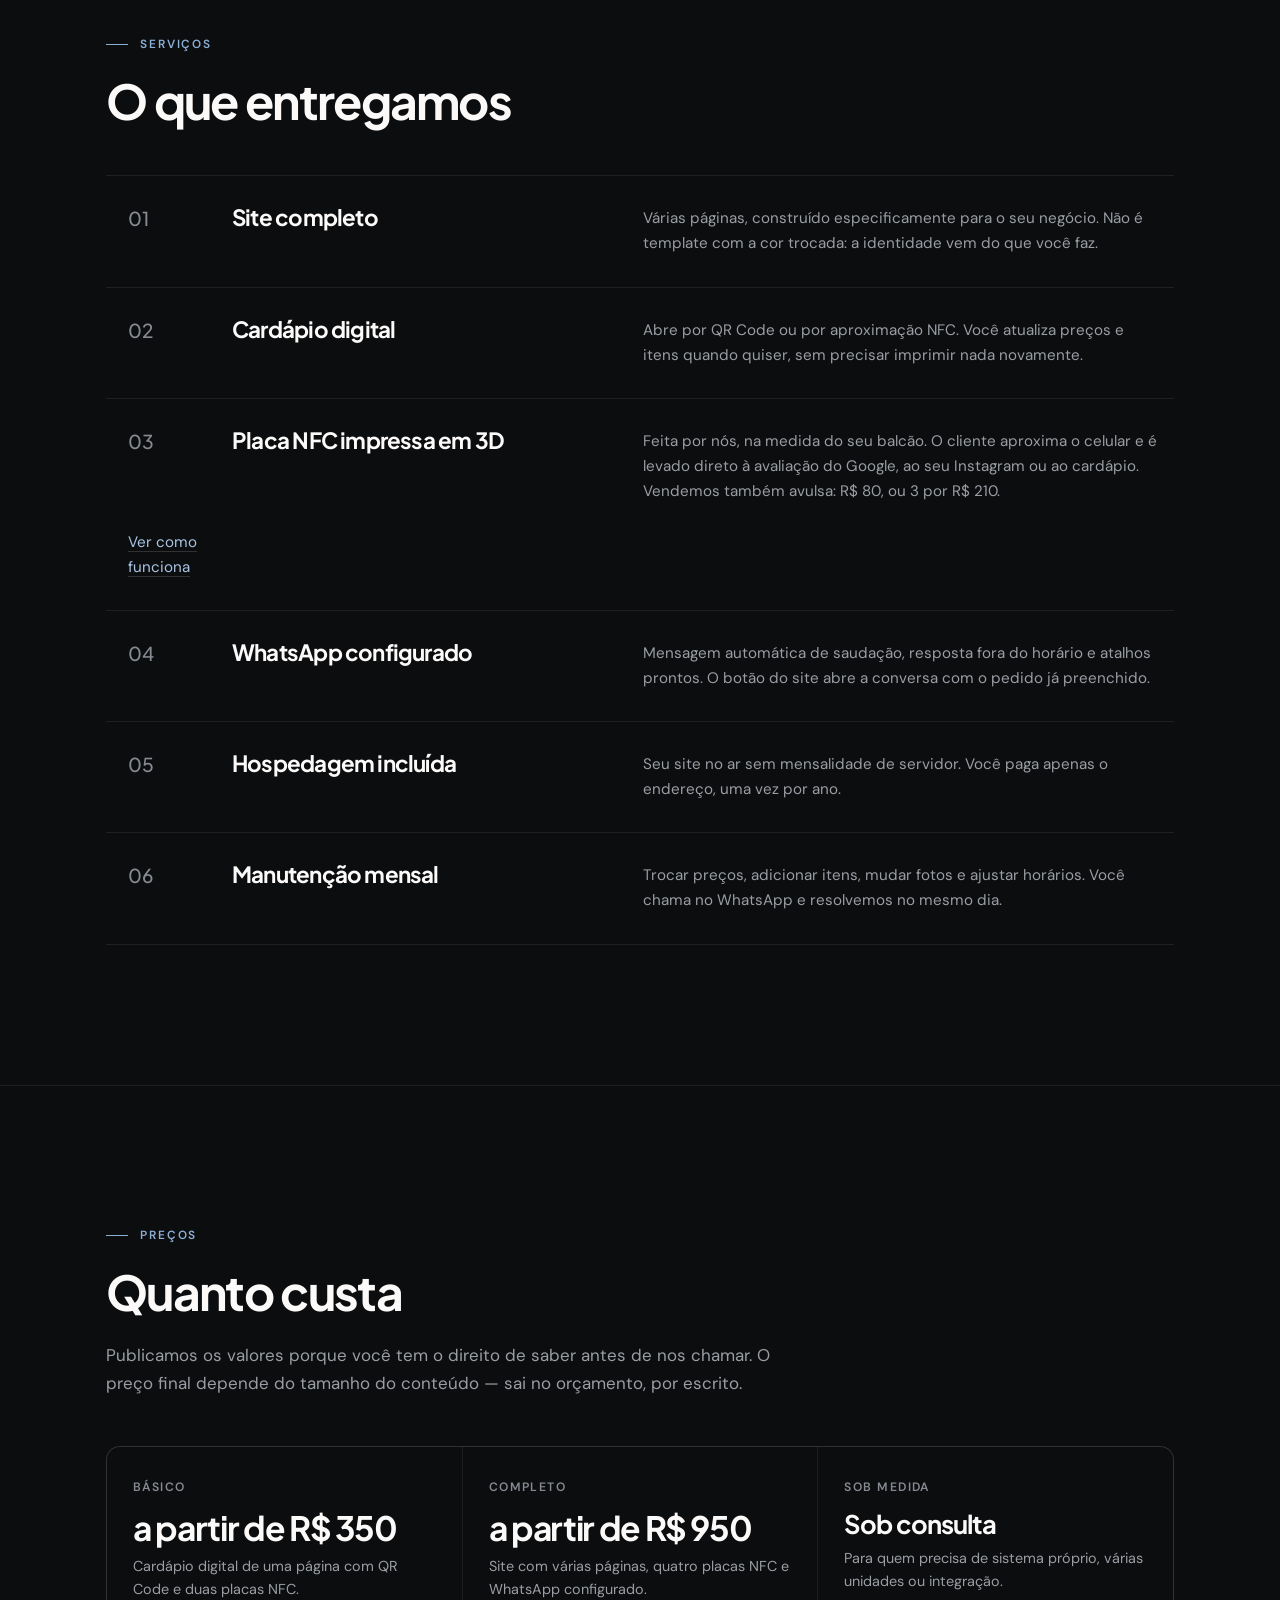
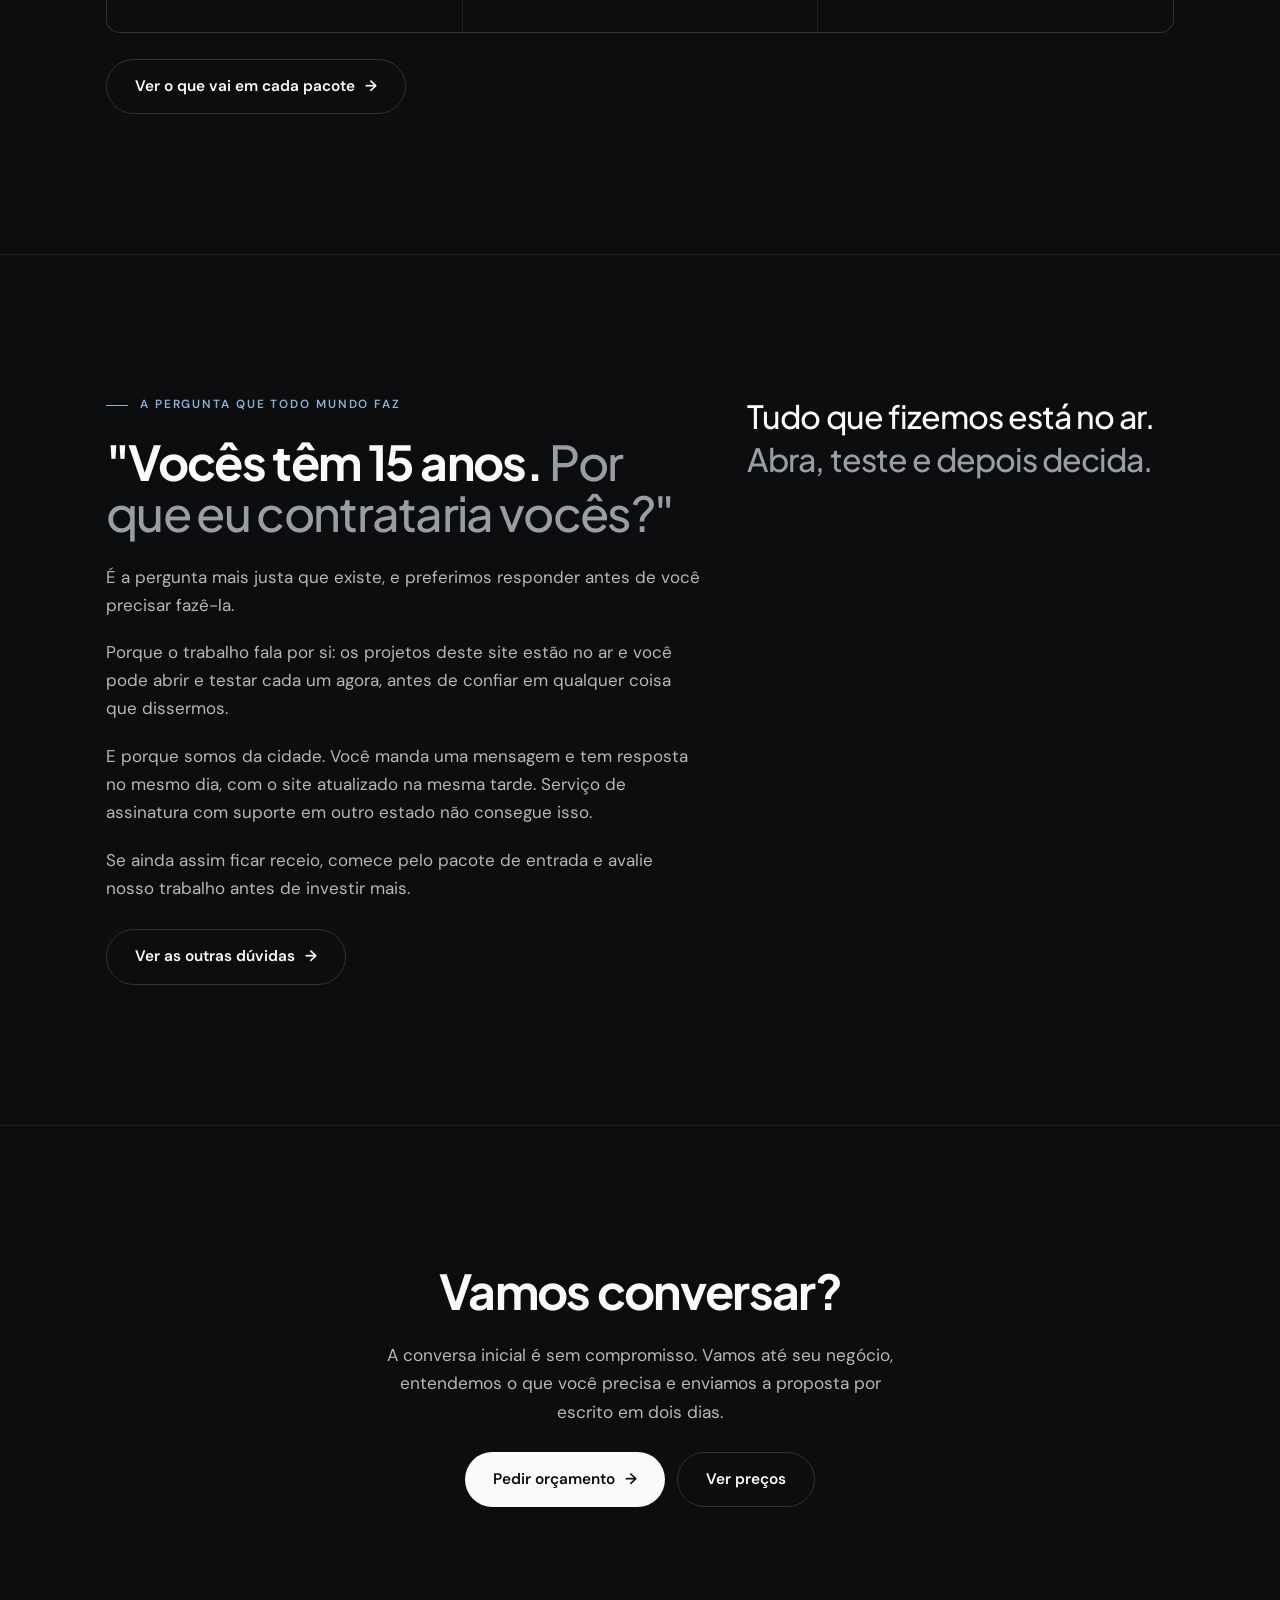
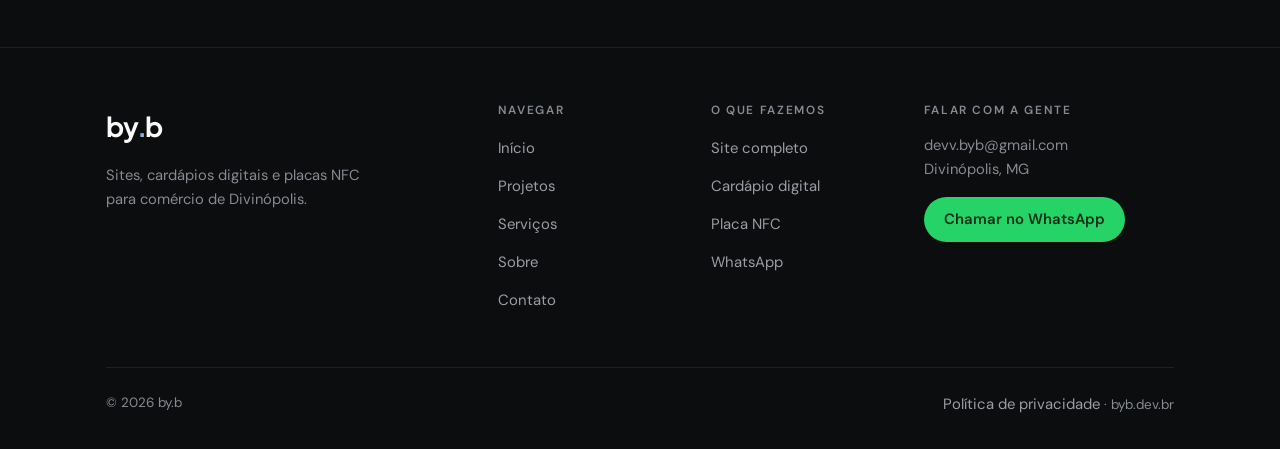
==== commit 945a22be: "commit privacidade nfc pt.2" ====
--- a/index.html
+++ b/index.html
@@ -5,8 +5,10 @@
 <meta name="viewport" content="width=device-width, initial-scale=1">
 <title>by.b — sites para comércio de Divinópolis</title>
 <meta name="description" content="Estúdio de dois desenvolvedores em Divinópolis. Sites, cardápios digitais e placas NFC impressas em 3D para comércio local.">
-<link rel="icon" href="/favicon.ico" sizes="any">
+<link rel="icon" href="/favicon.ico" sizes="48x48">
 <link rel="icon" href="/favicon.svg" type="image/svg+xml">
+<link rel="icon" href="/favicon-96.png" type="image/png" sizes="96x96">
+<link rel="icon" href="/favicon-48.png" type="image/png" sizes="48x48">
 <link rel="apple-touch-icon" href="/apple-touch-icon.png">
 <link rel="manifest" href="/site.webmanifest">
 <link rel="canonical" href="https://byb.dev.br/">
@@ -45,6 +47,7 @@
 </script>
 </head>
 <body>
+<a class="pular" href="#conteudo">Pular para o conteúdo</a>
 
 <header class="topo">
   <div class="envolve topo-linha">
@@ -60,7 +63,7 @@
   </div>
 </header>
 
-<main>
+<main id="conteudo" tabindex="-1">
 <section class="heroi">
   <div class="envolve">
 
@@ -257,19 +260,19 @@
         <ul>
           <li><a href="servicos.html?s=01">Site completo</a></li>
           <li><a href="servicos.html?s=02">Cardápio digital</a></li>
-          <li><a href="servicos.html?s=03">Placa NFC</a></li>
+          <li><a href="placas.html">Placa NFC</a></li>
           <li><a href="servicos.html?s=04">WhatsApp</a></li>
         </ul>
       </div>
       <div>
         <h4>Falar com a gente</h4>
         <p style="margin-bottom:16px">devv.byb@gmail.com<br>Divinópolis, MG</p>
-        <a class="btn btn-zap btn-p" href="https://wa.me/5537999071654" target="_blank" rel="noopener">Chamar no WhatsApp</a>
+        <a class="btn btn-zap btn-p" href="https://wa.me/5537999071654?text=Ol%C3%A1!%20Vim%20pelo%20site%20do%20by.b%20e%20queria%20conversar%20sobre%20um%20site%20para%20o%20meu%20neg%C3%B3cio." target="_blank" rel="noopener">Chamar no WhatsApp</a>
       </div>
     </div>
     <div class="rodape-base">
       <span>© 2026 by.b</span>
-      <span>byb.dev.br</span>
+      <span><a href="privacidade.html">Política de privacidade</a> · byb.dev.br</span>
     </div>
   </div>
 </footer>
--- a/css/estilo.css
+++ b/css/estilo.css
@@ -11,8 +11,8 @@
 
   --giz:        #FBFAF9;
   --giz-2:      #B8B7B4;
-  --giz-3:      #7E8288;
-  --giz-4:      #575A60;
+  --giz-3:      #9A9EA4;
+  --giz-4:      #868A91;
 
   --azul:       #8CAFD6;
   --azul-2:     #A9C4E4;
@@ -869,3 +869,39 @@
   white-space: nowrap;
   border: 0;
 }
+
+
+/* ---------- Acessibilidade ---------- */
+.pular {
+  position: absolute; left: 12px; top: -60px; z-index: 200;
+  background: var(--giz); color: var(--fundo); padding: 10px 18px;
+  border-radius: var(--raio-p); font-weight: 600; text-decoration: none;
+}
+.pular:focus { top: 12px; }
+main:focus { outline: none; }
+.btn:focus-visible, .btn-menu:focus-visible { outline-offset: 3px; }
+
+/* ---------- Texto corrido (privacidade, placas) ---------- */
+.prosa { max-width: 70ch; }
+.prosa h2 { font-size: clamp(1.3rem, 2.4vw, 1.7rem); margin: 44px 0 14px; }
+.prosa p, .prosa li { color: var(--giz-2); line-height: 1.7; }
+.prosa ul { padding-left: 20px; margin: 0 0 16px; }
+.prosa li { margin-bottom: 8px; }
+.prosa a { color: var(--azul-2); }
+.prosa .data { color: var(--giz-4); font-size: .9rem; }
+.aviso-form { font-size: .82rem; color: var(--giz-3); text-align: center; margin: 14px 0 0; line-height: 1.5; }
+.aviso-form a { color: var(--azul-2); }
+.passos { display: grid; grid-template-columns: repeat(3, 1fr); gap: 18px; margin: 28px 0 0; padding: 0; list-style: none; }
+.passos li { background: var(--fundo-2); border: 1px solid var(--linha); border-radius: var(--raio); padding: 26px 24px; }
+.passos strong { display: block; color: var(--giz); font-family: var(--fonte-display); font-size: 1.08rem; margin-bottom: 8px; }
+.passos span { color: var(--giz-3); font-size: .95rem; line-height: 1.6; }
+.usos { display: grid; grid-template-columns: repeat(3, 1fr); gap: 18px; margin-top: 28px; }
+.usos .painel { padding: 28px 26px; }
+.usos h3 { margin-bottom: 10px; }
+.usos p { color: var(--giz-3); font-size: .96rem; margin: 0; }
+.preco-placa { display: grid; grid-template-columns: repeat(2, 1fr); gap: 18px; margin-top: 28px; max-width: 760px; }
+.preco-placa .v { font-family: var(--fonte-display); font-weight: 800; font-size: 2.4rem; color: var(--giz); letter-spacing: -0.03em; }
+@media (max-width: 820px) { .passos, .usos, .preco-placa { grid-template-columns: 1fr; } }
+
+/* botao verde no rodape: mantem a cor propria */
+.rodape a.btn-zap, .rodape a.btn-zap:hover { color: #0A2E17; }
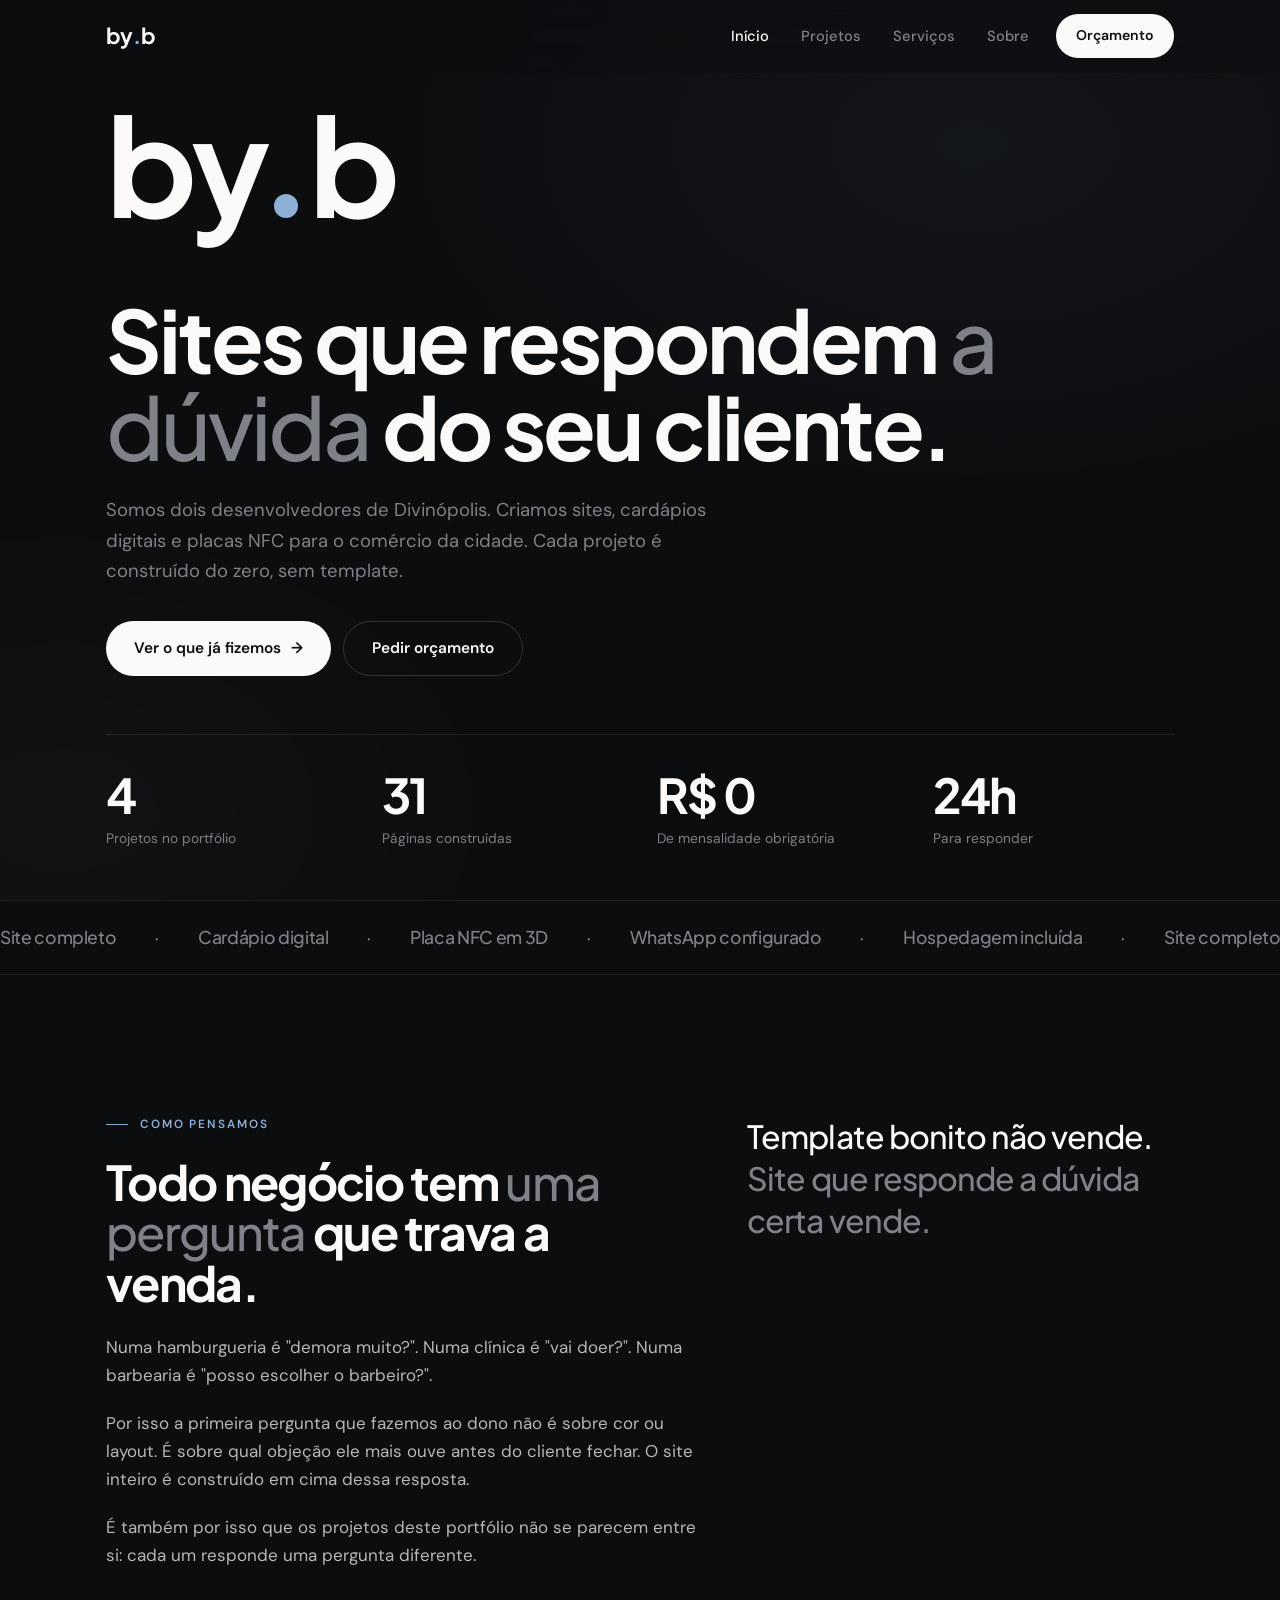
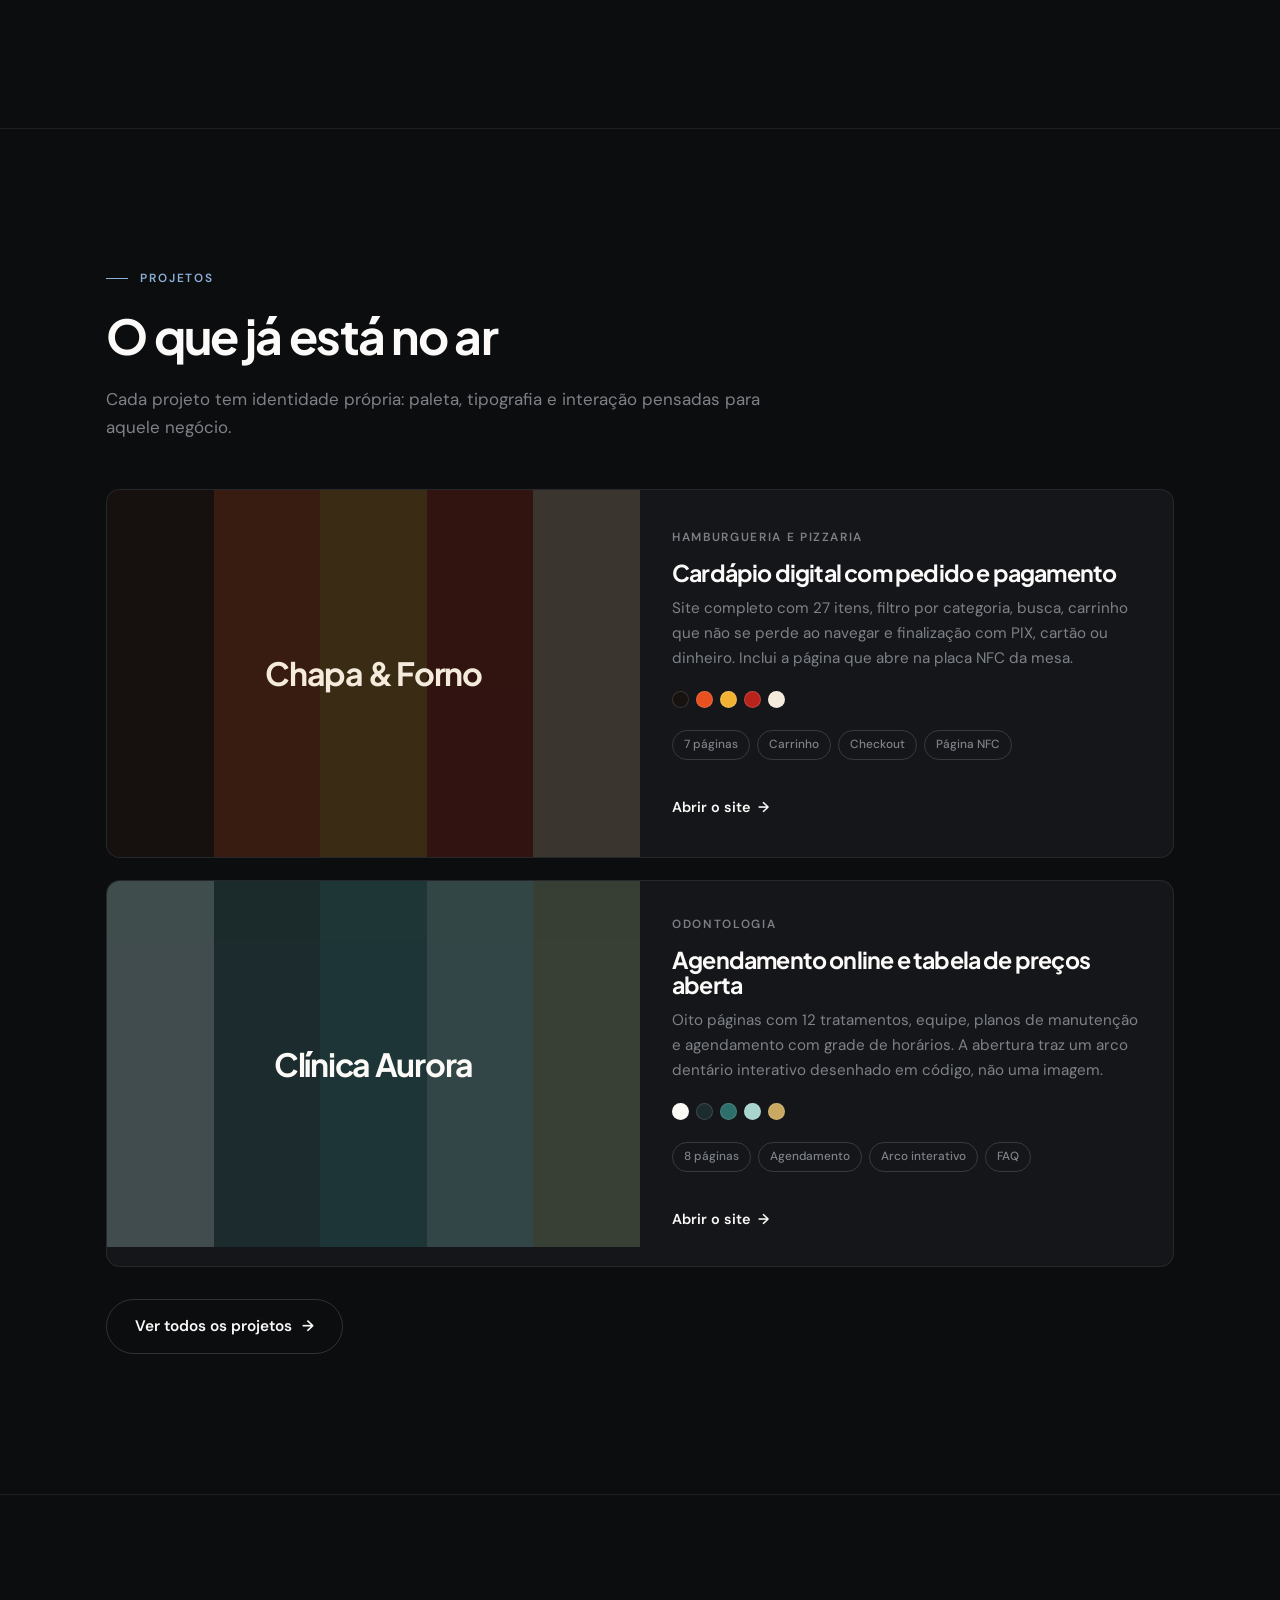
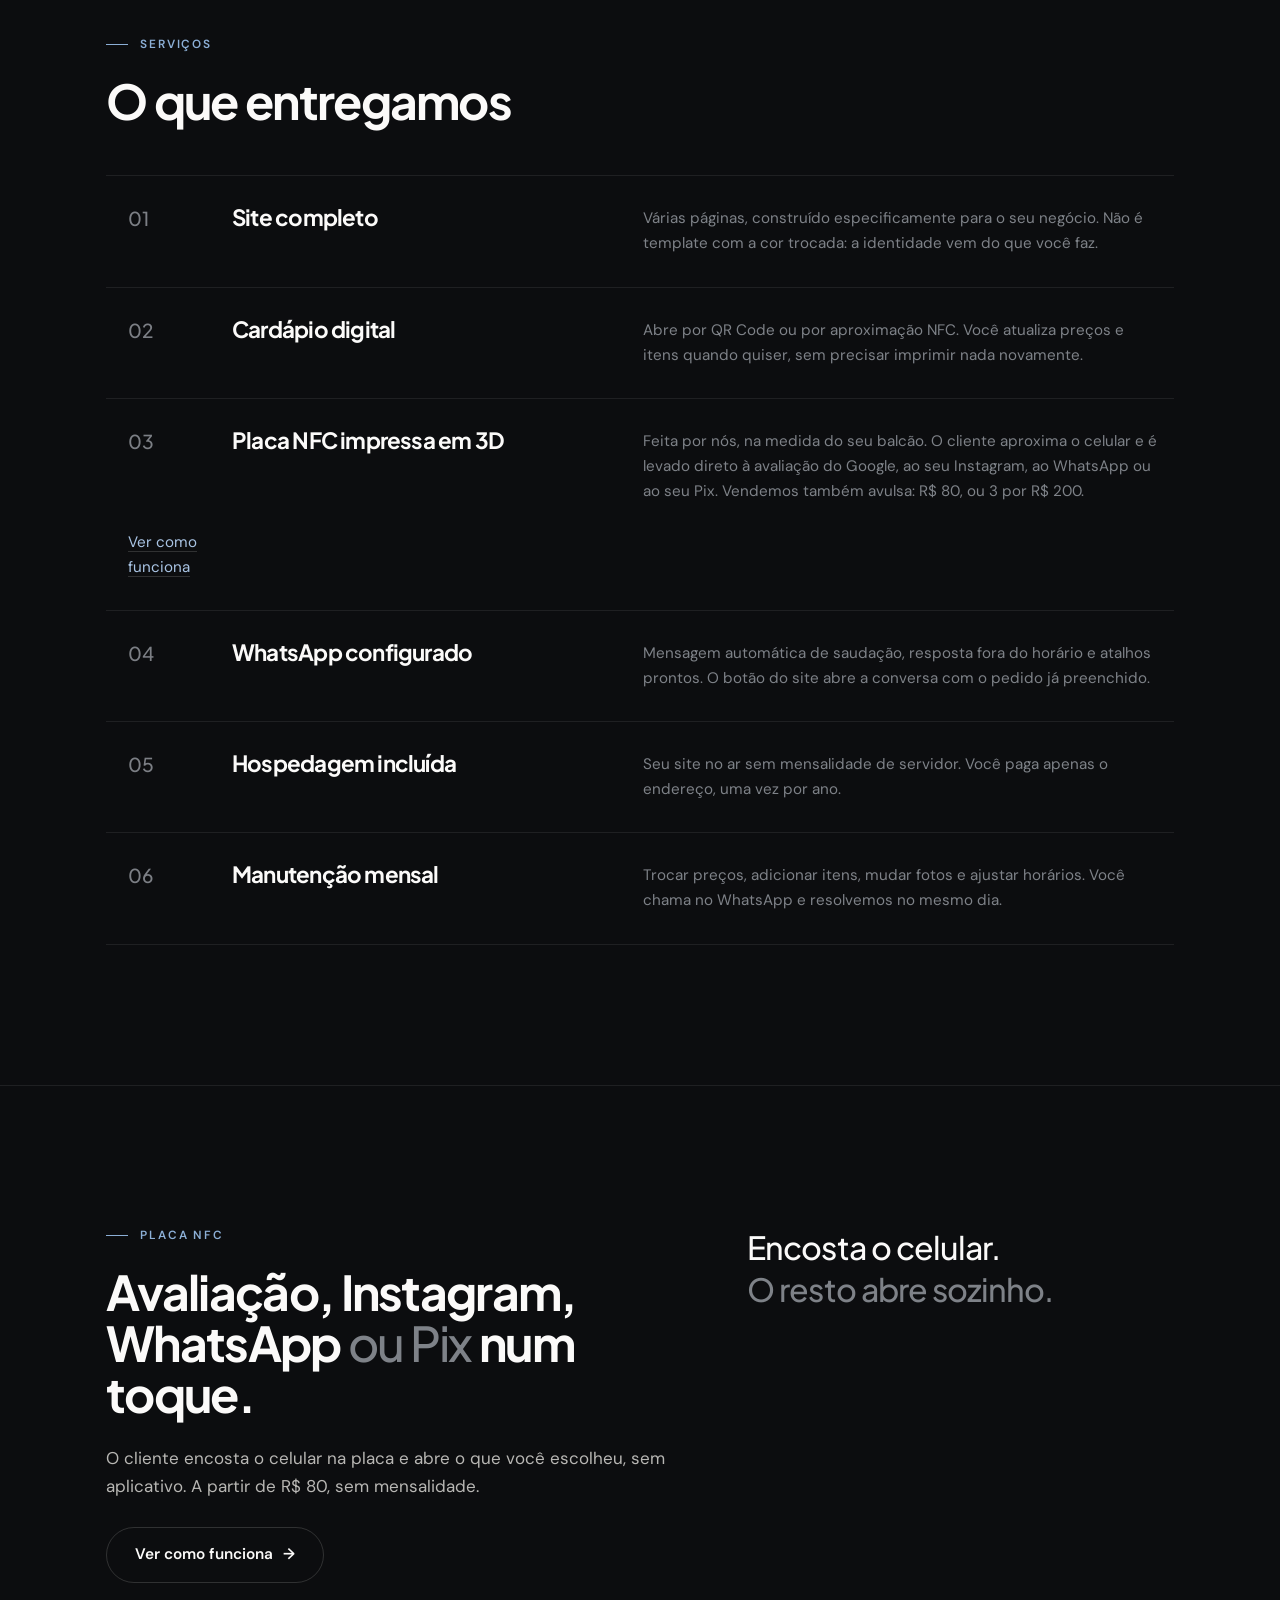
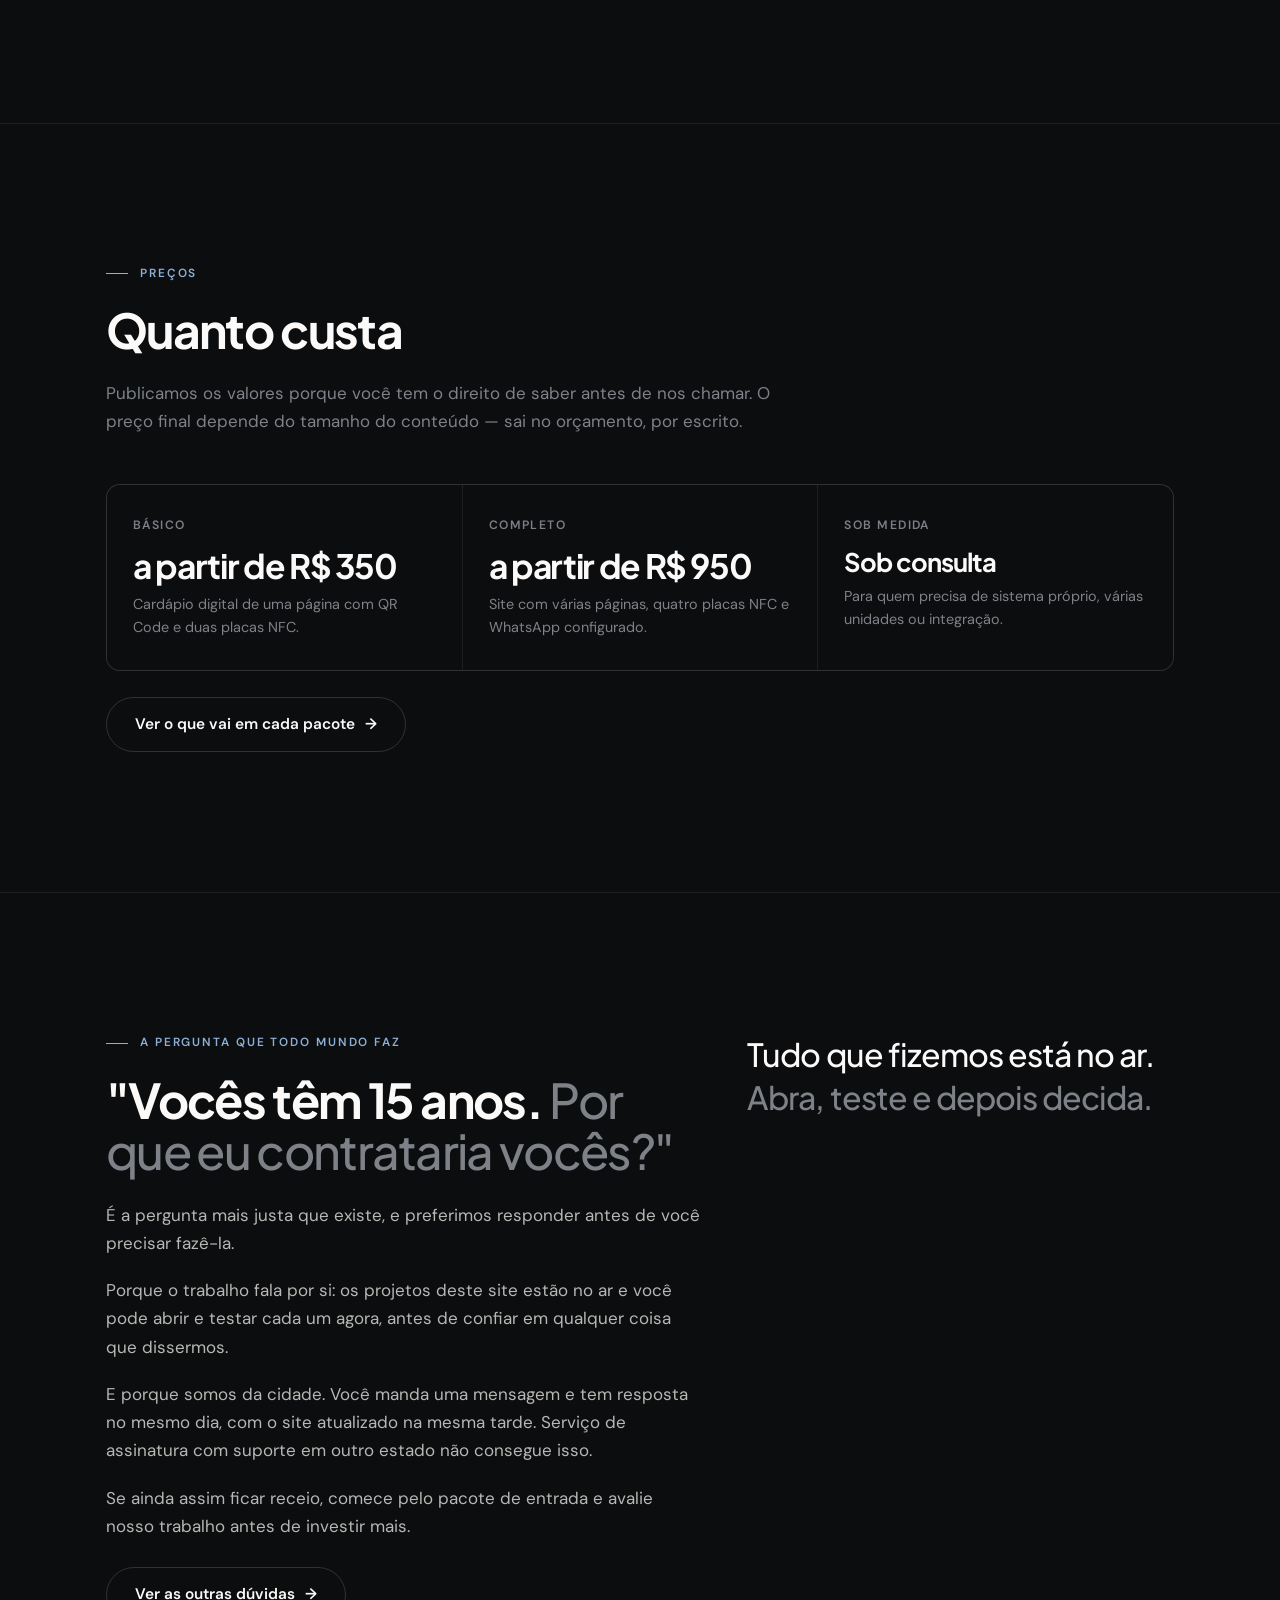
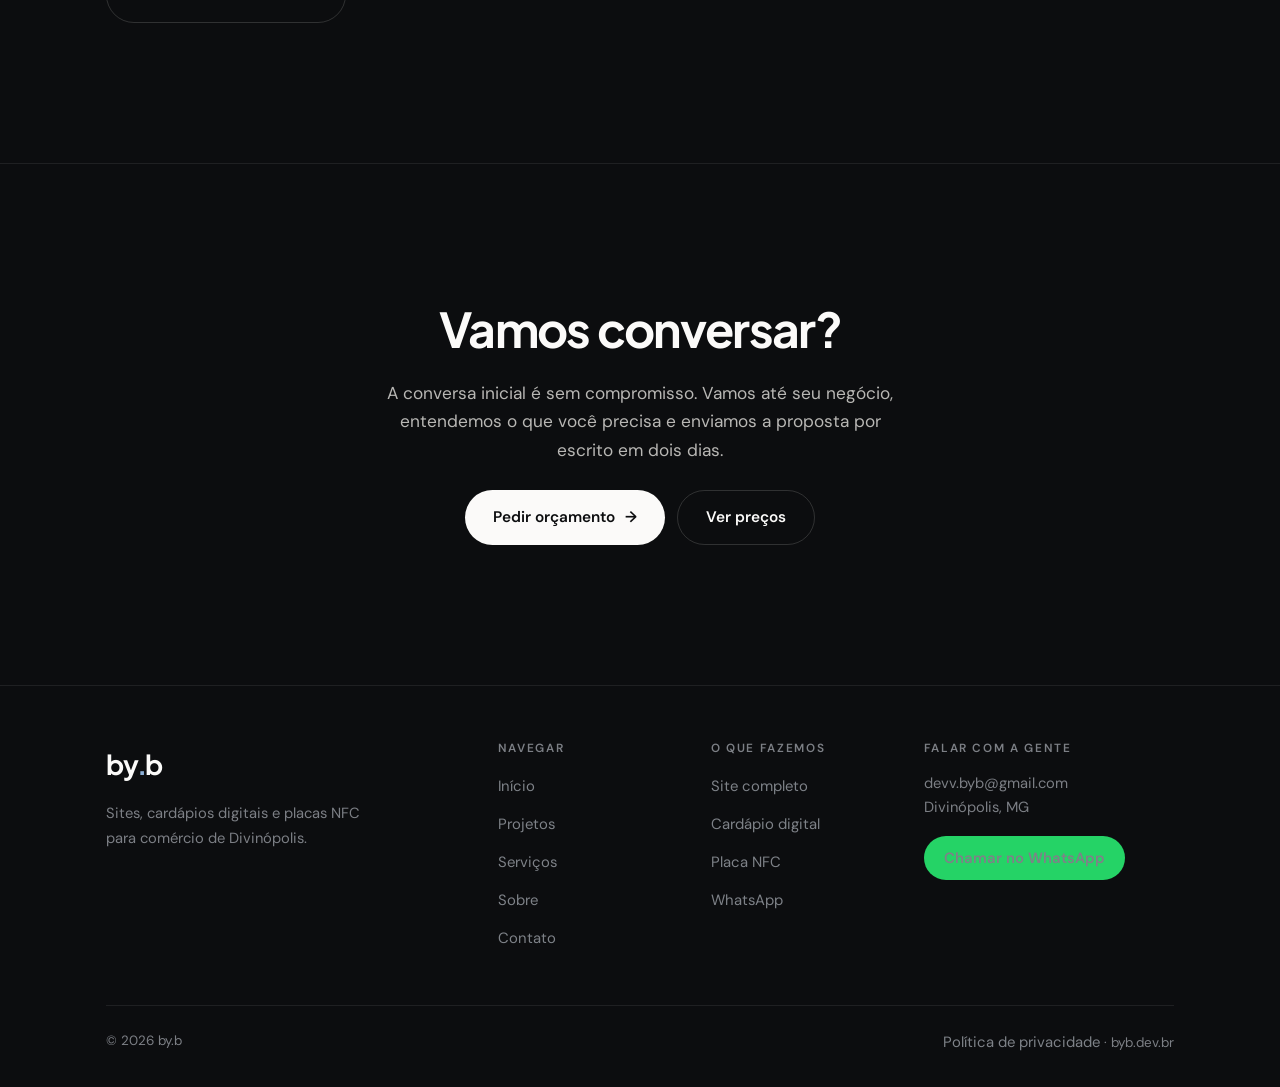
==== commit 345cc23b: "nfc page" ====
--- a/index.html
+++ b/index.html
@@ -167,6 +167,27 @@
 
 <section class="secao secao-linha">
   <div class="envolve">
+    <div class="grade-2">
+      <div class="revela">
+        <div class="rotulo">Placa NFC</div>
+        <h2>Avaliação, Instagram, WhatsApp <em>ou Pix</em> num toque.</h2>
+        <p>O cliente encosta o celular na placa e abre o que você escolheu, sem aplicativo.
+           A partir de R$ 80, sem mensalidade.</p>
+        <a class="btn btn-contorno" href="placas.html" style="margin-top:8px">
+          Ver como funciona <span class="seta">&rarr;</span></a>
+      </div>
+      <div class="revela revela-2">
+        <div class="destaque-cita">
+          Encosta o celular.<br>
+          <em>O resto abre sozinho.</em>
+        </div>
+      </div>
+    </div>
+  </div>
+</section>
+
+<section class="secao secao-linha">
+  <div class="envolve">
     <div class="cabeca revela">
       <div class="rotulo">Preços</div>
       <h2>Quanto custa</h2>
--- a/css/estilo.css
+++ b/css/estilo.css
@@ -11,8 +11,8 @@
 
   --giz:        #FBFAF9;
   --giz-2:      #B8B7B4;
-  --giz-3:      #9A9EA4;
-  --giz-4:      #868A91;
+  --giz-3:      #7E8288;
+  --giz-4:      #7C7F85;
 
   --azul:       #8CAFD6;
   --azul-2:     #A9C4E4;
@@ -881,27 +881,15 @@
 main:focus { outline: none; }
 .btn:focus-visible, .btn-menu:focus-visible { outline-offset: 3px; }
 
-/* ---------- Texto corrido (privacidade, placas) ---------- */
+/* ---------- Texto corrido (privacidade) ---------- */
 .prosa { max-width: 70ch; }
 .prosa h2 { font-size: clamp(1.3rem, 2.4vw, 1.7rem); margin: 44px 0 14px; }
-.prosa p, .prosa li { color: var(--giz-2); line-height: 1.7; }
 .prosa ul { padding-left: 20px; margin: 0 0 16px; }
 .prosa li { margin-bottom: 8px; }
 .prosa a { color: var(--azul-2); }
 .prosa .data { color: var(--giz-4); font-size: .9rem; }
 .aviso-form { font-size: .82rem; color: var(--giz-3); text-align: center; margin: 14px 0 0; line-height: 1.5; }
 .aviso-form a { color: var(--azul-2); }
-.passos { display: grid; grid-template-columns: repeat(3, 1fr); gap: 18px; margin: 28px 0 0; padding: 0; list-style: none; }
-.passos li { background: var(--fundo-2); border: 1px solid var(--linha); border-radius: var(--raio); padding: 26px 24px; }
-.passos strong { display: block; color: var(--giz); font-family: var(--fonte-display); font-size: 1.08rem; margin-bottom: 8px; }
-.passos span { color: var(--giz-3); font-size: .95rem; line-height: 1.6; }
-.usos { display: grid; grid-template-columns: repeat(3, 1fr); gap: 18px; margin-top: 28px; }
-.usos .painel { padding: 28px 26px; }
-.usos h3 { margin-bottom: 10px; }
-.usos p { color: var(--giz-3); font-size: .96rem; margin: 0; }
-.preco-placa { display: grid; grid-template-columns: repeat(2, 1fr); gap: 18px; margin-top: 28px; max-width: 760px; }
-.preco-placa .v { font-family: var(--fonte-display); font-weight: 800; font-size: 2.4rem; color: var(--giz); letter-spacing: -0.03em; }
-@media (max-width: 820px) { .passos, .usos, .preco-placa { grid-template-columns: 1fr; } }
-
-/* botao verde no rodape: mantem a cor propria */
-.rodape a.btn-zap, .rodape a.btn-zap:hover { color: #0A2E17; }
+div.preco-resumo { cursor: default; }
+div.preco-resumo::after { display: none; }
+div.preco-resumo:hover { background: var(--fundo); }
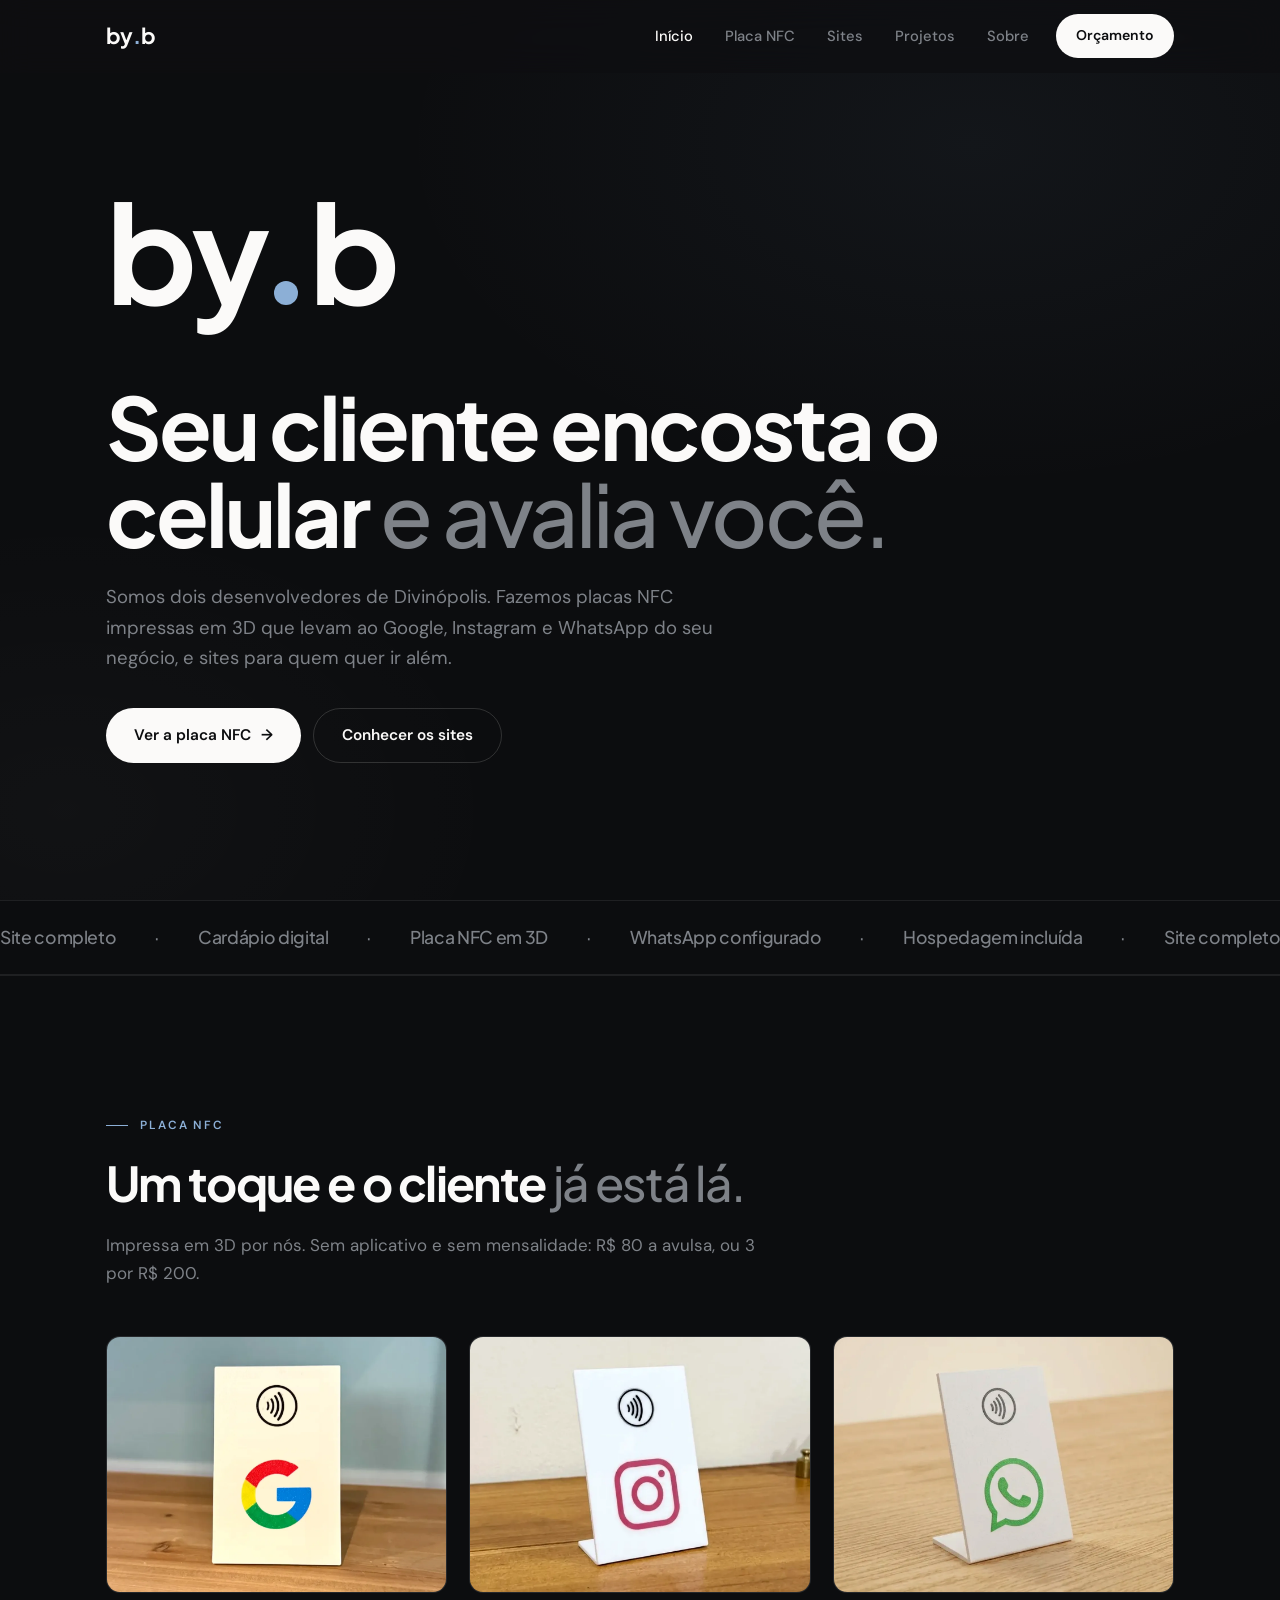
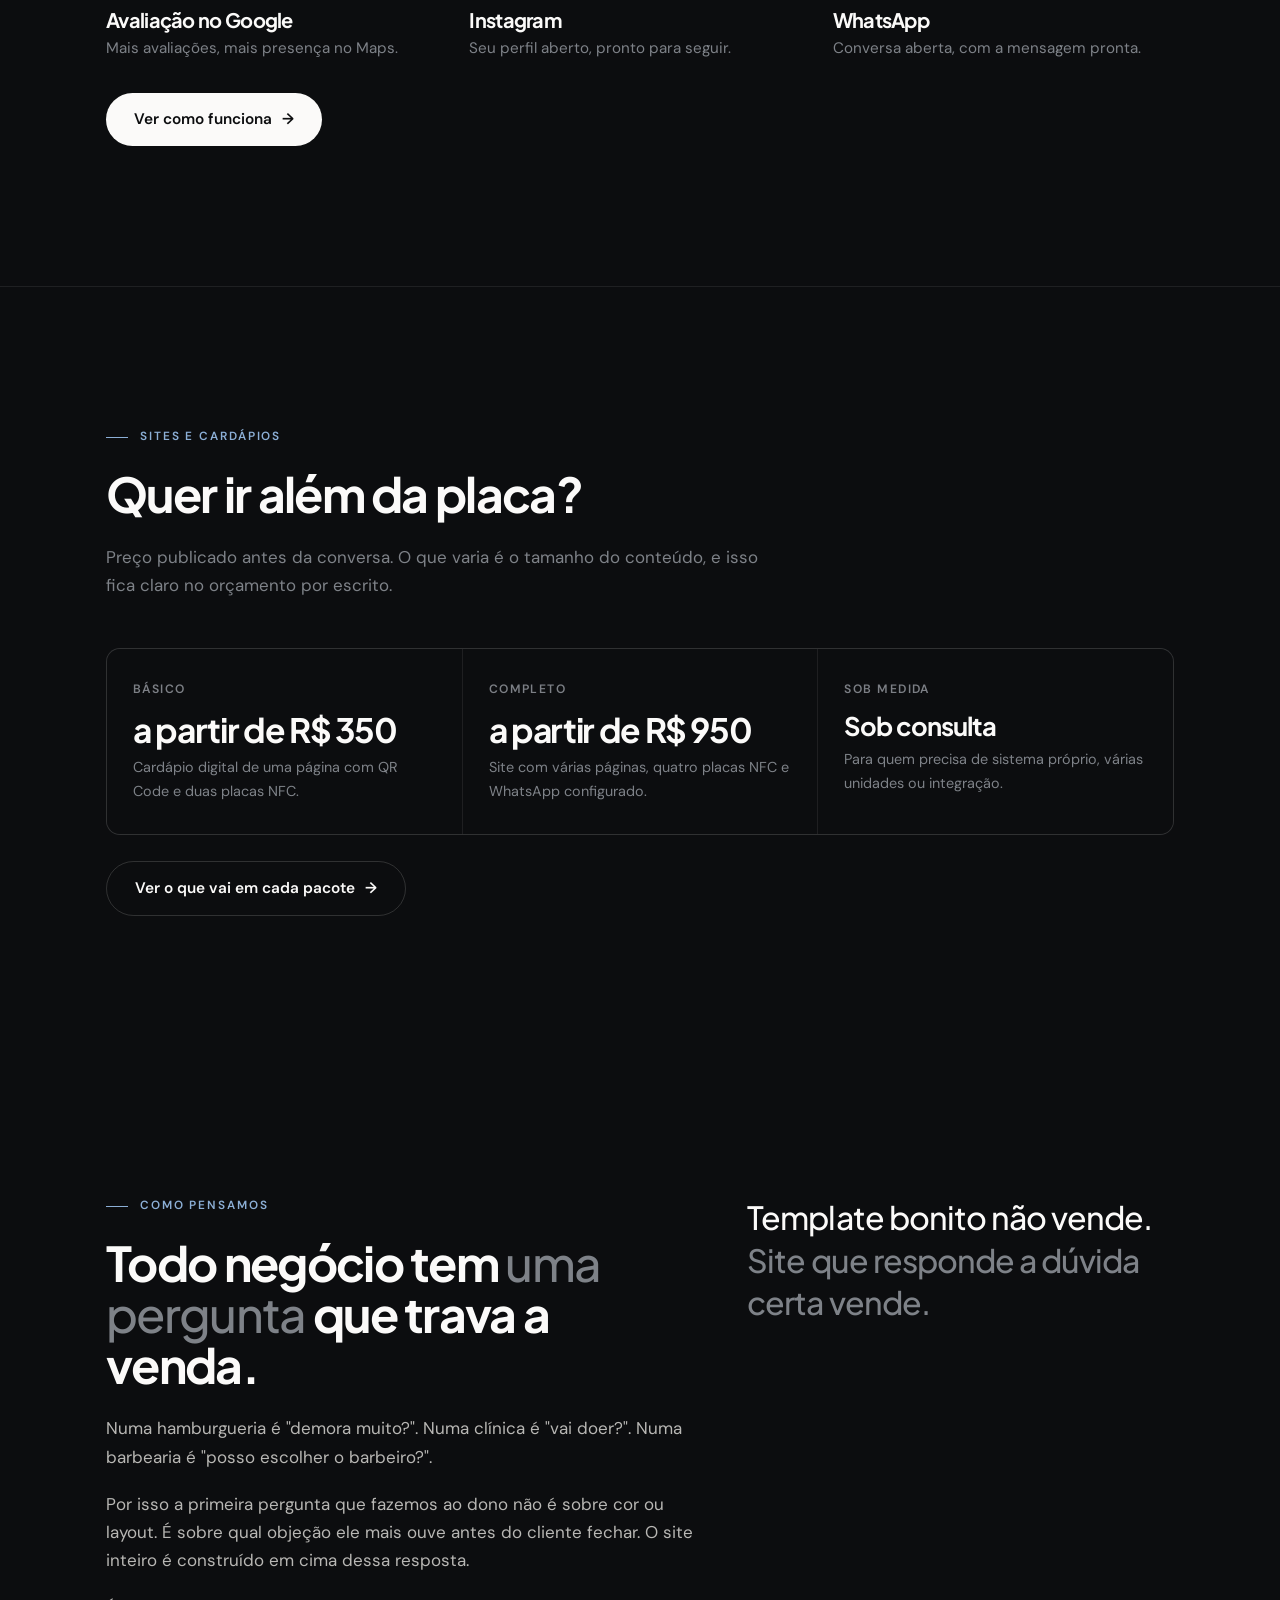
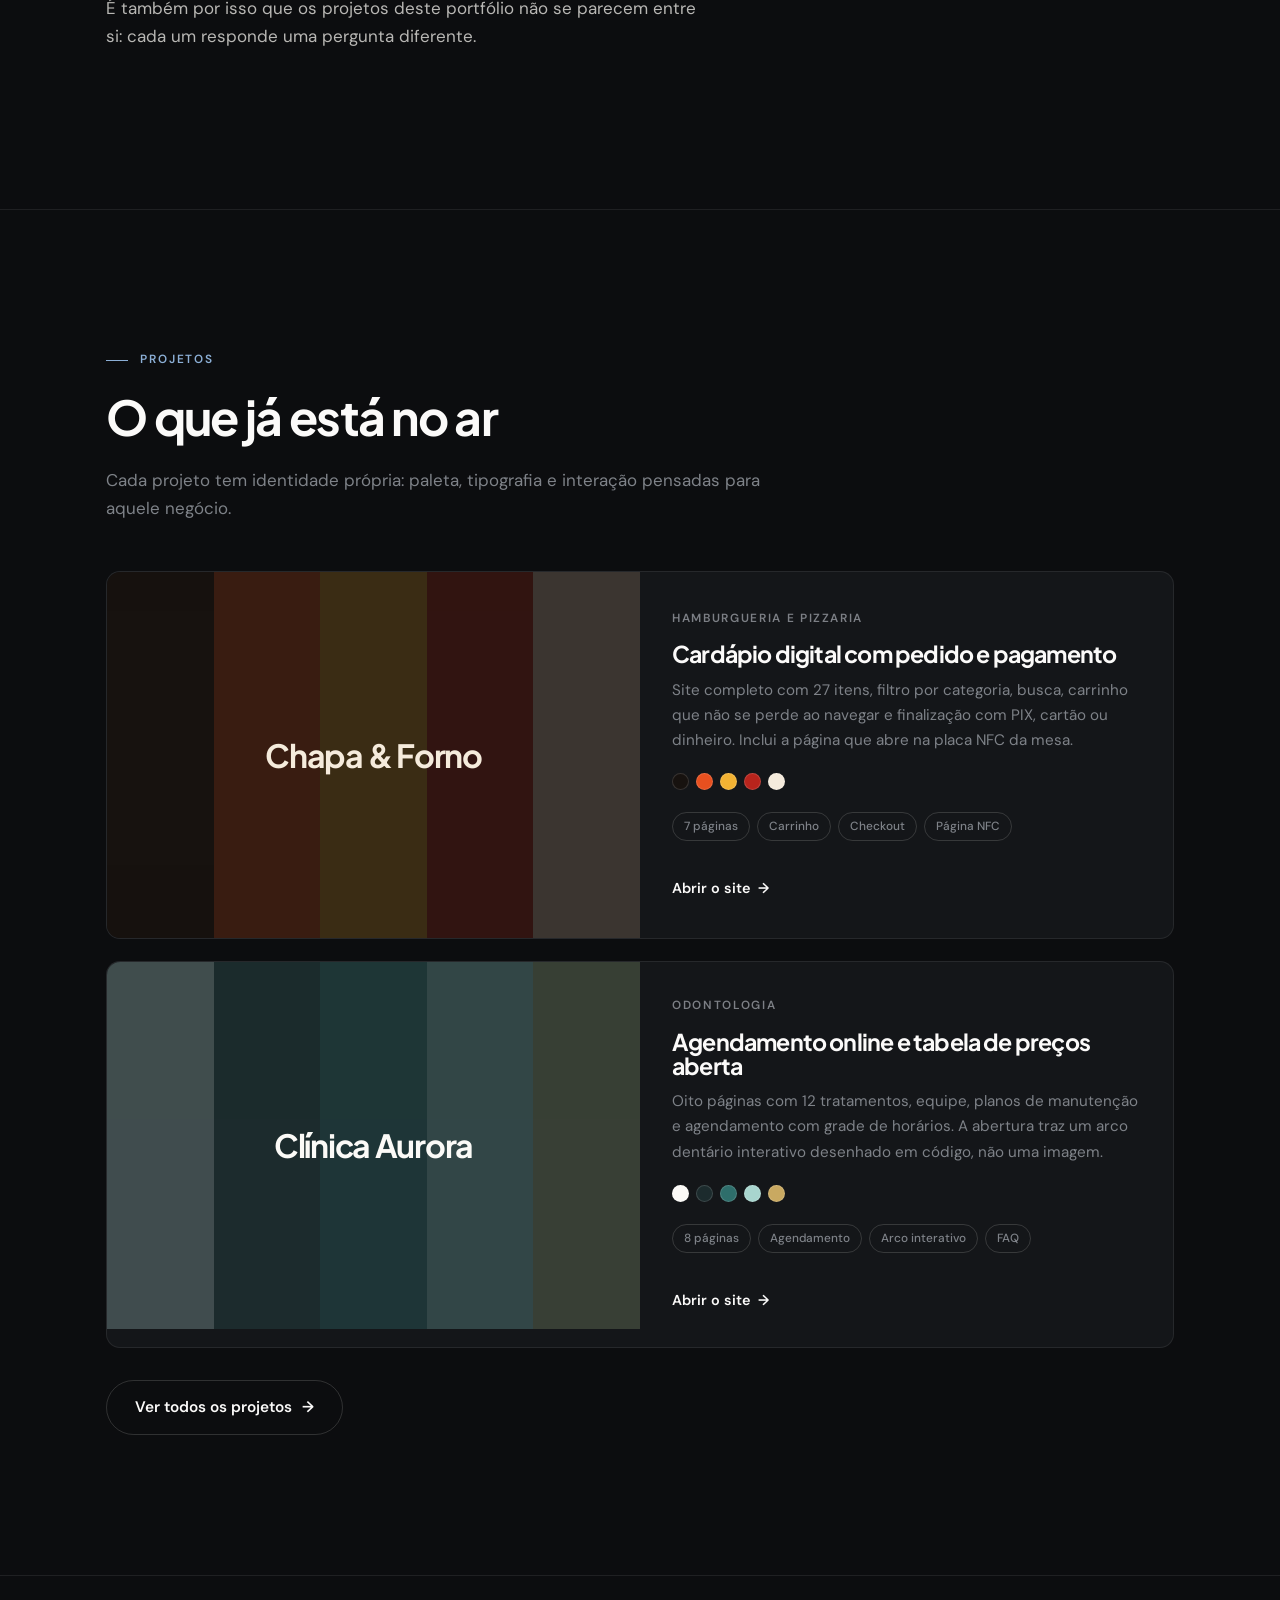
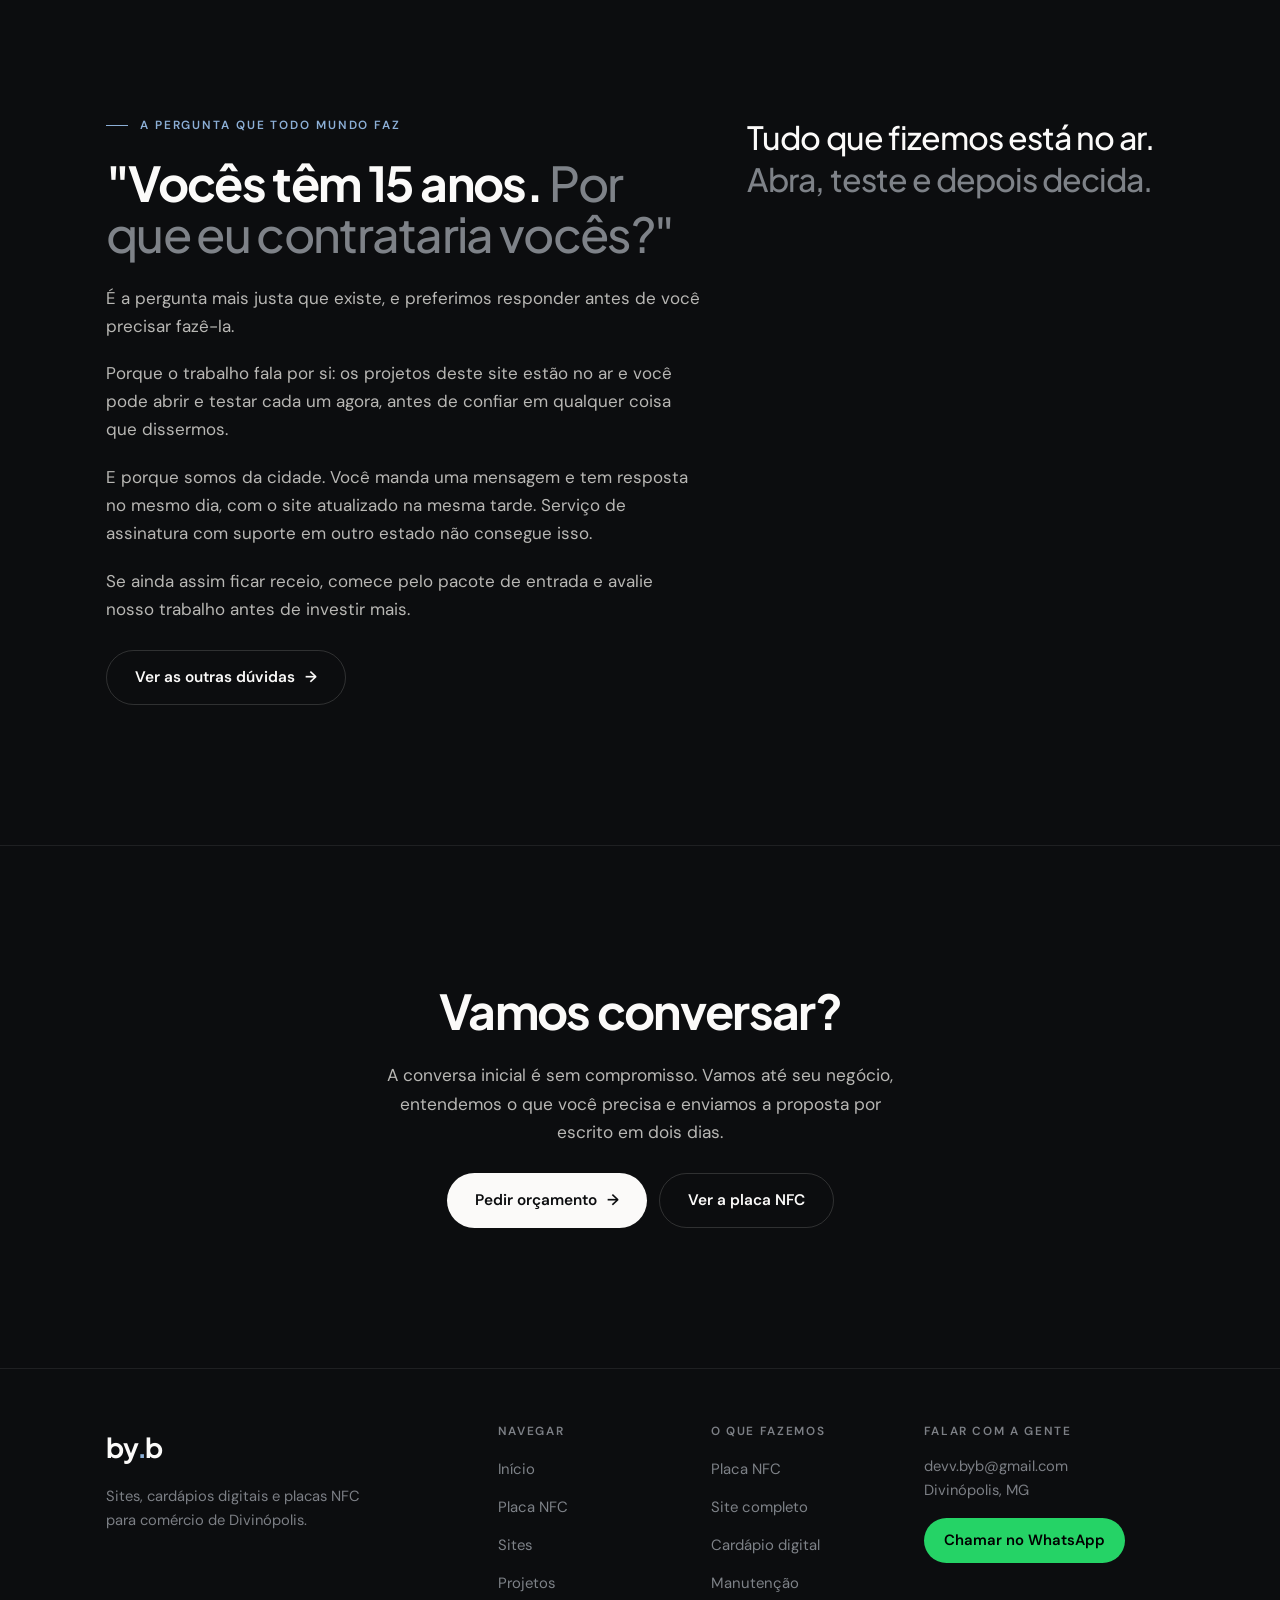
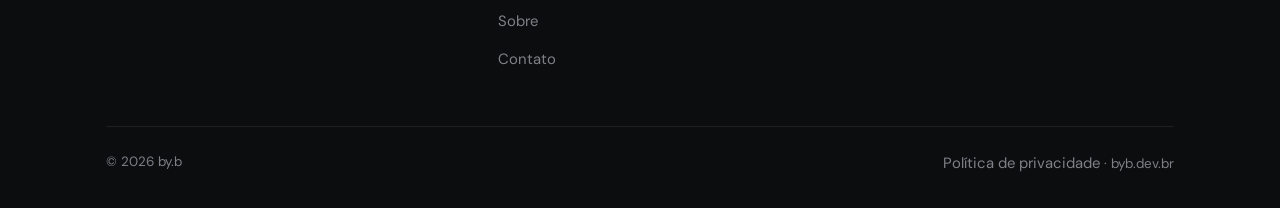
==== commit 259b8b5c: "Site reorganizado: placa NFC e sites" ====
--- a/index.html
+++ b/index.html
@@ -55,8 +55,9 @@
     <button class="btn-menu" aria-expanded="false" aria-controls="nav" aria-label="Abrir menu"><span></span><span></span><span></span></button>
     <nav class="nav" id="nav">
       <a href="index.html" aria-current="page">Início</a>
+      <a href="placas.html">Placa NFC</a>
+      <a href="sites.html">Sites</a>
       <a href="projetos.html">Projetos</a>
-      <a href="servicos.html">Serviços</a>
       <a href="sobre.html">Sobre</a>
       <a class="btn btn-claro btn-p" href="contato.html" style="margin-left:10px">Orçamento</a>
     </nav>
@@ -71,33 +72,15 @@
       <span class="letra l1">b</span><span class="letra l2">y</span><span class="bolinha"></span><span class="letra l3">b</span>
     </div>
 
-    <h1>Sites que respondem <em>a dúvida</em> do seu cliente.</h1>
-    <p class="heroi-sub">Somos dois desenvolvedores de Divinópolis. Criamos sites, cardápios digitais
-       e placas NFC para o comércio da cidade. Cada projeto é construído do zero,
-       sem template.</p>
+    <h1>Seu cliente encosta o celular <em>e avalia você.</em></h1>
+    <p class="heroi-sub">Somos dois desenvolvedores de Divinópolis. Fazemos placas NFC impressas
+       em 3D que levam ao Google, Instagram e WhatsApp do seu negócio, e sites para
+       quem quer ir além.</p>
     <div class="heroi-acoes">
-      <a class="btn btn-claro" href="projetos.html">Ver o que já fizemos <span class="seta">&rarr;</span></a>
-      <a class="btn btn-contorno" href="contato.html">Pedir orçamento</a>
-    </div>
-
-    <div class="numeros">
-      <div class="numero revela revela-1">
-        <div class="v"><span data-conta="4">4</span></div>
-        <div class="r">Projetos no portfólio</div>
-      </div>
-      <div class="numero revela revela-2">
-        <div class="v"><span data-conta="31">31</span></div>
-        <div class="r">Páginas construídas</div>
-      </div>
-      <div class="numero revela revela-3">
-        <div class="v">R$ <span data-conta="0">0</span></div>
-        <div class="r">De mensalidade obrigatória</div>
-      </div>
-      <div class="numero revela revela-4">
-        <div class="v"><span data-conta="24">24</span>h</div>
-        <div class="r">Para responder</div>
-      </div>
-    </div>
+      <a class="btn btn-claro" href="placas.html">Ver a placa NFC <span class="seta">&rarr;</span></a>
+      <a class="btn btn-contorno" href="sites.html">Conhecer os sites</a>
+    </div>
+
   </div>
 </section>
 
@@ -116,6 +99,45 @@
   </div>
 </div>
 
+<section class="secao secao-linha">
+  <div class="envolve">
+    <div class="cabeca revela">
+      <div class="rotulo">Placa NFC</div>
+      <h2>Um toque e o cliente <em>já está lá.</em></h2>
+      <p>Impressa em 3D por nós. Sem aplicativo e sem mensalidade: R$ 80 a avulsa, ou 3 por R$ 200.</p>
+    </div>
+    <div class="galeria tres">
+      <figure class="revela"><picture><source srcset="img/placa-google.webp" type="image/webp"><img src="img/placa-google.jpg" width="1200" height="900" alt="Placa NFC branca com o símbolo de aproximação em cima e o logo do Google embaixo, sobre uma mesa de madeira" loading="lazy" decoding="async"></picture><figcaption><h3>Avaliação no Google</h3><p>Mais avaliações, mais presença no Maps.</p></figcaption></figure>
+      <figure class="revela"><picture><source srcset="img/placa-instagram.webp" type="image/webp"><img src="img/placa-instagram.jpg" width="1200" height="900" alt="Placa NFC branca com o símbolo de aproximação em cima e o ícone do Instagram embaixo, sobre uma mesa de madeira" loading="lazy" decoding="async"></picture><figcaption><h3>Instagram</h3><p>Seu perfil aberto, pronto para seguir.</p></figcaption></figure>
+      <figure class="revela"><picture><source srcset="img/placa-whatsapp.webp" type="image/webp"><img src="img/placa-whatsapp.jpg" width="1200" height="900" alt="Placa NFC cinza-clara com o símbolo de aproximação em cima e o ícone do WhatsApp embaixo, sobre uma mesa de madeira" loading="lazy" decoding="async"></picture><figcaption><h3>WhatsApp</h3><p>Conversa aberta, com a mensagem pronta.</p></figcaption></figure>
+    </div>
+    <div style="margin-top:32px" class="revela">
+      <a class="btn btn-claro" href="placas.html">Ver como funciona <span class="seta">&rarr;</span></a>
+    </div>
+  </div>
+</section>
+
+<section class="secao secao-linha">
+  <div class="envolve">
+    <div class="cabeca revela">
+      <div class="rotulo">Sites e cardápios</div>
+      <h2>Quer ir além da placa?</h2>
+      <p>Preço publicado antes da conversa. O que varia é o tamanho do conteúdo, e isso fica claro no orçamento por escrito.</p>
+    </div>
+    <div class="faixa-precos revela">
+      <a class="preco-resumo" href="sites.html#precos"><div class="nome">Básico</div>
+        <div class="v">a partir de R$ 350</div><p>Cardápio digital de uma página com QR Code e duas placas NFC.</p></a>
+      <a class="preco-resumo" href="sites.html#precos"><div class="nome">Completo</div>
+        <div class="v">a partir de R$ 950</div><p>Site com várias páginas, quatro placas NFC e WhatsApp configurado.</p></a>
+      <a class="preco-resumo" href="sites.html#precos"><div class="nome">Sob medida</div>
+        <div class="v" style="font-size:1.6rem">Sob consulta</div><p>Para quem precisa de sistema próprio, várias unidades ou integração.</p></a>
+    </div>
+    <div style="margin-top:26px" class="revela">
+      <a class="btn btn-contorno" href="sites.html">Ver o que vai em cada pacote <span class="seta">&rarr;</span></a>
+    </div>
+  </div>
+</section>
+
 <section class="secao">
   <div class="envolve">
     <div class="grade-2">
@@ -151,68 +173,6 @@
     <div class="grade-projetos" id="projetos-home"></div>
     <div style="margin-top:32px" class="revela">
       <a class="btn btn-contorno" href="projetos.html">Ver todos os projetos <span class="seta">&rarr;</span></a>
-    </div>
-  </div>
-</section>
-
-<section class="secao secao-linha">
-  <div class="envolve">
-    <div class="cabeca revela">
-      <div class="rotulo">Serviços</div>
-      <h2>O que entregamos</h2>
-    </div>
-    <div class="lista-servicos" id="lista-servicos"></div>
-  </div>
-</section>
-
-<section class="secao secao-linha">
-  <div class="envolve">
-    <div class="grade-2">
-      <div class="revela">
-        <div class="rotulo">Placa NFC</div>
-        <h2>Avaliação, Instagram, WhatsApp <em>ou Pix</em> num toque.</h2>
-        <p>O cliente encosta o celular na placa e abre o que você escolheu, sem aplicativo.
-           A partir de R$ 80, sem mensalidade.</p>
-        <a class="btn btn-contorno" href="placas.html" style="margin-top:8px">
-          Ver como funciona <span class="seta">&rarr;</span></a>
-      </div>
-      <div class="revela revela-2">
-        <div class="destaque-cita">
-          Encosta o celular.<br>
-          <em>O resto abre sozinho.</em>
-        </div>
-      </div>
-    </div>
-  </div>
-</section>
-
-<section class="secao secao-linha">
-  <div class="envolve">
-    <div class="cabeca revela">
-      <div class="rotulo">Preços</div>
-      <h2>Quanto custa</h2>
-      <p>Publicamos os valores porque você tem o direito de saber antes de nos chamar.
-         O preço final depende do tamanho do conteúdo — sai no orçamento, por escrito.</p>
-    </div>
-    <div class="faixa-precos revela">
-      <a class="preco-resumo" href="servicos.html#precos">
-        <div class="nome">Básico</div>
-        <div class="v">a partir de R$ 350</div>
-        <p>Cardápio digital de uma página com QR Code e duas placas NFC.</p>
-      </a>
-      <a class="preco-resumo" href="servicos.html#precos">
-        <div class="nome">Completo</div>
-        <div class="v">a partir de R$ 950</div>
-        <p>Site com várias páginas, quatro placas NFC e WhatsApp configurado.</p>
-      </a>
-      <a class="preco-resumo" href="servicos.html#precos">
-        <div class="nome">Sob medida</div>
-        <div class="v" style="font-size:1.6rem">Sob consulta</div>
-        <p>Para quem precisa de sistema próprio, várias unidades ou integração.</p>
-      </a>
-    </div>
-    <div style="margin-top:26px" class="revela">
-      <a class="btn btn-contorno" href="servicos.html#precos">Ver o que vai em cada pacote <span class="seta">&rarr;</span></a>
     </div>
   </div>
 </section>
@@ -232,7 +192,7 @@
            estado não consegue isso.</p>
         <p>Se ainda assim ficar receio, comece pelo pacote de entrada e avalie nosso
            trabalho antes de investir mais.</p>
-        <a class="btn btn-contorno" href="servicos.html#duvidas" style="margin-top:8px">
+        <a class="btn btn-contorno" href="sites.html#duvidas" style="margin-top:8px">
           Ver as outras dúvidas <span class="seta">&rarr;</span></a>
       </div>
       <div class="revela revela-2">
@@ -253,7 +213,7 @@
       o que você precisa e enviamos a proposta por escrito em dois dias.</p>
     <div class="revela revela-2" style="display:flex;gap:12px;justify-content:center;flex-wrap:wrap;margin-top:26px">
       <a class="btn btn-claro" href="contato.html">Pedir orçamento <span class="seta">&rarr;</span></a>
-      <a class="btn btn-contorno" href="servicos.html">Ver preços</a>
+      <a class="btn btn-contorno" href="placas.html">Ver a placa NFC</a>
     </div>
   </div>
 </section>
@@ -270,8 +230,9 @@
         <h4>Navegar</h4>
         <ul>
           <li><a href="index.html">Início</a></li>
+          <li><a href="placas.html">Placa NFC</a></li>
+          <li><a href="sites.html">Sites</a></li>
           <li><a href="projetos.html">Projetos</a></li>
-          <li><a href="servicos.html">Serviços</a></li>
           <li><a href="sobre.html">Sobre</a></li>
           <li><a href="contato.html">Contato</a></li>
         </ul>
@@ -279,10 +240,10 @@
       <div>
         <h4>O que fazemos</h4>
         <ul>
-          <li><a href="servicos.html?s=01">Site completo</a></li>
-          <li><a href="servicos.html?s=02">Cardápio digital</a></li>
           <li><a href="placas.html">Placa NFC</a></li>
-          <li><a href="servicos.html?s=04">WhatsApp</a></li>
+          <li><a href="sites.html">Site completo</a></li>
+          <li><a href="sites.html#precos">Cardápio digital</a></li>
+          <li><a href="sites.html#manutencao">Manutenção</a></li>
         </ul>
       </div>
       <div>
--- a/css/estilo.css
+++ b/css/estilo.css
@@ -893,3 +893,28 @@
 div.preco-resumo { cursor: default; }
 div.preco-resumo::after { display: none; }
 div.preco-resumo:hover { background: var(--fundo); }
+
+/* ---------- Galeria das placas ---------- */
+.galeria { display: grid; grid-template-columns: repeat(2, 1fr); gap: 34px 22px; }
+.galeria.tres { grid-template-columns: repeat(3, 1fr); gap: 22px; }
+.galeria figure { margin: 0; }
+.galeria img {
+  display: block; width: 100%; height: auto;
+  border-radius: var(--raio); border: 1px solid var(--linha);
+  background: var(--fundo-2);
+}
+.galeria figcaption { padding-top: 16px; }
+.galeria h3 { margin: 0 0 6px; font-size: 1.25rem; }
+.galeria p { margin: 0; font-size: .95rem; color: var(--giz-3); }
+.selo {
+  display: inline-block; font-size: .7rem; font-weight: 600; letter-spacing: .12em;
+  text-transform: uppercase; color: var(--azul); border: 1px solid var(--azul-linha);
+  border-radius: 99px; padding: 3px 10px; margin-left: 10px; vertical-align: middle;
+}
+@media (max-width: 820px) {
+  .galeria, .galeria.tres { grid-template-columns: 1fr; }
+}
+
+/* botao verde do rodape: letra preta; branca ao passar o mouse */
+.rodape a.btn-zap { color: #000; }
+.rodape a.btn-zap:hover { color: #fff; }
